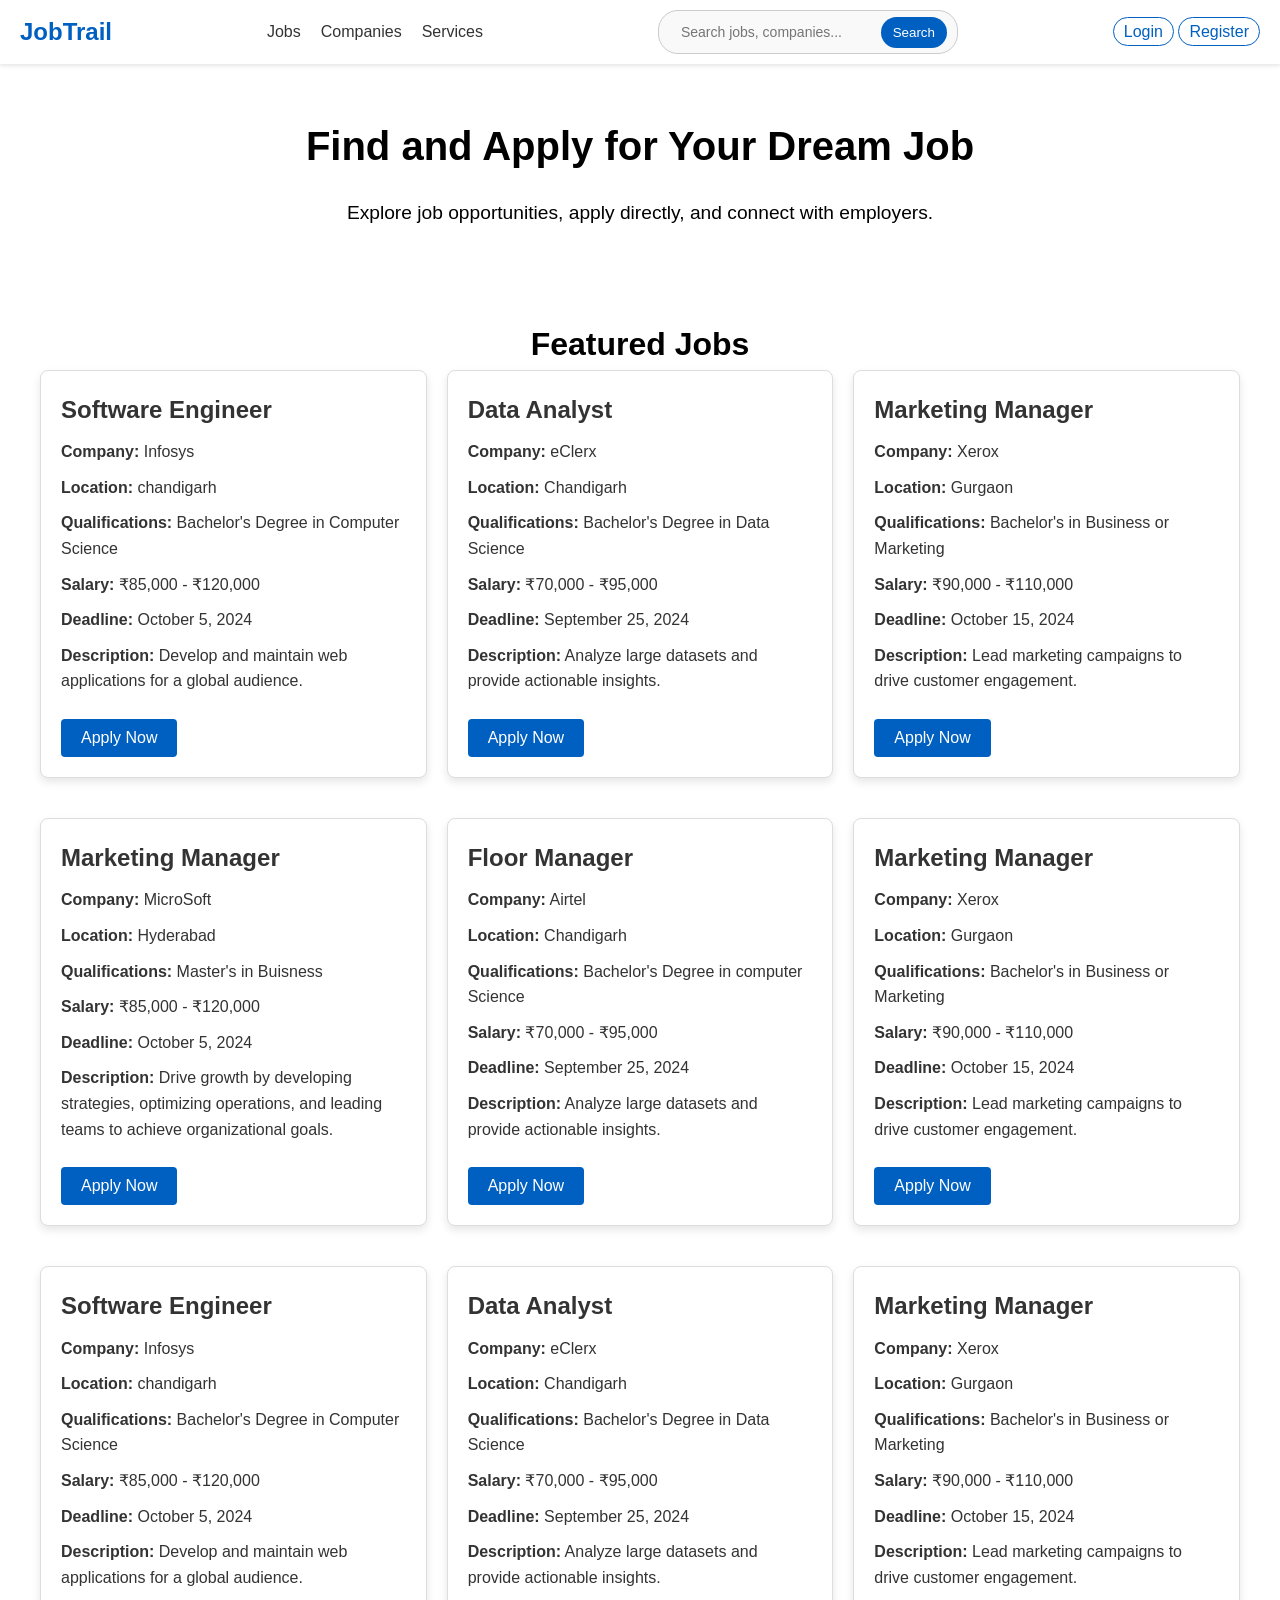
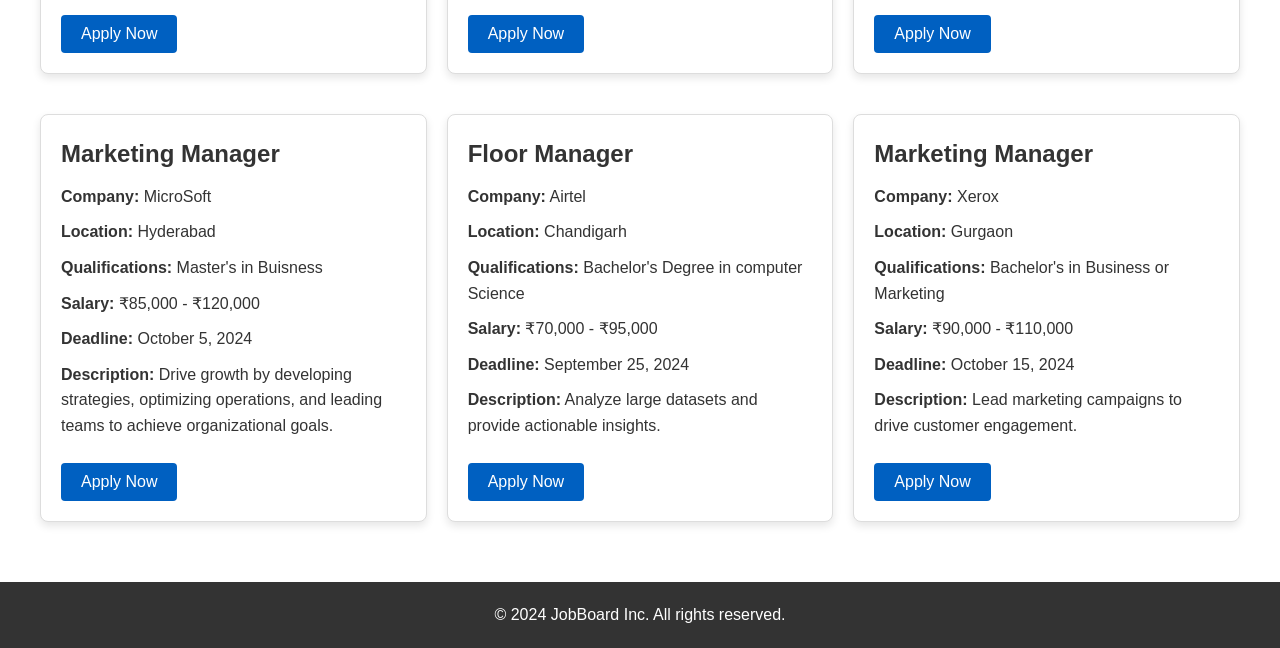
==== index.html @ 8cd21c49 "Update index.html" ====
<!DOCTYPE html>
<html lang="en">
<head>
    <meta charset="UTF-8">
    <meta name="viewport" content="width=device-width, initial-scale=1.0">
    <title> JobTrails</title>
    <link rel="stylesheet" href="https://cdnjs.cloudflare.com/ajax/libs/font-awesome/5.15.4/css/all.min.css">

    <style>
        * {
            margin: 0;
            padding: 0;
            box-sizing: border-box;
        }

        body {
            font-family: Arial, sans-serif;
            background-color: white;
            color: #333;
            line-height: 1.6;

        }

        .navbar {
            display: flex;
            justify-content: space-between;
            align-items: center;
            background-color: #ffffff;
            padding: 10px 20px;
            box-shadow: 0 2px 4px rgba(0, 0, 0, 0.1);
            position: sticky;
        }

        .navbar .logo {
            font-size: 24px;
            font-weight: bold;
            color: #0060C1;
        }

        .navbar .nav-links {
            display: flex;
            align-items: center;
            gap: 20px;
        }

        .navbar .nav-links a {
            color: #333;
            text-decoration: none;
            font-weight: 500;
            font-size: 16px;
        }

        .navbar .nav-links a:hover {
            text-decoration: underline;
        }

        .search-bar {
            display: flex;
            align-items: center;
            border: 1px solid #ccc;
            border-radius: 20px;
            padding: 5px 10px;
            background-color: #f9f9f9;
            flex: 1;
            max-width: 300px;
            margin-left: 20px;
        }

        .search-bar input {
            border: none;
            outline: none;
            padding: 8px 12px;
            border-radius: 20px;
            background-color: transparent;
            font-size: 14px;
            flex: 1;
        }

        .search-bar button {
            background-color: #0060C1;
            color: white;
            border: none;
            padding: 8px 12px;
            border-radius: 20px;
            cursor: pointer;
        }

        .auth-buttons a {
            text-decoration: none;
            color: #0060C1;
            font-weight: 500;
            padding: 5px 10px;
            border: 1px solid #0060C1;
            border-radius: 20px;
            transition: all 0.3s;
        }

        .auth-buttons a:hover {
            background-color: #0060C1;
            color: white;
        }

        .hero {
            background-image: url(https://i.pinimg.com/736x/99/dd/39/99dd39413c3f22708c07daa740ef7adf.jpg);
            color: black;
            padding: 50px 0;
            text-align: center;
            background-size: cover;
            background-position: center;
            background-repeat: no-repeat;
            background-color: white;
            background-size: 300px;
            background-position: left;
            
            
        }

        .hero h1 {
            margin-bottom: 20px;
            font-size: 2.5em;
        }

        .hero p {
            font-size: 1.2em;
        }

        .featured-jobs {
            padding: 40px 20px;
            text-align: center;
            background-color: white;
            background-image: url('https://images.unsplash.com/photo-1604856420566-576ba98b53cd?q=80&w=3270&auto=format&fit=crop&ixlib=rb-4.0.3&ixid=M3wxMjA3fDB8MHxwaG90by1wYWdlfHx8fGVufDB8fHx8fA%3D%3D');
            background-repeat: no-repeat;
            background-attachment: fixed;
            background-size: cover;
            background-position: center;

        }

        .featured-jobs h2 {
            font-size: 2em;
            margin-bottom: 0px;
            margin-top: 0px;
            color: black;
        }

        .job-grid {
            display: grid;
            grid-template-columns: repeat(auto-fit, minmax(300px, 1fr));
            gap: 20px;
            max-width: 1200px;
            margin: 0 auto;
        }

        .job-card {
            background-color: white;
            border: 1px solid #ddd;
            border-radius: 8px;
            padding: 20px;
            text-align: left;
            box-shadow: 0 4px 8px rgba(0, 0, 0, 0.1);
            transition: transform 0.2s ease;
            margin-bottom: 20px;
        }

        .job-card:hover {
            transform: scale(1.05);
        }

        .job-card h3 {
            font-size: 1.5em;
            margin-bottom: 10px;
        }

        .job-card p {
            margin: 10px 0;
            font-size: 1em;
        }

        .job-card button {
            background-color: #0060C1;
            color: white;
            border: none;
            padding: 10px 20px;
            cursor: pointer;
            border-radius: 4px;
            font-size: 1em;
            margin-top: 15px;
        }

        .job-card button:hover {
            background-color: #033464;
        }

        footer {
            background-color: #333;
            color: white;
            text-align: center;
            padding: 20px 0;
        }

        footer p {
            font-size: 1em;
            margin-top: 0px;
        }

        @media (max-width: 1024px) {
            .navbar {
                flex-direction: column;
                gap: 10px;
                padding: 20px;
            }

            .search-bar {
                width: 100%;
            }

            .hero h1 {
                font-size: 2.2em;
            }

            .hero p {
                font-size: 1.1em;
            }

            .job-grid {
                grid-template-columns: 1fr 1fr;
            }
        }

        @media (max-width: 768px) {
            .navbar {
                flex-direction: column;
                gap: 15px;
            }

            .hero h1 {
                font-size: 2em;
            }

            .hero p {
                font-size: 1em;
            }

            .job-grid {
                grid-template-columns: 1fr;
            }

            .job-card {
                padding: 15px;
            }

            .job-card h3 {
                font-size: 1.3em;
            }

            .job-card p {
                font-size: 0.9em;
            }

            .job-card button {
                font-size: 0.9em;
            }

            footer p {
                font-size: 0.9em;
            }
        }

        @media (max-width: 480px) {
            .navbar {
                flex-direction: column;
                padding: 10px;
            }

            .hero h1 {
                font-size: 1.8em;
            }

            .hero p {
                font-size: 0.9em;
            }

            .job-card h3 {
                font-size: 1.1em;
            }

            .job-card p {
                font-size: 0.85em;
            }

            .job-card button {
                font-size: 0.85em;
            }

            footer p {
                font-size: 0.8em;
            }
        }

    </style>
</head>
<body>

    <div class="navbar">
        <div class="logo">JobTrail</div>
        <div class="nav-links">
            <a href="#">Jobs</a>
            <a href="companies.html">Companies</a>
            <a href="#">Services</a>
        </div>
        <div class="search-bar">
            <input type="text" placeholder="Search jobs, companies...">
            <button>Search</button>
        </div>
        <div class="auth-buttons">
            <a href="login.html">Login</a>
            <a href="login.html">Register</a>
        </div>
    </div>

    <section class="hero">
        <h1>Find and Apply for Your Dream Job</h1>
        <p>Explore job opportunities, apply directly, and connect with employers.</p>
    </section>

    <section class="featured-jobs">
        <h2>Featured Jobs</h2>
        <div class="job-grid">
            <div class="job-card">
                <h3>Software Engineer</h3>
                <p><strong>Company:</strong> Infosys</p>
                <p><strong>Location:</strong> chandigarh</p>
                <p><strong>Qualifications:</strong> Bachelor's Degree in Computer Science</p>
                <p><strong>Salary:</strong> ₹85,000 - ₹120,000</p>
                <p><strong>Deadline:</strong> October 5, 2024</p>
                <p><strong>Description:</strong> Develop and maintain web applications for a global audience.</p>
                <button onclick="window.location.href='login.html';">Apply Now</button>
            </div>
            <div class="job-card">
                <h3>Data Analyst</h3>
                <p><strong>Company:</strong> eClerx</p>
                <p><strong>Location:</strong> Chandigarh</p>
                <p><strong>Qualifications:</strong> Bachelor's Degree in Data Science</p>
                <p><strong>Salary:</strong> ₹70,000 - ₹95,000</p>
                <p><strong>Deadline:</strong> September 25, 2024</p>
                <p><strong>Description:</strong> Analyze large datasets and provide actionable insights.</p>
                <button onclick="window.location.href='login.html';">Apply Now</button>
            </div>
            <div class="job-card">
                <h3>Marketing Manager</h3>
                <p><strong>Company:</strong> Xerox</p>
                <p><strong>Location:</strong> Gurgaon</p>
                <p><strong>Qualifications:</strong> Bachelor's in Business or Marketing</p>
                <p><strong>Salary:</strong> ₹90,000 - ₹110,000</p>
                <p><strong>Deadline:</strong> October 15, 2024</p>
                <p><strong>Description:</strong> Lead marketing campaigns to drive customer engagement.</p>
                <button onclick="window.location.href='login.html';">Apply Now</button>
            </div>
            <div class="job-card">
                <h3>Marketing Manager</h3>
                <p><strong>Company:</strong> MicroSoft</p>
                <p><strong>Location:</strong> Hyderabad</p>
                <p><strong>Qualifications:</strong> Master's in Buisness</p>
                <p><strong>Salary:</strong> ₹85,000 - ₹120,000</p>
                <p><strong>Deadline:</strong> October 5, 2024</p>
                <p><strong>Description:</strong> Drive growth by developing strategies, optimizing operations, and leading teams to achieve organizational goals.</p>
                <button onclick="window.location.href='login.html';">Apply Now</button>
            </div>
            <div class="job-card">
                <h3>Floor Manager</h3>
                <p><strong>Company:</strong> Airtel</p>
                <p><strong>Location:</strong> Chandigarh</p>
                <p><strong>Qualifications:</strong> Bachelor's Degree in computer Science</p>
                <p><strong>Salary:</strong> ₹70,000 - ₹95,000</p>
                <p><strong>Deadline:</strong> September 25, 2024</p>
                <p><strong>Description:</strong> Analyze large datasets and provide actionable insights.</p>
                <button onclick="window.location.href='login.html';">Apply Now</button>
            </div>
            <div class="job-card">
                <h3>Marketing Manager</h3>
                <p><strong>Company:</strong> Xerox</p>
                <p><strong>Location:</strong> Gurgaon</p>
                <p><strong>Qualifications:</strong> Bachelor's in Business or Marketing</p>
                <p><strong>Salary:</strong> ₹90,000 - ₹110,000</p>
                <p><strong>Deadline:</strong> October 15, 2024</p>
                <p><strong>Description:</strong> Lead marketing campaigns to drive customer engagement.</p>
                <button onclick="window.location.href='login.html';">Apply Now</button>
            </div>
            <div class="job-card">
                <h3>Software Engineer</h3>
                <p><strong>Company:</strong> Infosys</p>
                <p><strong>Location:</strong> chandigarh</p>
                <p><strong>Qualifications:</strong> Bachelor's Degree in Computer Science</p>
                <p><strong>Salary:</strong> ₹85,000 - ₹120,000</p>
                <p><strong>Deadline:</strong> October 5, 2024</p>
                <p><strong>Description:</strong> Develop and maintain web applications for a global audience.</p>
                <button onclick="window.location.href='login.html';">Apply Now</button>
            </div>
            <div class="job-card">
                <h3>Data Analyst</h3>
                <p><strong>Company:</strong> eClerx</p>
                <p><strong>Location:</strong> Chandigarh</p>
                <p><strong>Qualifications:</strong> Bachelor's Degree in Data Science</p>
                <p><strong>Salary:</strong> ₹70,000 - ₹95,000</p>
                <p><strong>Deadline:</strong> September 25, 2024</p>
                <p><strong>Description:</strong> Analyze large datasets and provide actionable insights.</p>
                <button onclick="window.location.href='login.html';">Apply Now</button>
            </div>
            <div class="job-card">
                <h3>Marketing Manager</h3>
                <p><strong>Company:</strong> Xerox</p>
                <p><strong>Location:</strong> Gurgaon</p>
                <p><strong>Qualifications:</strong> Bachelor's in Business or Marketing</p>
                <p><strong>Salary:</strong> ₹90,000 - ₹110,000</p>
                <p><strong>Deadline:</strong> October 15, 2024</p>
                <p><strong>Description:</strong> Lead marketing campaigns to drive customer engagement.</p>
                <button onclick="window.location.href='login.html';">Apply Now</button>
            </div>
            <div class="job-card">
                <h3>Marketing Manager</h3>
                <p><strong>Company:</strong> MicroSoft</p>
                <p><strong>Location:</strong> Hyderabad</p>
                <p><strong>Qualifications:</strong> Master's in Buisness</p>
                <p><strong>Salary:</strong> ₹85,000 - ₹120,000</p>
                <p><strong>Deadline:</strong> October 5, 2024</p>
                <p><strong>Description:</strong> Drive growth by developing strategies, optimizing operations, and leading teams to achieve organizational goals.</p>
                <button onclick="window.location.href='login.html';">Apply Now</button>
            </div>
            <div class="job-card">
                <h3>Floor Manager</h3>
                <p><strong>Company:</strong> Airtel</p>
                <p><strong>Location:</strong> Chandigarh</p>
                <p><strong>Qualifications:</strong> Bachelor's Degree in computer Science</p>
                <p><strong>Salary:</strong> ₹70,000 - ₹95,000</p>
                <p><strong>Deadline:</strong> September 25, 2024</p>
                <p><strong>Description:</strong> Analyze large datasets and provide actionable insights.</p>
                <button onclick="window.location.href='login.html';">Apply Now</button>
            </div>
            <div class="job-card">
                <h3>Marketing Manager</h3>
                <p><strong>Company:</strong> Xerox</p>
                <p><strong>Location:</strong> Gurgaon</p>
                <p><strong>Qualifications:</strong> Bachelor's in Business or Marketing</p>
                <p><strong>Salary:</strong> ₹90,000 - ₹110,000</p>
                <p><strong>Deadline:</strong> October 15, 2024</p>
                <p><strong>Description:</strong> Lead marketing campaigns to drive customer engagement.</p>
                <button onclick="window.location.href='login.html';">Apply Now</button>
            </div>
    </section>

    

    <footer>
        
        <p>&copy; 2024 JobBoard Inc. All rights reserved.</p>
    </footer>

</body>
</html>
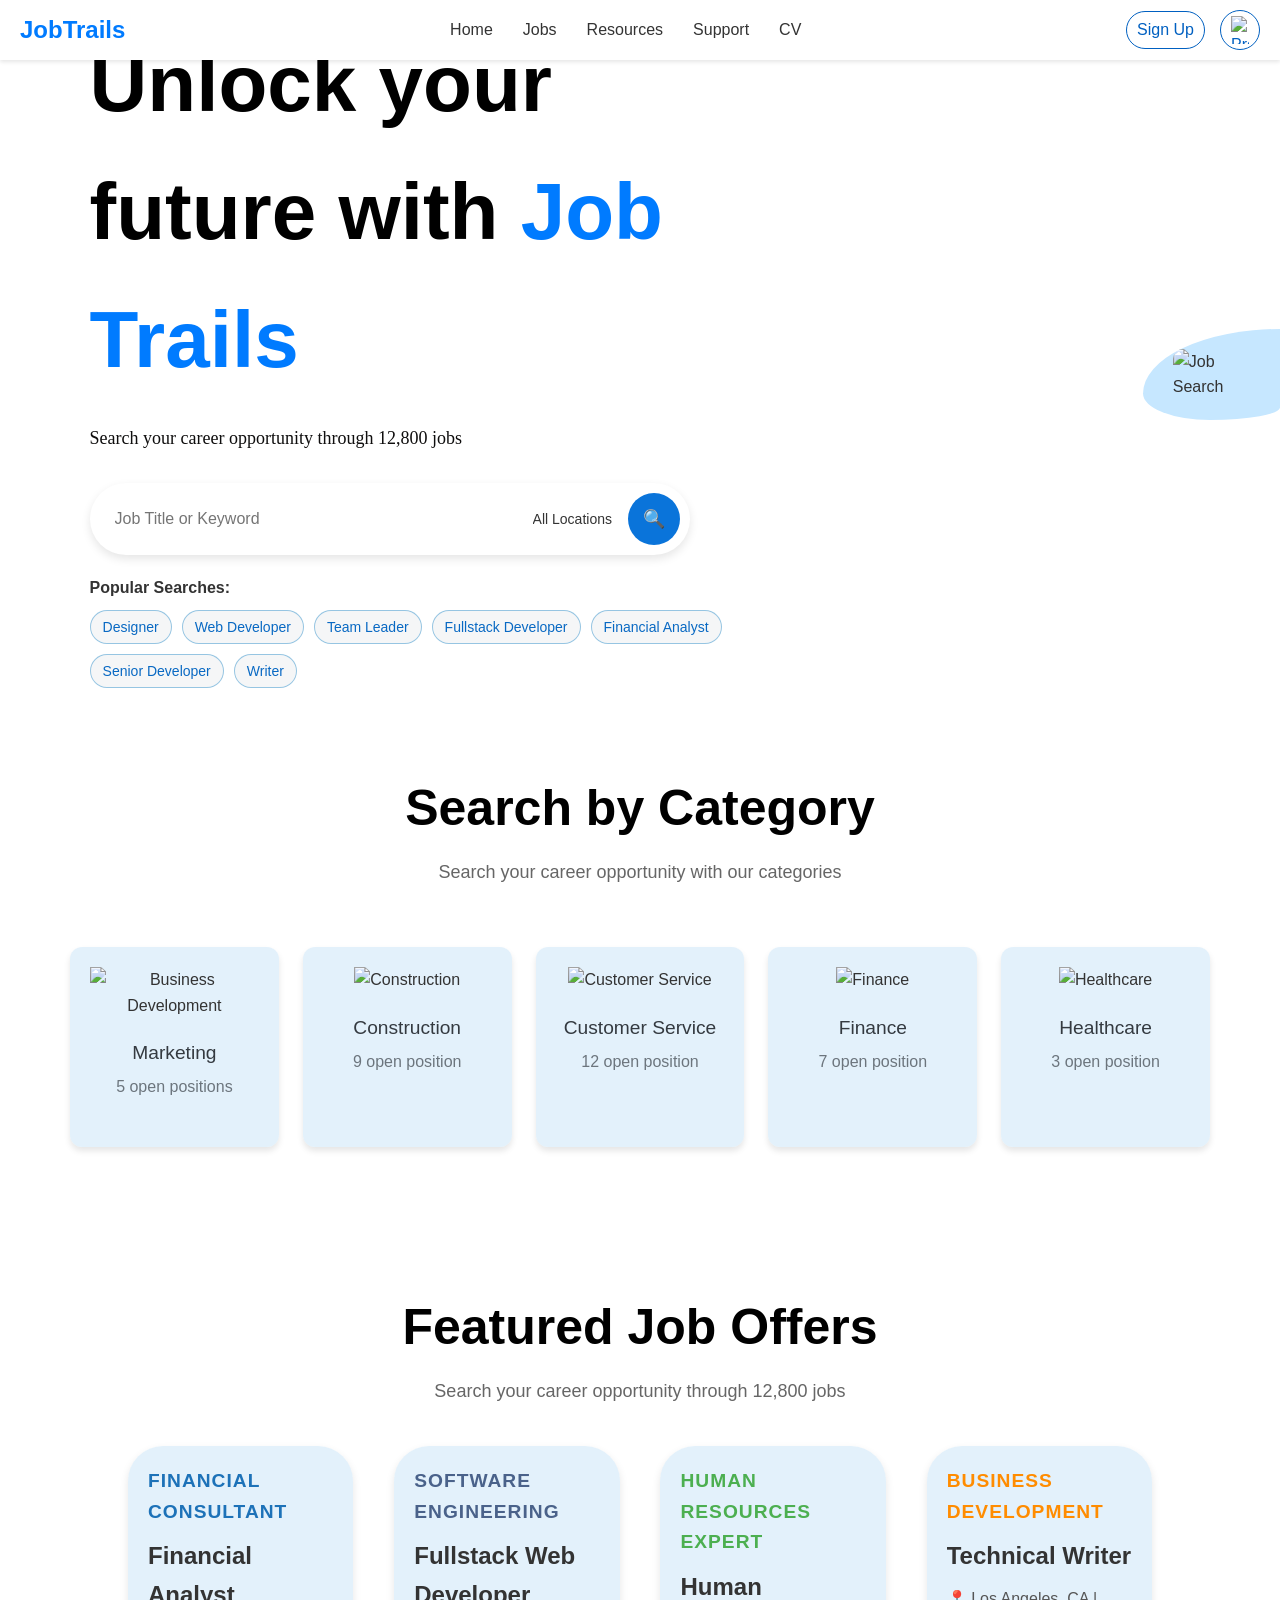
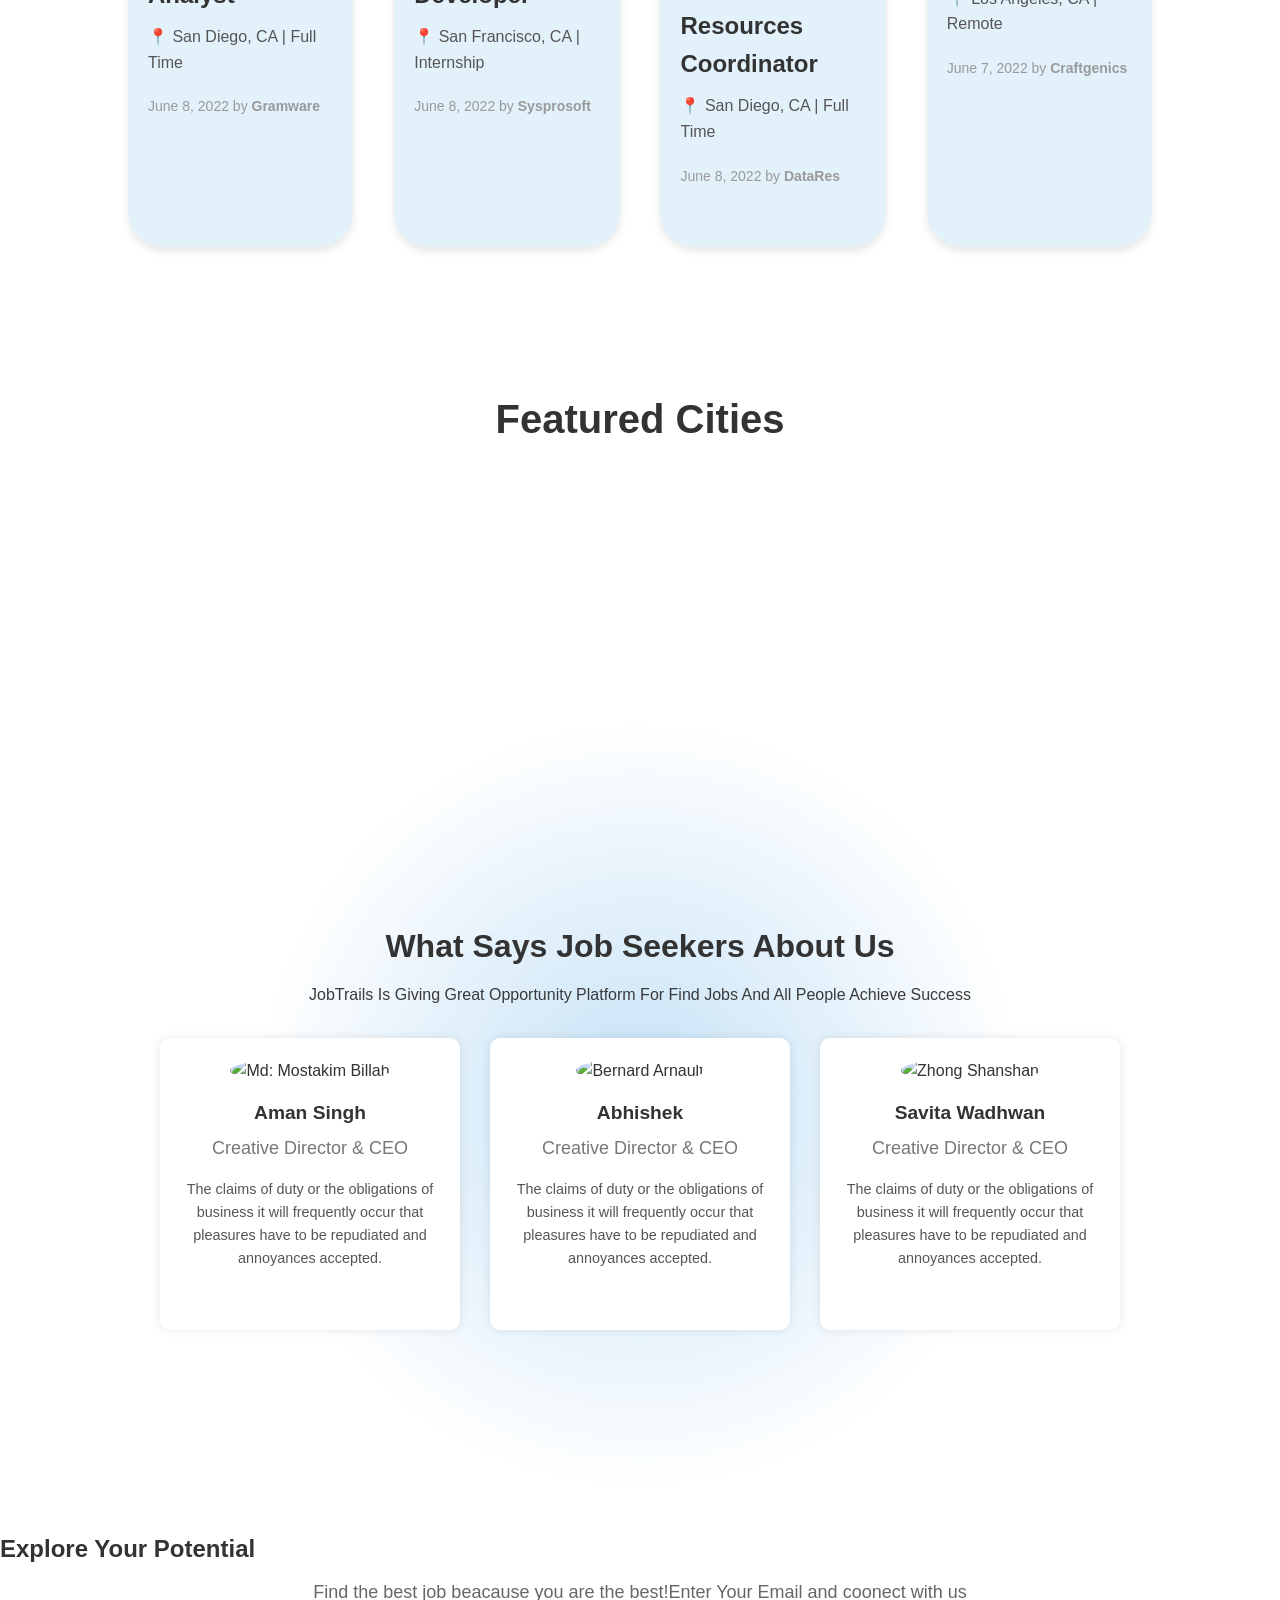
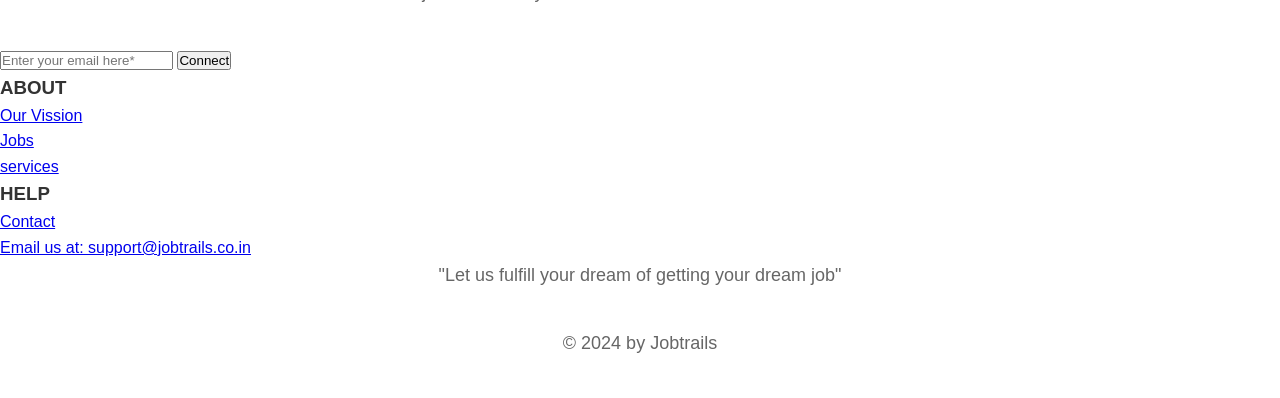
==== commit e95555e3: "uploaded new version" ====
--- a/index.html
+++ b/index.html
@@ -1,459 +1,1273 @@
 <!DOCTYPE html>
 <html lang="en">
 <head>
-    <meta charset="UTF-8">
-    <meta name="viewport" content="width=device-width, initial-scale=1.0">
-    <title> JobTrails</title>
-    <link rel="stylesheet" href="https://cdnjs.cloudflare.com/ajax/libs/font-awesome/5.15.4/css/all.min.css">
-
-    <style>
-        * {
-            margin: 0;
-            padding: 0;
-            box-sizing: border-box;
+  <meta charset="UTF-8">
+  <meta name="viewport" content="width=device-width, initial-scale=1.0">
+  <meta http-equiv="X-UA-Compatible" content="ie=edge">
+  <title>Jobtrails-2.0</title>
+  <link rel="stylesheet" href="footer.css"> 
+  <style>
+    * {
+      margin: 0;
+      padding: 0;
+      box-sizing: border-box;
+      font-family: 'Arial', sans-serif;
+    }
+    html {
+            scroll-behavior: smooth;
         }
 
-        body {
-            font-family: Arial, sans-serif;
-            background-color: white;
-            color: #333;
-            line-height: 1.6;
-
+    body {
+      background-color: white;
+      color: #333;
+      line-height: 1.6;
+    }
+
+    .navbar {
+    display: flex;
+    justify-content: space-between;
+    align-items: center;
+    background-color: #ffffff;
+    padding: 10px 20px;
+    box-shadow: 0 2px 4px rgba(0, 0, 0, 0.1);
+    position: sticky;
+}
+
+.navbar .logo {
+    font-size: 24px;
+    font-weight: bold;
+    color: #007bff;
+}
+
+.navbar .nav-links {
+    display: flex;
+    align-items: center;
+    gap: 30px;
+}
+
+.navbar .nav-links a {
+  color: #333;
+  text-decoration: none;
+  font-weight: 500;
+  font-size: 16px;
+}
+
+.navbar .nav-links a:hover {
+    text-decoration: underline;
+}
+
+.auth-buttons {
+    display: flex;
+    align-items: center;
+    gap: 15px; 
+}
+
+.auth-buttons a {
+    color: white;
+    text-decoration: none;
+    font-weight: 500;
+}
+
+.circle-button {
+    width: 40px;
+    height: 40px; 
+    border-radius: 50%; 
+    overflow: hidden; 
+    border: 2px solid white; 
+    display: flex;
+    justify-content: center;
+    align-items: center;
+    background-color: #ffffff; 
+}
+
+.circle-button img {
+    width: 100%; 
+    height: 100%; 
+    object-fit: cover; 
+}
+
+    .search-bar {
+        display: flex;
+        align-items: center;
+        border: 1px solid #ccc;
+        border-radius: 20px;
+        padding: 5px 10px;
+        background-color: #f9f9f9;
+        flex: 1;
+        max-width: 300px;
+        margin-left: 20px;
+    }
+
+    .search-bar input {
+        border: none;
+        outline: none;
+        padding: 8px 12px;
+        border-radius: 20px;
+        background-color: transparent;
+        font-size: 14px;
+        flex: 1;
+    }
+
+    .search-bar button {
+        background-color: #007bff;
+        color: white;
+        border: none;
+        padding: 8px 12px;
+        border-radius: 20px;
+        cursor: pointer;
+    }
+
+    .auth-buttons a {
+        text-decoration: none;
+        color: #0060C1;
+        font-weight: 500;
+        padding: 5px 10px;
+        border: 1px solid #0060C1;
+        border-radius: 20px;
+        transition: all 0.3s;
+    }
+
+    .auth-buttons a:hover {
+        background-color: #0060C1;
+        color: white;
+    }
+    .hero {
+      display: flex;
+      justify-content: space-between;
+      align-items: center;
+      ;
+    }
+
+    .content {
+      max-width: 50%;
+      margin-left: 7%;
+    }
+
+    .find-the {
+      font-size: 80px;
+      font-family: Arial, Helvetica, sans-serif;
+      font-weight: bold;
+      color: black;
+      margin-bottom: 20px;
+      margin-top: -40px;
+     
+    }
+    .hh {
+      color: #007bff;
+
+
+    }
+    .search-your {
+      font-size: 18px;
+      color: #0f0e0e;
+      margin-bottom: 30px;
+      font-family: Cambria, Cochin, Georgia, Times, 'Times New Roman', serif;
+    }
+
+    .hero-image {
+      max-width: 40%;
+      background-color: #C6E7FF;
+      border-radius: 100% 0% 51% 49% / 71% 86% 14% 29%;
+      display: flex;
+      justify-content: center;
+      align-items: center;
+      padding: 20px;
+    }
+
+    .hero-image img {
+      width: 80%;
+      height: auto;
+      border-radius: 10px;
+      opacity: 0; 
+      animation: slideUp 1s ease-out forwards, float 3s ease-in-out infinite;
+      animation-delay: 0.5s; 
+      transition: transform 0.2s ease;
+    }
+    .hero-image img:hover {
+      transform: scale(1.05); 
+    }
+
+
+    @keyframes float {
+      0% {
+        transform: translateY(0);
+      }
+      50% {
+        transform: translateY(-15px);
+      }
+      100% {
+        transform: translateY(0);
+      }
+    }
+
+    @keyframes slideUp {
+      0% {
+        transform: translateY(50px);
+        opacity: 0;
+      }
+      100% {
+        transform: translateY(0);
+        opacity: 1;
+      }
+    }
+
+
+
+    .search-container {
+      display: flex;
+      justify-content: space-between;
+      align-items: center;
+      background-color: white;
+      padding: 10px;
+      border-radius: 50px;
+      box-shadow: 0 4px 10px rgba(0, 0, 0, 0.1);
+      width: 100%; 
+      max-width: 600px;
+    }
+
+    .search-container input {
+      border: none;
+      padding: 15px;
+      flex: 1;
+      font-size: 16px;
+      border-radius: 50px;
+      outline: none;
+    }
+
+    .search-container select {
+      background-color: white;
+      border: none;
+      padding: 15px;
+      font-size: 14px;
+      color: #333;
+      border-radius: 50px;
+      display: flex;
+      align-items: center;
+    }
+
+    .search-container button {
+      background-color: #0a74da;
+      border: none;
+      color: white;
+      border-radius: 50%;
+      padding: 15px;
+      cursor: pointer;
+      transition: background-color 0.3s ease;
+    }
+
+    .search-container button:hover {
+      background-color: #064ea8;
+    }
+
+    .search-container select {
+      appearance: none;
+      -moz-appearance: none;
+      -webkit-appearance: none;
+    }
+
+    .search-container select option {
+      padding: 10px;
+    }
+
+    .search-container button {
+      display: flex;
+      align-items: center;
+      justify-content: center;
+    }
+
+    .search-container button::before {
+      content: '\1F50D'; 
+      font-size: 18px;
+    }
+
+    .popular-searches {
+      margin-top: 20px;
+    }
+
+    .popular-searches span {
+      font-weight: bold;
+      margin-right: 10px;
+    }
+
+    .popular-searches div {
+      display: flex;
+      flex-wrap: wrap;
+      gap: 10px;
+      margin-top: 10px;
+    }
+
+    .post-name {
+      background-color: rgb(245, 246, 247);
+      color: rgb(9, 105, 195);
+      padding: 8px 12px;
+      border-radius: 30px;
+      font-size: 14px;
+      transition: background-color 0.3s ease, color 0.3s ease;
+      border: solid 1px rgba(86, 164, 213, 0.589);
+      cursor: pointer;
+    }
+
+    .post-name:hover {
+      background-color: #0a74da;
+      color: #fff;
+    }
+    .container {
+      max-width: 1200px;
+      margin: 0 auto;
+      padding: 40px 20px;
+      text-align: center;
+    }
+
+    h1 {
+      font-size: 2rem;
+      margin-bottom: 10px;
+      color: black;
+    }
+
+    p {
+      font-size: 1.1rem;
+      color: black;
+      margin-bottom: 40px;
+    }
+
+    .category-container {
+      display: flex;
+      justify-content: space-between;
+      align-items: center;
+      overflow-x: auto;
+      padding: 10px 0;
+    }
+
+    .category-box {
+      flex: 0 0 18%;
+      background-color: #c4e1f678;
+      padding: 20px;
+      border-radius: 12px;
+      box-shadow: 0 4px 6px rgba(0, 0, 0, 0.1);
+      margin: 10px;
+      text-align: center;
+      transition: transform 0.3s ease;
+      height: 200px;
+    }
+
+    .category-box:hover {
+      transform: translateY(-5px);
+      background-color: #c4e1f6;
+    }
+  .category-box:hover .category-title,
+  .category-box:hover .open-positions {
+  color: black;
+   }
+
+
+    .category-box img {
+      width: 50px;
+      height: 50px;
+      margin-bottom: 20px;
+    }
+    .category-box:hover img{
+      border-radius: 8px;
+    }
+
+    .category-title {
+      font-size: 1.2rem;
+      color: #343a40;
+      margin-bottom: 5px;
+      transition: color 0.3s ease; 
+
+    }
+
+    .open-positions {
+      font-size: 1rem;
+      color: #6c757d;
+      transition: color 0.3s ease; 
+
+
+    }
+
+    .Job-offers {
+    margin: 40px auto;
+    padding-bottom: 40px;
+
+}
+
+.job-offer-header {
+    margin-bottom: 40px;
+}
+
+h1 {
+    font-size: 50px;
+    color: black;
+    font-family: Arial, Helvetica, sans-serif;
+    font-weight: 700;
+    padding-top: 40px;
+    text-align: center;
+    
+}
+
+p {
+    font-size: 18px;
+    color: #666;
+    text-align: center;
+}
+
+.job-cards {
+    display: flex;
+    justify-content: space-between;
+    flex-wrap: wrap;
+    gap: 10px;
+    margin-left: 10%;
+    margin-right: 10%;
+}
+
+.job-card {
+    background-color: #c4e1f678;
+    border-radius: 35px;
+    padding: 20px;
+    width: 22%;
+    box-shadow: 0 4px 8px rgba(0, 0, 0, 0.1);
+    transition: transform 0.3s ease;
+}
+
+.job-card:hover {
+    transform: translateY(-10px);
+    background-color: #c4e1f6;
+}
+
+.job-type {
+    font-size: 14px;
+    text-transform: uppercase;
+    letter-spacing: 1px;
+    margin-bottom: 10px;
+    font-weight: bold;
+    text-align: left;
+}
+
+.job-type.finance {
+    color: #1d72b8;
+    font-size: larger;
+}
+
+.job-type.software {
+    color: #4A628A;
+    font-size: larger;
+
+}
+
+.job-type.hr {
+    color: #4caf50;
+    font-size: larger;
+
+}
+
+.job-type.business {
+    color: #ff8c00;
+    font-size: larger;
+
+}
+
+h2 {
+    font-size: 24px;
+    margin-bottom: 10px;
+    color: #333;
+    text-align: left;
+}
+
+.location {
+    font-size: 16px;
+    margin-bottom: 20px;
+    color: #555;
+    text-align: left;
+
+}
+
+.date {
+    font-size: 14px;
+    color: #999;
+    text-align: left;
+
+}
+
+
+.featured-cities{
+  font-size: 40px;
+  font-family: Arial, Helvetica, sans-serif;
+  font-weight: 700;
+  text-align: center;
+  margin-top: 100px;
+  margin-bottom: 0px;
+}
+.hover-grid {
+    display: flex;
+    height: 220px; 
+    margin-bottom: 100px;
+    margin: 0px 10% 10px 10%;
+}
+
+ .cards-hover-grid1,
+ .cards-hover-grid2, 
+ .cards-hover-grid3, 
+ .cards-hover-grid4, 
+ .cards-hover-grid5 {
+    flex: 1; 
+    color: white;
+    margin: 8px;
+    display: flex;
+    justify-content: center;
+    align-items: center;
+    font-size: 24px;
+    cursor: pointer;
+    transition: flex 0.3s ease;
+    background-size:cover;
+    background-position: center;
+    border-radius: 20px;
+}
+.cards-hover-grid1{ 
+  background-image: url(https://i.pinimg.com/enabled_hi/474x/9a/f3/36/9af336625332313269206c7e37e18226.jpg);
+}
+.cards-hover-grid2{ 
+  background-image: url(https://i.pinimg.com/enabled_hi/474x/ea/c5/25/eac52565b617f33c2e612fc5634838c5.jpg);
+}
+.cards-hover-grid3{ 
+  background-image: url(https://i.pinimg.com/enabled_hi/474x/cf/ce/a8/cfcea8d26b21ee0b81101b6acd162bc8.jpg);
+}
+.cards-hover-grid4{ 
+  background-image: url(https://i.pinimg.com/474x/69/b3/be/69b3be7ef8bbfa8257ee48908d195050.jpg);
+}
+.cards-hover-grid5{ 
+  background-image: url(https://i.pinimg.com/enabled_hi/474x/08/b8/ec/08b8ec7899a9d9d60d40d00bf756a03e.jpg);
+}
+
+
+
+ .cards-hover-grid1:hover,
+ .cards-hover-grid2:hover, 
+ .cards-hover-grid3:hover, 
+ .cards-hover-grid4:hover, 
+ .cards-hover-grid5:hover{
+    flex: 2; 
+    text-shadow: 2px 2px 2px black;
+    
+}
+
+
+
+.testimonials-section {
+  text-align: center;
+    background: radial-gradient(circle at center, #c4e1f6, white,white);
+    padding: 200px 0px;
+    margin-top: 0px;
+
+  }
+
+.testimonials-section h1 {
+    font-size: 2em;
+    font-weight: 700;
+    color: #333;
+    font-family: Arial, Helvetica, sans-serif;
+  }
+
+.sub-heading {
+    font-size: 1em;
+    color: #3a3a3a;
+    margin: 10px 0 30px;
+}
+
+.testimonials-container {
+    display: flex;
+    justify-content: center;
+    gap: 30px;
+}
+
+.testimonial-box {
+    background-color: #fff;
+    padding: 20px;
+    border-radius: 10px;
+    box-shadow: 0 0 10px rgba(0, 0, 0, 0.1);
+    width: 300px;
+    text-align: center;
+    transition: transform 0.3s ease;
+
+}
+.testimonial-box:hover{
+  transform: translateY(-10px);
+
+}
+
+.testimonial-box img {
+    border-radius: 50%;
+    margin-bottom: 15px;
+    width: 100px;
+}
+
+.testimonial-box h3 {
+    font-size: 1.2em;
+    margin-bottom: 5px;
+    font-family: Arial, Helvetica, sans-serif;
+  }
+
+.testimonial-box .position {
+    color: #777;
+    margin-bottom: 15px;
+}
+
+.testimonial-box .quote {
+    font-size: 0.9em;
+    color: #555;
+}
+
+
+
+
+
+@media (max-width: 1200px) {
+    .job-card {
+        width: 30%; 
+    }
+    .find-the {
+      font-size: 60px;
+      margin-top: 30px;
+    }
+}
+
+@media (max-width: 992px) {
+    .job-card {
+        width: 45%; 
+    }
+    
+    h1 {
+        font-size: 40px; 
+    }
+
+    p {
+        font-size: 16px; 
+    }
+    .find-the {
+      font-size: 60px;
+      margin-top: 20px;
+    }
+}
+
+    @media (max-width: 768px) {
+      .navbar {
+      flex-direction: column;
+      gap: 15px;
+      }
+
+
+      .hero {
+        flex-direction: column;
+        text-align: center;
+        padding: 30px;
+      }
+      .find-the {
+      font-size: 50px;
+      color: black;
+      font-weight: 700;
+      text-align: center;
+      margin-top: 40px;
+    }
+
+
+      .content {
+        max-width: 100%;
+      }
+
+      .content h1 {
+        font-size: 40px;
+      }
+
+      .search-container {
+        width: 100%;
+        max-width: 450px; 
+        margin: 0 auto;
+      }
+
+      .search-container input,
+      .search-container select,
+      .search-container button {
+        margin-bottom: 10px;
+      }
+
+      .hero-image {
+        max-width: 100%; 
+        margin-top: 20px; 
+      }
+      .category-box {
+        flex: 0 0 45%;
+
+    }
+    .job-card {
+        width: 100%; 
+    }
+    
+    h1 {
+        font-size: 36px; 
+    }
+
+    p {
+        font-size: 14px; 
+    }
+
+    .job-cards {
+    display: grid;
+    grid-template-columns: 1fr 1fr;
+    justify-content: space-between;
+    flex-wrap: wrap;
+    gap: 40px;
+}
+    .hover-grid{
+      height: 200px; 
+    }
+
+    .footer-container {
+        flex-direction: column;
+        text-align: center;
+    }
+
+    .footer-bottom {
+        flex-direction: column;
+        text-align: center;
+    }
+
+
+    @media (max-width: 576px) {
+    h1 {
+        font-size: 30px;
+    }
+
+    p {
+        font-size: 13px; 
+    }
+
+    .job-cards {
+        margin-left: 2%;
+        margin-right: 2%;
+    }
+
+    .job-cards {
+    display: flex;
+    justify-content: space-between;
+    flex-wrap: wrap;
+    gap: 40px;
+    margin-left: 10%;
+    margin-right: 10%;
+}
+
+    h2 {
+        font-size: 20px; 
+    }
+
+    .location {
+        font-size: 14px; /
+    }
+
+    .date {
+        font-size: 12px; 
+    }
+    .search-container {
+      padding: 10px;
+      border-radius: 50px;
+      box-shadow: 0 4px 10px rgba(0, 0, 0, 0.1);
+      width: 90%; 
+      height: 60px;
+      margin-right: 50px;
+    }
+    .search-container input {
+      font-size: 13px;
+      padding-top: 20px;
+
+    }
+    .search-container select {
+      font-size: 13px;
+      padding-top: 20px;
+    }
+    .search-container button {
+      width: 50px;
+      height: 50px;
+      margin-top: 8px;
+      
+}
+.hover-grid{
+      height: 100px; 
+      margin-left: 8%;
+      margin-right: 8%;
+    }
+    .cards-hover-grid1,
+    .cards-hover-grid2, 
+    .cards-hover-grid3, 
+    .cards-hover-grid4, 
+    .cards-hover-grid5 {
+      font-size: 10px;
+      margin: 4px;
+    }
+
+  
+    @media (max-width: 480px) {
+    .navbar {
+    flex-direction: column;
+    padding: 10px;
+    }    
+    .find-the {
+      font-size: 30px;
+      color: black;
+      text-align: center;
+    }
+    .search-your {
+      font-size: 14px;
+      color: #0f0e0e;
+      margin-bottom: 20px;
+      font-family: Cambria, Cochin, Georgia, Times, 'Times New Roman', serif;
+    }
+
+
+      .content h1 {
+        font-size: 32px;
+        text-align: center;
+      }
+
+      .content p {
+        font-size: 16px;
+      }
+
+      .search-container {
+        padding: 10px;
+        width: 100%; 
+        max-width: 350px; 
+      }
+
+      .search-container {
+      padding:12px;
+      border-radius: 50px;
+      box-shadow: 0 4px 10px rgba(0, 0, 0, 0.1);
+      width: 100%; 
+      height: 50px;
+      margin-right: 50px;
+    }
+    .search-container input {
+      font-size: 12px;
+      padding-top: 20px;
+
+    }
+    .search-container select {
+      font-size: 12px;
+      padding-top: 20px;
+      margin-left: -6px;
+
+    }
+    .search-container button {
+      width: 40px;
+      height: 40px;
+      margin-top: 8px;
+      
+
+}
+
+      .post-name {
+        padding: 5px 10px;
+      }
+      .category-box {
+        flex: 0 0 90%;
+    }
+    .hero-image{
+      border-radius: 66% 34% 55% 45% / 71% 44% 56% 29% ;
+      height: 400px;
+      margin-top: 60px;
+    }
+
+    .hero-image img {
+      width: 80%;
+      height: auto;
+      border-radius: 10px;
+    }
+
+    h1 {
+    font-size: 30px;
+    color: black;
+    font-family: Roboto, sans-serif;
+    font-weight: 700;
+    padding-top: 40px;
+    text-align: center;
+}
+
+    .featured-cities{
+  font-size: 25px;
+  text-align: center;
+  margin-top: 40px;
+  margin-bottom: 20px;
+  font-family: Arial, Helvetica, sans-serif;
+}
+.job-cards {
+    display: flex;
+    justify-content: space-between;
+    flex-wrap: wrap;
+    gap: 25px;
+    margin-left: 10%;
+    margin-right: 10%;
+}
+
+
+  .hover-grid{
+    height: 80px; 
+    margin-bottom: 0px;
+    margin-left: 10px;
+    margin-right: 10px;
+    font-family: Arial, Helvetica, sans-serif;
+  }
+    .cards-hover-grid1,
+    .cards-hover-grid2, 
+    .cards-hover-grid3, 
+    .cards-hover-grid4, 
+    .cards-hover-grid5 {
+      font-size: 10px;
+      margin: 4px;
+      margin-bottom: 0px;
+    }}
+ .testimonials-section h1 {
+ font-size: 24px;
+}
+.sub-heading {
+font-size: 14px;
+
+}
+.testimonials-container {
+        flex-direction: column; 
+        align-items: center;
+    }
+
+    .testimonial-box {
+        margin-bottom: 20px;
+        margin-left: 16%;
+        margin-right: 16%;
+
+    }
+    .suggestions-box {
+        width: 55%; /* Ensure it fits the mobile screen width */
+        height: fit-content;
+        border-radius: 10px;
+
+    }
+    .suggestion-item{
+      padding: 0px;
+      font-size: 12px;
+
+    }
+
+    }}
+
+/* Make sure the search container is relative */
+.search-container {
+    position: relative;
+    width: 100%; /* Ensure it's full width */
+}
+
+/* Suggestions box styles */
+.suggestions-box {
+    position: absolute;
+    top: 100%; /* Position below the search input */
+    left: 0;
+    width: 60%; /* Match the width of the input */
+    max-height: fit-content;
+    overflow-y: auto;
+    border: 1px solid #636363;
+    border-top: 0.5px solid #686868 ;
+    background-color: white;
+    display: none; /* Initially hidden */
+    z-index: 10;
+    border-radius: 20px;
+    margin-left: 4%;
+}
+
+/* Each suggestion item */
+.suggestion-item {
+    padding: 10px;
+    cursor: pointer;
+    border-bottom: 0.1px solid #cdcbcb;
+
+
+}
+
+/* Hover effect for suggestions */
+.suggestion-item:hover {
+    background-color: #f0f0f0;
+}
+
+
+  </style>
+</head>
+<body>
+  <header>
+    <div class="navbar">
+      <div class="logo">JobTrails</div>
+      <div class="nav-links">
+          <a href="#">Home</a>
+          <a href="#jobs">Jobs</a>
+          <a href="resource.html">Resources</a>
+          <a href="#support">Support</a>
+          <a href="build-resume.html" target="_blank">CV</a>
+      </div>
+      <div class="auth-buttons">
+          <a href="login.html">Sign Up</a>
+          <!-- Circular Button with Image -->
+          <a href="index.html" class="circle-button">
+              <img src="https://cdn-icons-png.freepik.com/256/5465/5465005.png?ga=GA1.1.429765067.1726477102&semt=ais_hybrid" alt="Profile" />
+          </a>
+      </div>
+  </div>
+
+  <section class="hero">
+    <div class="content">
+      <div class="find-the">Unlock your future with <span class="hh">Job Trails</span></div>
+      <div class="search-your">Search your career opportunity through 12,800 jobs</div>
+
+      <div class="search-container">
+        <!-- Add the id="job-search" here -->
+        <input type="text" id="job-search" placeholder="Job Title or Keyword">
+        
+        <select>
+            <option class="icon-globe">All Locations</option>
+            <option class="icon-globe">Chandigarh</option>
+            <option class="icon-globe">Delhi</option>
+            <option class="icon-globe">Mumbai</option>
+            <option class="icon-globe">Gurgaon</option>
+            <option class="icon-globe">Noida</option>
+            <option class="icon-globe">Panchkula</option>
+        </select>
+        <button></button>
+    
+        <!-- Suggestions box -->
+        <div id="suggestions-box" class="suggestions-box"></div>
+    </div>
+    
+    <script>
+        // Attach input event listener to the job search input
+        document.getElementById('job-search').addEventListener('input', function () {
+            let query = this.value;
+            if (query.length > 1) {
+                getSuggestions(query); // Trigger suggestions if query length is greater than 2
+            } else {
+                document.getElementById('suggestions-box').style.display = 'none'; // Hide suggestions if query is too short
+            }
+        });
+    
+        // Static list of job titles for demonstration
+        function getSuggestions(query) {
+            const jobTitles = [
+            "Software Engineer","Fullstack Developer", "Web Developer", "Designer", "Project Manager", "Data Scientist", "Marketing Manager", 
+            "Business Analyst","Financial Analyst", "Product Manager", "Human Resources", "Content Writer", "Frontend Developer","Backend Developer", 
+            "UI/UX Designer", "DevOps Engineer", "Cloud Architect", "Mobile App Developer", "QA Engineer", "Digital Marketing Manager", 
+            "SEO Specialist", "Social Media Manager", "Brand Manager", "Sales Representative", "Account Manager", "Graphic Designer", 
+            "Video Editor", "Creative Director", "Copywriter", "Registered Nurse", "Pharmacist", "Lab Technician", "Accountant", 
+            "Financial Planner", "Auditor", "HR Manager", "Recruitment Specialist", "Office Manager", "Executive Assistant", 
+            "Operations Manager", "Teacher", "Training Specialist", "Lawyer", "Paralegal", "Compliance Officer", "Sales Executive", 
+            "Customer Service Representative", "Supply Chain Manager", "Logistics Coordinator", "Hotel Manager", "Restaurant Manager", 
+            "Travel Consultant", "Real Estate Agent", "Property Manager", "Mechanical Engineer", "Civil Engineer", "Electrical Engineer","Team Leader",
+            "Doctor"
+            ];
+    
+            const filteredSuggestions = jobTitles.filter(item => item.toLowerCase().includes(query.toLowerCase()));
+    
+            // Display the filtered suggestions
+            showSuggestions(filteredSuggestions);
         }
-
-        .navbar {
-            display: flex;
-            justify-content: space-between;
-            align-items: center;
-            background-color: #ffffff;
-            padding: 10px 20px;
-            box-shadow: 0 2px 4px rgba(0, 0, 0, 0.1);
-            position: sticky;
-        }
-
-        .navbar .logo {
-            font-size: 24px;
-            font-weight: bold;
-            color: #0060C1;
-        }
-
-        .navbar .nav-links {
-            display: flex;
-            align-items: center;
-            gap: 20px;
-        }
-
-        .navbar .nav-links a {
-            color: #333;
-            text-decoration: none;
-            font-weight: 500;
-            font-size: 16px;
-        }
-
-        .navbar .nav-links a:hover {
-            text-decoration: underline;
-        }
-
-        .search-bar {
-            display: flex;
-            align-items: center;
-            border: 1px solid #ccc;
-            border-radius: 20px;
-            padding: 5px 10px;
-            background-color: #f9f9f9;
-            flex: 1;
-            max-width: 300px;
-            margin-left: 20px;
-        }
-
-        .search-bar input {
-            border: none;
-            outline: none;
-            padding: 8px 12px;
-            border-radius: 20px;
-            background-color: transparent;
-            font-size: 14px;
-            flex: 1;
-        }
-
-        .search-bar button {
-            background-color: #0060C1;
-            color: white;
-            border: none;
-            padding: 8px 12px;
-            border-radius: 20px;
-            cursor: pointer;
-        }
-
-        .auth-buttons a {
-            text-decoration: none;
-            color: #0060C1;
-            font-weight: 500;
-            padding: 5px 10px;
-            border: 1px solid #0060C1;
-            border-radius: 20px;
-            transition: all 0.3s;
-        }
-
-        .auth-buttons a:hover {
-            background-color: #0060C1;
-            color: white;
-        }
-
-        .hero {
-            background-image: url(https://i.pinimg.com/736x/99/dd/39/99dd39413c3f22708c07daa740ef7adf.jpg);
-            color: black;
-            padding: 50px 0;
-            text-align: center;
-            background-size: cover;
-            background-position: center;
-            background-repeat: no-repeat;
-            background-color: white;
-            background-size: 300px;
-            background-position: left;
-            
-            
-        }
-
-        .hero h1 {
-            margin-bottom: 20px;
-            font-size: 2.5em;
-        }
-
-        .hero p {
-            font-size: 1.2em;
-        }
-
-        .featured-jobs {
-            padding: 40px 20px;
-            text-align: center;
-            background-color: white;
-            background-image: url('https://images.unsplash.com/photo-1604856420566-576ba98b53cd?q=80&w=3270&auto=format&fit=crop&ixlib=rb-4.0.3&ixid=M3wxMjA3fDB8MHxwaG90by1wYWdlfHx8fGVufDB8fHx8fA%3D%3D');
-            background-repeat: no-repeat;
-            background-attachment: fixed;
-            background-size: cover;
-            background-position: center;
-
-        }
-
-        .featured-jobs h2 {
-            font-size: 2em;
-            margin-bottom: 0px;
-            margin-top: 0px;
-            color: black;
-        }
-
-        .job-grid {
-            display: grid;
-            grid-template-columns: repeat(auto-fit, minmax(300px, 1fr));
-            gap: 20px;
-            max-width: 1200px;
-            margin: 0 auto;
-        }
-
-        .job-card {
-            background-color: white;
-            border: 1px solid #ddd;
-            border-radius: 8px;
-            padding: 20px;
-            text-align: left;
-            box-shadow: 0 4px 8px rgba(0, 0, 0, 0.1);
-            transition: transform 0.2s ease;
-            margin-bottom: 20px;
-        }
-
-        .job-card:hover {
-            transform: scale(1.05);
-        }
-
-        .job-card h3 {
-            font-size: 1.5em;
-            margin-bottom: 10px;
-        }
-
-        .job-card p {
-            margin: 10px 0;
-            font-size: 1em;
-        }
-
-        .job-card button {
-            background-color: #0060C1;
-            color: white;
-            border: none;
-            padding: 10px 20px;
-            cursor: pointer;
-            border-radius: 4px;
-            font-size: 1em;
-            margin-top: 15px;
-        }
-
-        .job-card button:hover {
-            background-color: #033464;
-        }
-
-        footer {
-            background-color: #333;
-            color: white;
-            text-align: center;
-            padding: 20px 0;
-        }
-
-        footer p {
-            font-size: 1em;
-            margin-top: 0px;
-        }
-
-        @media (max-width: 1024px) {
-            .navbar {
-                flex-direction: column;
-                gap: 10px;
-                padding: 20px;
-            }
-
-            .search-bar {
-                width: 100%;
-            }
-
-            .hero h1 {
-                font-size: 2.2em;
-            }
-
-            .hero p {
-                font-size: 1.1em;
-            }
-
-            .job-grid {
-                grid-template-columns: 1fr 1fr;
+    
+        function showSuggestions(suggestions) {
+            const suggestionsBox = document.getElementById('suggestions-box');
+            suggestionsBox.innerHTML = ''; // Clear previous suggestions
+    
+            if (suggestions.length > 0) {
+                suggestionsBox.style.display = 'block'; // Show the suggestions box if there are results
+    
+                suggestions.forEach(suggestion => {
+                    const div = document.createElement('div');
+                    div.classList.add('suggestion-item');
+                    div.textContent = suggestion;
+    
+                    div.addEventListener('click', function () {
+                        // Set the input value to the clicked suggestion
+                        document.getElementById('job-search').value = suggestion;
+                        suggestionsBox.style.display = 'none'; // Hide the suggestions box after selection
+                    });
+    
+                    suggestionsBox.appendChild(div);
+                });
+            } else {
+                suggestionsBox.style.display = 'none'; // Hide the box if no suggestions
             }
         }
-
-        @media (max-width: 768px) {
-            .navbar {
-                flex-direction: column;
-                gap: 15px;
-            }
-
-            .hero h1 {
-                font-size: 2em;
-            }
-
-            .hero p {
-                font-size: 1em;
-            }
-
-            .job-grid {
-                grid-template-columns: 1fr;
-            }
-
-            .job-card {
-                padding: 15px;
-            }
-
-            .job-card h3 {
-                font-size: 1.3em;
-            }
-
-            .job-card p {
-                font-size: 0.9em;
-            }
-
-            .job-card button {
-                font-size: 0.9em;
-            }
-
-            footer p {
-                font-size: 0.9em;
-            }
-        }
-
-        @media (max-width: 480px) {
-            .navbar {
-                flex-direction: column;
-                padding: 10px;
-            }
-
-            .hero h1 {
-                font-size: 1.8em;
-            }
-
-            .hero p {
-                font-size: 0.9em;
-            }
-
-            .job-card h3 {
-                font-size: 1.1em;
-            }
-
-            .job-card p {
-                font-size: 0.85em;
-            }
-
-            .job-card button {
-                font-size: 0.85em;
-            }
-
-            footer p {
-                font-size: 0.8em;
-            }
-        }
-
-    </style>
-</head>
-<body>
-
-    <div class="navbar">
-        <div class="logo">JobTrail</div>
-        <div class="nav-links">
-            <a href="#">Jobs</a>
-            <a href="companies.html">Companies</a>
-            <a href="#">Services</a>
+    </script>
+    
+      <div class="popular-searches">
+        <span>Popular Searches:</span>
+        <div>
+          <button class="post-name">Designer</button>
+          <button class="post-name">Web Developer</button>
+          <button class="post-name">Team Leader</button>
+          <button class="post-name">Fullstack Developer</button>
+          <button class="post-name">Financial Analyst</button>
+          <button class="post-name">Senior Developer</button>
+          <button class="post-name">Writer</button>
         </div>
-        <div class="search-bar">
-            <input type="text" placeholder="Search jobs, companies...">
-            <button>Search</button>
+      </div>
+    </div>
+
+    <div class="hero-image">
+      <img class="fly-image" src="3d-rendering-graduate-character-pose.png" alt="Job Search" />
+    </div>
+  </section>
+  <div class="container">
+    <h1>Search by Category</h1>
+    <p>Search your career opportunity with our categories</p>
+
+    <div class="category-container">
+      <div class="category-box" onclick="window.location.href='jobs.html'">
+        <img src="https://img.icons8.com/ios-filled/50/000000/business.png" alt="Business Development">
+        <div class="category-title">Marketing</div>
+        <div class="open-positions">5 open positions</div>
+      </div>
+      <div class="category-box" onclick="window.location.href='jobs.html'">
+        <img src="https://img.icons8.com/ios-filled/50/000000/worker-male.png" alt="Construction">
+        <div class="category-title">Construction</div>
+        <div class="open-positions">9 open position</div>
+      </div>
+      <div class="category-box" onclick="window.location.href='jobs.html'">
+        <img src="https://img.icons8.com/ios-filled/50/000000/customer-support.png" alt="Customer Service">
+        <div class="category-title">Customer Service</div>
+        <div class="open-positions">12 open position</div>
+      </div>
+      <div class="category-box" onclick="window.location.href='jobs.html'">
+        <img src="https://img.icons8.com/ios-filled/50/000000/combo-chart.png" alt="Finance">
+        <div class="category-title">Finance</div>
+        <div class="open-positions">7 open position</div>
+      </div>
+      <div class="category-box" onclick="window.location.href='jobs.html'">
+        <img src="https://img.icons8.com/ios-filled/50/000000/stethoscope.png" alt="Healthcare">
+        <div class="category-title">Healthcare</div>
+        <div class="open-positions">3 open position</div>
+    </div>
+  </div>
+</div>
+
+  <div class="Job-offers" id="jobs">
+    <header class="job-offer-header">
+        <h1>Featured Job Offers</h1>
+        <p>Search your career opportunity through 12,800 jobs</p>
+    </header>
+    
+    <div class="job-cards" onclick="window.location.href='login.html'">
+        <div class="job-card">
+            <div class="job-type finance">Financial Consultant</div>
+            <h2>Financial Analyst</h2>
+            <p class="location">📍 San Diego, CA | Full Time</p>
+            <p class="date">June 8, 2022 by <strong>Gramware</strong></p>
         </div>
-        <div class="auth-buttons">
-            <a href="login.html">Login</a>
-            <a href="login.html">Register</a>
+        
+        <div class="job-card" onclick="window.location.href='login.html'">
+            <div class="job-type software">Software Engineering</div>
+            <h2>Fullstack Web Developer</h2>
+            <p class="location">📍 San Francisco, CA | Internship</p>
+            <p class="date">June 8, 2022 by <strong>Sysprosoft</strong></p>
+        </div>
+        
+        <div class="job-card" onclick="window.location.href='login.html'">
+            <div class="job-type hr">Human Resources Expert</div>
+            <h2>Human Resources Coordinator</h2>
+            <p class="location">📍 San Diego, CA | Full Time</p>
+            <p class="date">June 8, 2022 by <strong>DataRes</strong></p>
+        </div>
+        
+        <div class="job-card" onclick="window.location.href='login.html'">
+            <div class="job-type business">Business Development </div>
+            <h2>Technical Writer</h2>
+            <p class="location">📍 Los Angeles, CA | Remote</p>
+            <p class="date">June 7, 2022 by <strong>Craftgenics</strong></p>
         </div>
     </div>
-
-    <section class="hero">
-        <h1>Find and Apply for Your Dream Job</h1>
-        <p>Explore job opportunities, apply directly, and connect with employers.</p>
-    </section>
-
-    <section class="featured-jobs">
-        <h2>Featured Jobs</h2>
-        <div class="job-grid">
-            <div class="job-card">
-                <h3>Software Engineer</h3>
-                <p><strong>Company:</strong> Infosys</p>
-                <p><strong>Location:</strong> chandigarh</p>
-                <p><strong>Qualifications:</strong> Bachelor's Degree in Computer Science</p>
-                <p><strong>Salary:</strong> ₹85,000 - ₹120,000</p>
-                <p><strong>Deadline:</strong> October 5, 2024</p>
-                <p><strong>Description:</strong> Develop and maintain web applications for a global audience.</p>
-                <button onclick="window.location.href='login.html';">Apply Now</button>
+</div>
+
+<div class="cities"> 
+  
+<div class="featured-cities">Featured Cities</div>
+<div class="hover-grid">
+  <div class="cards-hover-grid1">New york City</div>
+  <div class="cards-hover-grid2">Dubai</div>
+  <div class="cards-hover-grid3">Delhi</div>
+  <div class="cards-hover-grid4">Chandigarh</div>
+  <div class="cards-hover-grid5">Mumbai</div>
+</div>
+</div>
+
+<section class="testimonials-section">
+  <h1>What Says Job Seekers About Us</h1>
+  <p class="sub-heading">JobTrails Is Giving Great Opportunity Platform For Find Jobs And All People Achieve Success</p>
+  
+  <div class="testimonials-container">
+      <div class="testimonial-box">
+          <img src="https://i.pinimg.com/enabled_hi/474x/17/df/a9/17dfa916f8e4ca133dbbf0b4fbf76c3c.jpg" alt="Md: Mostakim Billah">
+          <h3>Aman Singh</h3>
+          <p class="position">Creative Director & CEO</p>
+          <p class="quote">The claims of duty or the obligations of business it will frequently occur that pleasures have to be repudiated and annoyances accepted.</p>
+      </div>
+
+      <div class="testimonial-box">
+          <img src="https://i.pinimg.com/474x/a1/75/4d/a1754d2764d039042cd869db45c77d6f.jpg" alt="Bernard Arnault">
+          <h3>Abhishek</h3>
+          <p class="position">Creative Director & CEO</p>
+          <p class="quote">The claims of duty or the obligations of business it will frequently occur that pleasures have to be repudiated and annoyances accepted.</p>
+      </div>
+
+      <div class="testimonial-box">
+          <img src="https://i.pinimg.com/474x/a9/75/93/a975934bb378afc4ca8c133df451f56e.jpg" alt="Zhong Shanshan">
+          <h3>Savita Wadhwan</h3>
+          <p class="position">Creative Director & CEO</p>
+          <p class="quote">The claims of duty or the obligations of business it will frequently occur that pleasures have to be repudiated and annoyances accepted.</p>
+      </div>
+  </div>
+
+</section>
+
+
+    <div class="container-footer">
+        <section class="newsletter">
+            <h2>Explore Your Potential</h2>
+            <p>Find the best job beacause you are the best!Enter Your Email and coonect with us
+            </p>
+            <form class="email-form">
+                <input type="email" placeholder="Enter your email here*" required>
+                <button type="submit">Connect</button>
+            </form>
+        </section>
+
+        <footer>
+            <div class="footer-section about">
+                <h3>ABOUT</h3>
+                <ul>
+                    <li><a href="#">Our Vission</a></li>
+                    <li><a href="jobs.html">Jobs</a></li>
+                    <li><a href="#">services</a></li>
+                </ul>
             </div>
-            <div class="job-card">
-                <h3>Data Analyst</h3>
-                <p><strong>Company:</strong> eClerx</p>
-                <p><strong>Location:</strong> Chandigarh</p>
-                <p><strong>Qualifications:</strong> Bachelor's Degree in Data Science</p>
-                <p><strong>Salary:</strong> ₹70,000 - ₹95,000</p>
-                <p><strong>Deadline:</strong> September 25, 2024</p>
-                <p><strong>Description:</strong> Analyze large datasets and provide actionable insights.</p>
-                <button onclick="window.location.href='login.html';">Apply Now</button>
+
+            <div class="footer-section help">
+                <h3>HELP</h3>
+                <ul>
+                    <li><a href="mailto:abhisheksharma7340733@gmail.com,aman8560856@gmail.com?subject=Inquiry&body=Hello%20there,%20I'd%20like%20to%20ask..." target="_blank">Contact</a></li>
+                    <li><a href="mailto:abhisheksharma7340733@gmail.com,aman8560856@gmail.com?subject=Inquiry&body=Hello%20there,%20I'd%20like%20to%20ask..." target="_blank" id="support">Email us at: support@jobtrails.co.in</a></li>
+                </ul>
             </div>
-            <div class="job-card">
-                <h3>Marketing Manager</h3>
-                <p><strong>Company:</strong> Xerox</p>
-                <p><strong>Location:</strong> Gurgaon</p>
-                <p><strong>Qualifications:</strong> Bachelor's in Business or Marketing</p>
-                <p><strong>Salary:</strong> ₹90,000 - ₹110,000</p>
-                <p><strong>Deadline:</strong> October 15, 2024</p>
-                <p><strong>Description:</strong> Lead marketing campaigns to drive customer engagement.</p>
-                <button onclick="window.location.href='login.html';">Apply Now</button>
+
+            <div class="footer-section bio">
+                <p>
+                    "Let us fulfill your dream of getting your dream job"
+                </p>
             </div>
-            <div class="job-card">
-                <h3>Marketing Manager</h3>
-                <p><strong>Company:</strong> MicroSoft</p>
-                <p><strong>Location:</strong> Hyderabad</p>
-                <p><strong>Qualifications:</strong> Master's in Buisness</p>
-                <p><strong>Salary:</strong> ₹85,000 - ₹120,000</p>
-                <p><strong>Deadline:</strong> October 5, 2024</p>
-                <p><strong>Description:</strong> Drive growth by developing strategies, optimizing operations, and leading teams to achieve organizational goals.</p>
-                <button onclick="window.location.href='login.html';">Apply Now</button>
-            </div>
-            <div class="job-card">
-                <h3>Floor Manager</h3>
-                <p><strong>Company:</strong> Airtel</p>
-                <p><strong>Location:</strong> Chandigarh</p>
-                <p><strong>Qualifications:</strong> Bachelor's Degree in computer Science</p>
-                <p><strong>Salary:</strong> ₹70,000 - ₹95,000</p>
-                <p><strong>Deadline:</strong> September 25, 2024</p>
-                <p><strong>Description:</strong> Analyze large datasets and provide actionable insights.</p>
-                <button onclick="window.location.href='login.html';">Apply Now</button>
-            </div>
-            <div class="job-card">
-                <h3>Marketing Manager</h3>
-                <p><strong>Company:</strong> Xerox</p>
-                <p><strong>Location:</strong> Gurgaon</p>
-                <p><strong>Qualifications:</strong> Bachelor's in Business or Marketing</p>
-                <p><strong>Salary:</strong> ₹90,000 - ₹110,000</p>
-                <p><strong>Deadline:</strong> October 15, 2024</p>
-                <p><strong>Description:</strong> Lead marketing campaigns to drive customer engagement.</p>
-                <button onclick="window.location.href='login.html';">Apply Now</button>
-            </div>
-            <div class="job-card">
-                <h3>Software Engineer</h3>
-                <p><strong>Company:</strong> Infosys</p>
-                <p><strong>Location:</strong> chandigarh</p>
-                <p><strong>Qualifications:</strong> Bachelor's Degree in Computer Science</p>
-                <p><strong>Salary:</strong> ₹85,000 - ₹120,000</p>
-                <p><strong>Deadline:</strong> October 5, 2024</p>
-                <p><strong>Description:</strong> Develop and maintain web applications for a global audience.</p>
-                <button onclick="window.location.href='login.html';">Apply Now</button>
-            </div>
-            <div class="job-card">
-                <h3>Data Analyst</h3>
-                <p><strong>Company:</strong> eClerx</p>
-                <p><strong>Location:</strong> Chandigarh</p>
-                <p><strong>Qualifications:</strong> Bachelor's Degree in Data Science</p>
-                <p><strong>Salary:</strong> ₹70,000 - ₹95,000</p>
-                <p><strong>Deadline:</strong> September 25, 2024</p>
-                <p><strong>Description:</strong> Analyze large datasets and provide actionable insights.</p>
-                <button onclick="window.location.href='login.html';">Apply Now</button>
-            </div>
-            <div class="job-card">
-                <h3>Marketing Manager</h3>
-                <p><strong>Company:</strong> Xerox</p>
-                <p><strong>Location:</strong> Gurgaon</p>
-                <p><strong>Qualifications:</strong> Bachelor's in Business or Marketing</p>
-                <p><strong>Salary:</strong> ₹90,000 - ₹110,000</p>
-                <p><strong>Deadline:</strong> October 15, 2024</p>
-                <p><strong>Description:</strong> Lead marketing campaigns to drive customer engagement.</p>
-                <button onclick="window.location.href='login.html';">Apply Now</button>
-            </div>
-            <div class="job-card">
-                <h3>Marketing Manager</h3>
-                <p><strong>Company:</strong> MicroSoft</p>
-                <p><strong>Location:</strong> Hyderabad</p>
-                <p><strong>Qualifications:</strong> Master's in Buisness</p>
-                <p><strong>Salary:</strong> ₹85,000 - ₹120,000</p>
-                <p><strong>Deadline:</strong> October 5, 2024</p>
-                <p><strong>Description:</strong> Drive growth by developing strategies, optimizing operations, and leading teams to achieve organizational goals.</p>
-                <button onclick="window.location.href='login.html';">Apply Now</button>
-            </div>
-            <div class="job-card">
-                <h3>Floor Manager</h3>
-                <p><strong>Company:</strong> Airtel</p>
-                <p><strong>Location:</strong> Chandigarh</p>
-                <p><strong>Qualifications:</strong> Bachelor's Degree in computer Science</p>
-                <p><strong>Salary:</strong> ₹70,000 - ₹95,000</p>
-                <p><strong>Deadline:</strong> September 25, 2024</p>
-                <p><strong>Description:</strong> Analyze large datasets and provide actionable insights.</p>
-                <button onclick="window.location.href='login.html';">Apply Now</button>
-            </div>
-            <div class="job-card">
-                <h3>Marketing Manager</h3>
-                <p><strong>Company:</strong> Xerox</p>
-                <p><strong>Location:</strong> Gurgaon</p>
-                <p><strong>Qualifications:</strong> Bachelor's in Business or Marketing</p>
-                <p><strong>Salary:</strong> ₹90,000 - ₹110,000</p>
-                <p><strong>Deadline:</strong> October 15, 2024</p>
-                <p><strong>Description:</strong> Lead marketing campaigns to drive customer engagement.</p>
-                <button onclick="window.location.href='login.html';">Apply Now</button>
-            </div>
-    </section>
-
-    
-
-    <footer>
-        
-        <p>&copy; 2024 JobBoard Inc. All rights reserved.</p>
-    </footer>
+        </footer>
+
+        <div class="copyright">
+            <p>© 2024 by Jobtrails</p>
+        </div>
+    </div>
+
 
 </body>
 </html>
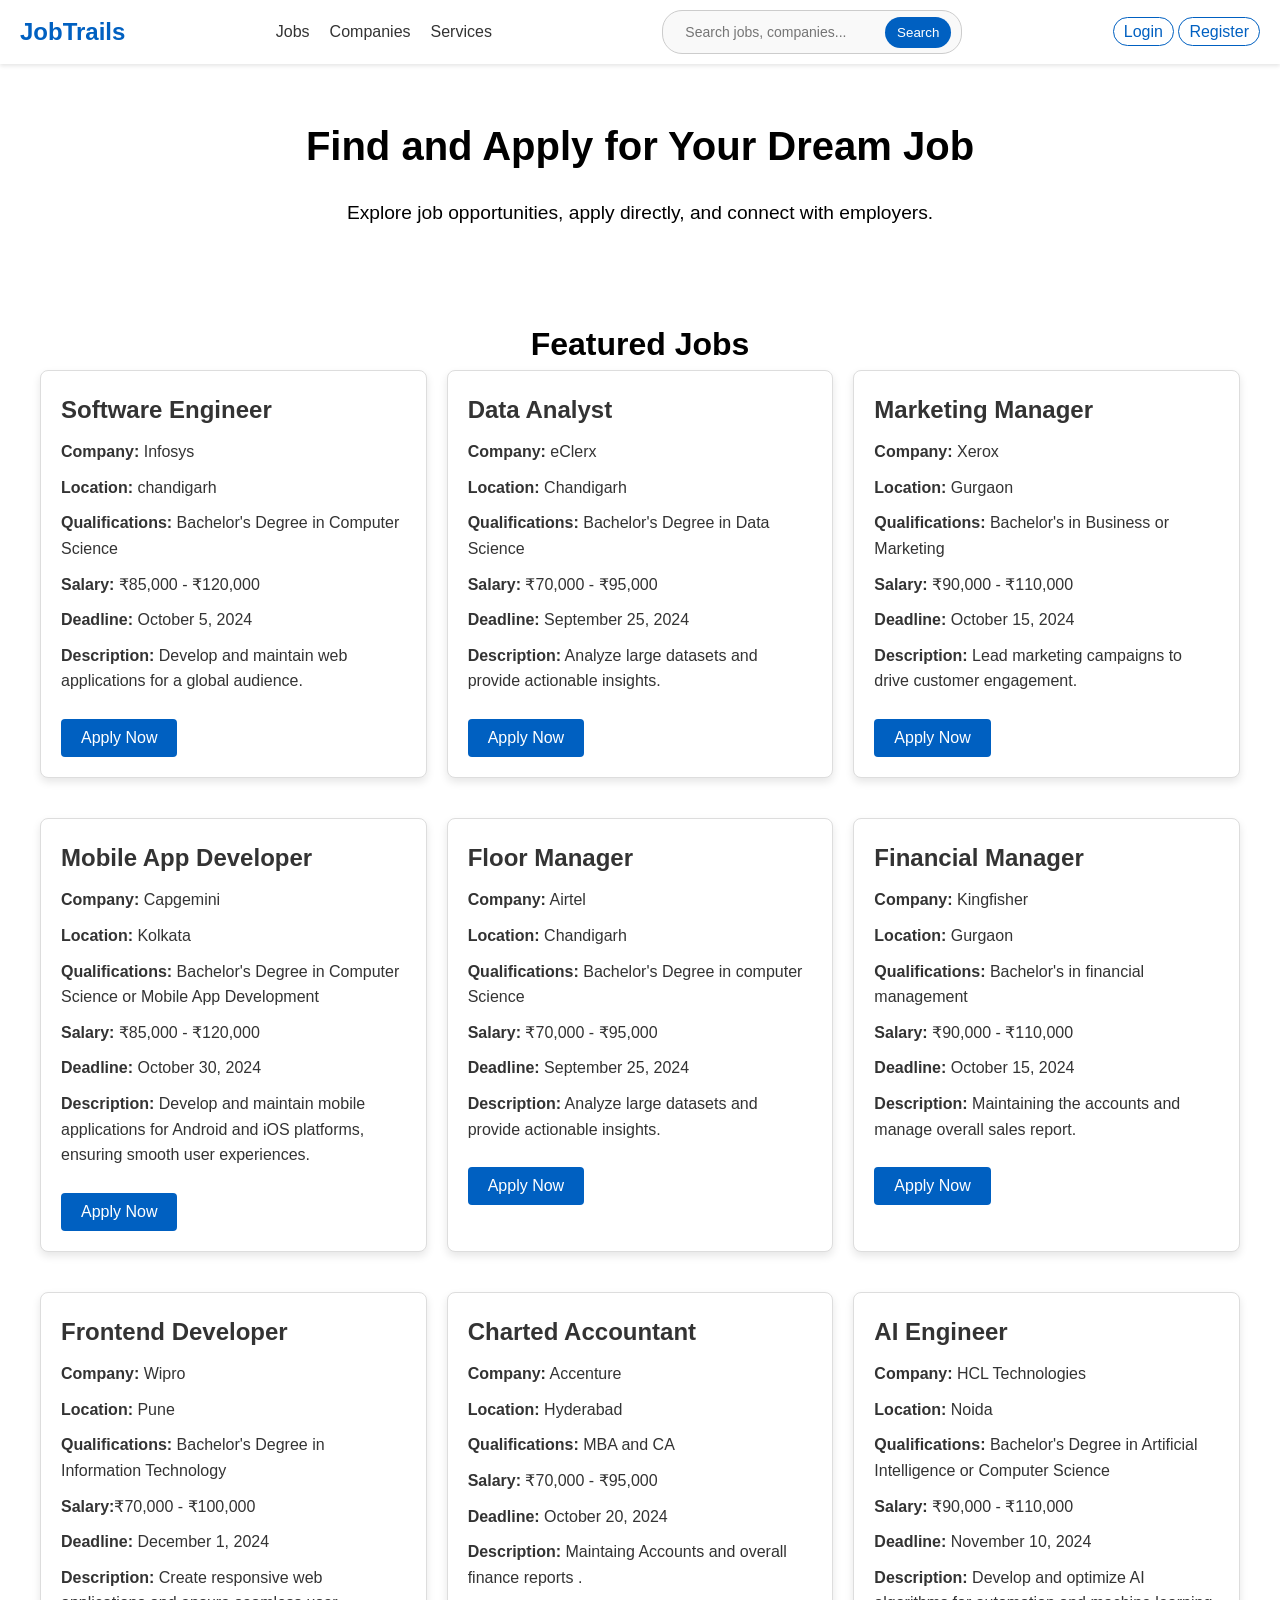
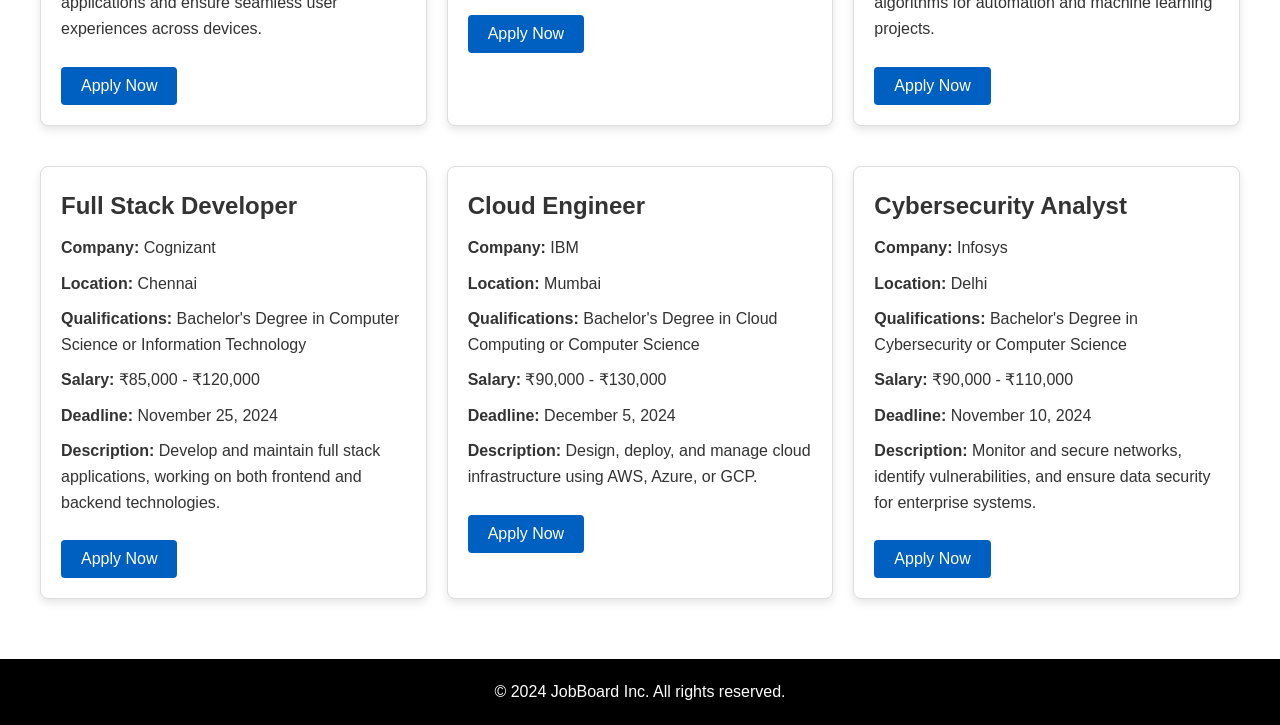
==== commit 805e8e02: "Update index.html" ====
--- a/index.html
+++ b/index.html
@@ -1,1273 +1,459 @@
 <!DOCTYPE html>
 <html lang="en">
 <head>
-  <meta charset="UTF-8">
-  <meta name="viewport" content="width=device-width, initial-scale=1.0">
-  <meta http-equiv="X-UA-Compatible" content="ie=edge">
-  <title>Jobtrails-2.0</title>
-  <link rel="stylesheet" href="footer.css"> 
-  <style>
-    * {
-      margin: 0;
-      padding: 0;
-      box-sizing: border-box;
-      font-family: 'Arial', sans-serif;
-    }
-    html {
-            scroll-behavior: smooth;
-        }
-
-    body {
-      background-color: white;
-      color: #333;
-      line-height: 1.6;
-    }
-
-    .navbar {
-    display: flex;
-    justify-content: space-between;
-    align-items: center;
-    background-color: #ffffff;
-    padding: 10px 20px;
-    box-shadow: 0 2px 4px rgba(0, 0, 0, 0.1);
-    position: sticky;
-}
-
-.navbar .logo {
-    font-size: 24px;
-    font-weight: bold;
-    color: #007bff;
-}
-
-.navbar .nav-links {
-    display: flex;
-    align-items: center;
-    gap: 30px;
-}
-
-.navbar .nav-links a {
-  color: #333;
-  text-decoration: none;
-  font-weight: 500;
-  font-size: 16px;
-}
-
-.navbar .nav-links a:hover {
-    text-decoration: underline;
-}
-
-.auth-buttons {
-    display: flex;
-    align-items: center;
-    gap: 15px; 
-}
-
-.auth-buttons a {
-    color: white;
-    text-decoration: none;
-    font-weight: 500;
-}
-
-.circle-button {
-    width: 40px;
-    height: 40px; 
-    border-radius: 50%; 
-    overflow: hidden; 
-    border: 2px solid white; 
-    display: flex;
-    justify-content: center;
-    align-items: center;
-    background-color: #ffffff; 
-}
-
-.circle-button img {
-    width: 100%; 
-    height: 100%; 
-    object-fit: cover; 
-}
-
-    .search-bar {
-        display: flex;
-        align-items: center;
-        border: 1px solid #ccc;
-        border-radius: 20px;
-        padding: 5px 10px;
-        background-color: #f9f9f9;
-        flex: 1;
-        max-width: 300px;
-        margin-left: 20px;
-    }
-
-    .search-bar input {
-        border: none;
-        outline: none;
-        padding: 8px 12px;
-        border-radius: 20px;
-        background-color: transparent;
-        font-size: 14px;
-        flex: 1;
-    }
-
-    .search-bar button {
-        background-color: #007bff;
-        color: white;
-        border: none;
-        padding: 8px 12px;
-        border-radius: 20px;
-        cursor: pointer;
-    }
-
-    .auth-buttons a {
-        text-decoration: none;
-        color: #0060C1;
-        font-weight: 500;
-        padding: 5px 10px;
-        border: 1px solid #0060C1;
-        border-radius: 20px;
-        transition: all 0.3s;
-    }
-
-    .auth-buttons a:hover {
-        background-color: #0060C1;
-        color: white;
-    }
-    .hero {
-      display: flex;
-      justify-content: space-between;
-      align-items: center;
-      ;
-    }
-
-    .content {
-      max-width: 50%;
-      margin-left: 7%;
-    }
-
-    .find-the {
-      font-size: 80px;
-      font-family: Arial, Helvetica, sans-serif;
-      font-weight: bold;
-      color: black;
-      margin-bottom: 20px;
-      margin-top: -40px;
-     
-    }
-    .hh {
-      color: #007bff;
-
-
-    }
-    .search-your {
-      font-size: 18px;
-      color: #0f0e0e;
-      margin-bottom: 30px;
-      font-family: Cambria, Cochin, Georgia, Times, 'Times New Roman', serif;
-    }
-
-    .hero-image {
-      max-width: 40%;
-      background-color: #C6E7FF;
-      border-radius: 100% 0% 51% 49% / 71% 86% 14% 29%;
-      display: flex;
-      justify-content: center;
-      align-items: center;
-      padding: 20px;
-    }
-
-    .hero-image img {
-      width: 80%;
-      height: auto;
-      border-radius: 10px;
-      opacity: 0; 
-      animation: slideUp 1s ease-out forwards, float 3s ease-in-out infinite;
-      animation-delay: 0.5s; 
-      transition: transform 0.2s ease;
-    }
-    .hero-image img:hover {
-      transform: scale(1.05); 
-    }
-
-
-    @keyframes float {
-      0% {
-        transform: translateY(0);
-      }
-      50% {
-        transform: translateY(-15px);
-      }
-      100% {
-        transform: translateY(0);
-      }
-    }
-
-    @keyframes slideUp {
-      0% {
-        transform: translateY(50px);
-        opacity: 0;
-      }
-      100% {
-        transform: translateY(0);
-        opacity: 1;
-      }
-    }
-
-
-
-    .search-container {
-      display: flex;
-      justify-content: space-between;
-      align-items: center;
-      background-color: white;
-      padding: 10px;
-      border-radius: 50px;
-      box-shadow: 0 4px 10px rgba(0, 0, 0, 0.1);
-      width: 100%; 
-      max-width: 600px;
-    }
-
-    .search-container input {
-      border: none;
-      padding: 15px;
-      flex: 1;
-      font-size: 16px;
-      border-radius: 50px;
-      outline: none;
-    }
-
-    .search-container select {
-      background-color: white;
-      border: none;
-      padding: 15px;
-      font-size: 14px;
-      color: #333;
-      border-radius: 50px;
-      display: flex;
-      align-items: center;
-    }
-
-    .search-container button {
-      background-color: #0a74da;
-      border: none;
-      color: white;
-      border-radius: 50%;
-      padding: 15px;
-      cursor: pointer;
-      transition: background-color 0.3s ease;
-    }
-
-    .search-container button:hover {
-      background-color: #064ea8;
-    }
-
-    .search-container select {
-      appearance: none;
-      -moz-appearance: none;
-      -webkit-appearance: none;
-    }
-
-    .search-container select option {
-      padding: 10px;
-    }
-
-    .search-container button {
-      display: flex;
-      align-items: center;
-      justify-content: center;
-    }
-
-    .search-container button::before {
-      content: '\1F50D'; 
-      font-size: 18px;
-    }
-
-    .popular-searches {
-      margin-top: 20px;
-    }
-
-    .popular-searches span {
-      font-weight: bold;
-      margin-right: 10px;
-    }
-
-    .popular-searches div {
-      display: flex;
-      flex-wrap: wrap;
-      gap: 10px;
-      margin-top: 10px;
-    }
-
-    .post-name {
-      background-color: rgb(245, 246, 247);
-      color: rgb(9, 105, 195);
-      padding: 8px 12px;
-      border-radius: 30px;
-      font-size: 14px;
-      transition: background-color 0.3s ease, color 0.3s ease;
-      border: solid 1px rgba(86, 164, 213, 0.589);
-      cursor: pointer;
-    }
-
-    .post-name:hover {
-      background-color: #0a74da;
-      color: #fff;
-    }
-    .container {
-      max-width: 1200px;
-      margin: 0 auto;
-      padding: 40px 20px;
-      text-align: center;
-    }
-
-    h1 {
-      font-size: 2rem;
-      margin-bottom: 10px;
-      color: black;
-    }
-
-    p {
-      font-size: 1.1rem;
-      color: black;
-      margin-bottom: 40px;
-    }
-
-    .category-container {
-      display: flex;
-      justify-content: space-between;
-      align-items: center;
-      overflow-x: auto;
-      padding: 10px 0;
-    }
-
-    .category-box {
-      flex: 0 0 18%;
-      background-color: #c4e1f678;
-      padding: 20px;
-      border-radius: 12px;
-      box-shadow: 0 4px 6px rgba(0, 0, 0, 0.1);
-      margin: 10px;
-      text-align: center;
-      transition: transform 0.3s ease;
-      height: 200px;
-    }
-
-    .category-box:hover {
-      transform: translateY(-5px);
-      background-color: #c4e1f6;
-    }
-  .category-box:hover .category-title,
-  .category-box:hover .open-positions {
-  color: black;
-   }
-
-
-    .category-box img {
-      width: 50px;
-      height: 50px;
-      margin-bottom: 20px;
-    }
-    .category-box:hover img{
-      border-radius: 8px;
-    }
-
-    .category-title {
-      font-size: 1.2rem;
-      color: #343a40;
-      margin-bottom: 5px;
-      transition: color 0.3s ease; 
-
-    }
-
-    .open-positions {
-      font-size: 1rem;
-      color: #6c757d;
-      transition: color 0.3s ease; 
-
-
-    }
-
-    .Job-offers {
-    margin: 40px auto;
-    padding-bottom: 40px;
-
-}
-
-.job-offer-header {
-    margin-bottom: 40px;
-}
-
-h1 {
-    font-size: 50px;
-    color: black;
-    font-family: Arial, Helvetica, sans-serif;
-    font-weight: 700;
-    padding-top: 40px;
-    text-align: center;
-    
-}
-
-p {
-    font-size: 18px;
-    color: #666;
-    text-align: center;
-}
-
-.job-cards {
-    display: flex;
-    justify-content: space-between;
-    flex-wrap: wrap;
-    gap: 10px;
-    margin-left: 10%;
-    margin-right: 10%;
-}
-
-.job-card {
-    background-color: #c4e1f678;
-    border-radius: 35px;
-    padding: 20px;
-    width: 22%;
-    box-shadow: 0 4px 8px rgba(0, 0, 0, 0.1);
-    transition: transform 0.3s ease;
-}
-
-.job-card:hover {
-    transform: translateY(-10px);
-    background-color: #c4e1f6;
-}
-
-.job-type {
-    font-size: 14px;
-    text-transform: uppercase;
-    letter-spacing: 1px;
-    margin-bottom: 10px;
-    font-weight: bold;
-    text-align: left;
-}
-
-.job-type.finance {
-    color: #1d72b8;
-    font-size: larger;
-}
-
-.job-type.software {
-    color: #4A628A;
-    font-size: larger;
-
-}
-
-.job-type.hr {
-    color: #4caf50;
-    font-size: larger;
-
-}
-
-.job-type.business {
-    color: #ff8c00;
-    font-size: larger;
-
-}
-
-h2 {
-    font-size: 24px;
-    margin-bottom: 10px;
-    color: #333;
-    text-align: left;
-}
-
-.location {
-    font-size: 16px;
-    margin-bottom: 20px;
-    color: #555;
-    text-align: left;
-
-}
-
-.date {
-    font-size: 14px;
-    color: #999;
-    text-align: left;
-
-}
-
-
-.featured-cities{
-  font-size: 40px;
-  font-family: Arial, Helvetica, sans-serif;
-  font-weight: 700;
-  text-align: center;
-  margin-top: 100px;
-  margin-bottom: 0px;
-}
-.hover-grid {
-    display: flex;
-    height: 220px; 
-    margin-bottom: 100px;
-    margin: 0px 10% 10px 10%;
-}
-
- .cards-hover-grid1,
- .cards-hover-grid2, 
- .cards-hover-grid3, 
- .cards-hover-grid4, 
- .cards-hover-grid5 {
-    flex: 1; 
-    color: white;
-    margin: 8px;
-    display: flex;
-    justify-content: center;
-    align-items: center;
-    font-size: 24px;
-    cursor: pointer;
-    transition: flex 0.3s ease;
-    background-size:cover;
-    background-position: center;
-    border-radius: 20px;
-}
-.cards-hover-grid1{ 
-  background-image: url(https://i.pinimg.com/enabled_hi/474x/9a/f3/36/9af336625332313269206c7e37e18226.jpg);
-}
-.cards-hover-grid2{ 
-  background-image: url(https://i.pinimg.com/enabled_hi/474x/ea/c5/25/eac52565b617f33c2e612fc5634838c5.jpg);
-}
-.cards-hover-grid3{ 
-  background-image: url(https://i.pinimg.com/enabled_hi/474x/cf/ce/a8/cfcea8d26b21ee0b81101b6acd162bc8.jpg);
-}
-.cards-hover-grid4{ 
-  background-image: url(https://i.pinimg.com/474x/69/b3/be/69b3be7ef8bbfa8257ee48908d195050.jpg);
-}
-.cards-hover-grid5{ 
-  background-image: url(https://i.pinimg.com/enabled_hi/474x/08/b8/ec/08b8ec7899a9d9d60d40d00bf756a03e.jpg);
-}
-
-
-
- .cards-hover-grid1:hover,
- .cards-hover-grid2:hover, 
- .cards-hover-grid3:hover, 
- .cards-hover-grid4:hover, 
- .cards-hover-grid5:hover{
-    flex: 2; 
-    text-shadow: 2px 2px 2px black;
-    
-}
-
-
-
-.testimonials-section {
-  text-align: center;
-    background: radial-gradient(circle at center, #c4e1f6, white,white);
-    padding: 200px 0px;
-    margin-top: 0px;
-
-  }
-
-.testimonials-section h1 {
-    font-size: 2em;
-    font-weight: 700;
-    color: #333;
-    font-family: Arial, Helvetica, sans-serif;
-  }
-
-.sub-heading {
-    font-size: 1em;
-    color: #3a3a3a;
-    margin: 10px 0 30px;
-}
-
-.testimonials-container {
-    display: flex;
-    justify-content: center;
-    gap: 30px;
-}
-
-.testimonial-box {
-    background-color: #fff;
-    padding: 20px;
-    border-radius: 10px;
-    box-shadow: 0 0 10px rgba(0, 0, 0, 0.1);
-    width: 300px;
-    text-align: center;
-    transition: transform 0.3s ease;
-
-}
-.testimonial-box:hover{
-  transform: translateY(-10px);
-
-}
-
-.testimonial-box img {
-    border-radius: 50%;
-    margin-bottom: 15px;
-    width: 100px;
-}
-
-.testimonial-box h3 {
-    font-size: 1.2em;
-    margin-bottom: 5px;
-    font-family: Arial, Helvetica, sans-serif;
-  }
-
-.testimonial-box .position {
-    color: #777;
-    margin-bottom: 15px;
-}
-
-.testimonial-box .quote {
-    font-size: 0.9em;
-    color: #555;
-}
-
-
-
-
-
-@media (max-width: 1200px) {
-    .job-card {
-        width: 30%; 
-    }
-    .find-the {
-      font-size: 60px;
-      margin-top: 30px;
-    }
-}
-
-@media (max-width: 992px) {
-    .job-card {
-        width: 45%; 
-    }
-    
-    h1 {
-        font-size: 40px; 
-    }
-
-    p {
-        font-size: 16px; 
-    }
-    .find-the {
-      font-size: 60px;
-      margin-top: 20px;
-    }
-}
-
-    @media (max-width: 768px) {
-      .navbar {
-      flex-direction: column;
-      gap: 15px;
-      }
-
-
-      .hero {
-        flex-direction: column;
-        text-align: center;
-        padding: 30px;
-      }
-      .find-the {
-      font-size: 50px;
-      color: black;
-      font-weight: 700;
-      text-align: center;
-      margin-top: 40px;
-    }
-
-
-      .content {
-        max-width: 100%;
-      }
-
-      .content h1 {
-        font-size: 40px;
-      }
-
-      .search-container {
-        width: 100%;
-        max-width: 450px; 
-        margin: 0 auto;
-      }
-
-      .search-container input,
-      .search-container select,
-      .search-container button {
-        margin-bottom: 10px;
-      }
-
-      .hero-image {
-        max-width: 100%; 
-        margin-top: 20px; 
-      }
-      .category-box {
-        flex: 0 0 45%;
-
-    }
-    .job-card {
-        width: 100%; 
-    }
-    
-    h1 {
-        font-size: 36px; 
-    }
-
-    p {
-        font-size: 14px; 
-    }
-
-    .job-cards {
-    display: grid;
-    grid-template-columns: 1fr 1fr;
-    justify-content: space-between;
-    flex-wrap: wrap;
-    gap: 40px;
-}
-    .hover-grid{
-      height: 200px; 
-    }
-
-    .footer-container {
-        flex-direction: column;
-        text-align: center;
-    }
-
-    .footer-bottom {
-        flex-direction: column;
-        text-align: center;
-    }
-
-
-    @media (max-width: 576px) {
-    h1 {
-        font-size: 30px;
-    }
-
-    p {
-        font-size: 13px; 
-    }
-
-    .job-cards {
-        margin-left: 2%;
-        margin-right: 2%;
-    }
-
-    .job-cards {
-    display: flex;
-    justify-content: space-between;
-    flex-wrap: wrap;
-    gap: 40px;
-    margin-left: 10%;
-    margin-right: 10%;
-}
-
-    h2 {
-        font-size: 20px; 
-    }
-
-    .location {
-        font-size: 14px; /
-    }
-
-    .date {
-        font-size: 12px; 
-    }
-    .search-container {
-      padding: 10px;
-      border-radius: 50px;
-      box-shadow: 0 4px 10px rgba(0, 0, 0, 0.1);
-      width: 90%; 
-      height: 60px;
-      margin-right: 50px;
-    }
-    .search-container input {
-      font-size: 13px;
-      padding-top: 20px;
-
-    }
-    .search-container select {
-      font-size: 13px;
-      padding-top: 20px;
-    }
-    .search-container button {
-      width: 50px;
-      height: 50px;
-      margin-top: 8px;
-      
-}
-.hover-grid{
-      height: 100px; 
-      margin-left: 8%;
-      margin-right: 8%;
-    }
-    .cards-hover-grid1,
-    .cards-hover-grid2, 
-    .cards-hover-grid3, 
-    .cards-hover-grid4, 
-    .cards-hover-grid5 {
-      font-size: 10px;
-      margin: 4px;
-    }
-
-  
-    @media (max-width: 480px) {
-    .navbar {
-    flex-direction: column;
-    padding: 10px;
-    }    
-    .find-the {
-      font-size: 30px;
-      color: black;
-      text-align: center;
-    }
-    .search-your {
-      font-size: 14px;
-      color: #0f0e0e;
-      margin-bottom: 20px;
-      font-family: Cambria, Cochin, Georgia, Times, 'Times New Roman', serif;
-    }
-
-
-      .content h1 {
-        font-size: 32px;
-        text-align: center;
-      }
-
-      .content p {
-        font-size: 16px;
-      }
-
-      .search-container {
-        padding: 10px;
-        width: 100%; 
-        max-width: 350px; 
-      }
-
-      .search-container {
-      padding:12px;
-      border-radius: 50px;
-      box-shadow: 0 4px 10px rgba(0, 0, 0, 0.1);
-      width: 100%; 
-      height: 50px;
-      margin-right: 50px;
-    }
-    .search-container input {
-      font-size: 12px;
-      padding-top: 20px;
-
-    }
-    .search-container select {
-      font-size: 12px;
-      padding-top: 20px;
-      margin-left: -6px;
-
-    }
-    .search-container button {
-      width: 40px;
-      height: 40px;
-      margin-top: 8px;
-      
-
-}
-
-      .post-name {
-        padding: 5px 10px;
-      }
-      .category-box {
-        flex: 0 0 90%;
-    }
-    .hero-image{
-      border-radius: 66% 34% 55% 45% / 71% 44% 56% 29% ;
-      height: 400px;
-      margin-top: 60px;
-    }
-
-    .hero-image img {
-      width: 80%;
-      height: auto;
-      border-radius: 10px;
-    }
-
-    h1 {
-    font-size: 30px;
-    color: black;
-    font-family: Roboto, sans-serif;
-    font-weight: 700;
-    padding-top: 40px;
-    text-align: center;
-}
-
-    .featured-cities{
-  font-size: 25px;
-  text-align: center;
-  margin-top: 40px;
-  margin-bottom: 20px;
-  font-family: Arial, Helvetica, sans-serif;
-}
-.job-cards {
-    display: flex;
-    justify-content: space-between;
-    flex-wrap: wrap;
-    gap: 25px;
-    margin-left: 10%;
-    margin-right: 10%;
-}
-
-
-  .hover-grid{
-    height: 80px; 
-    margin-bottom: 0px;
-    margin-left: 10px;
-    margin-right: 10px;
-    font-family: Arial, Helvetica, sans-serif;
-  }
-    .cards-hover-grid1,
-    .cards-hover-grid2, 
-    .cards-hover-grid3, 
-    .cards-hover-grid4, 
-    .cards-hover-grid5 {
-      font-size: 10px;
-      margin: 4px;
-      margin-bottom: 0px;
-    }}
- .testimonials-section h1 {
- font-size: 24px;
-}
-.sub-heading {
-font-size: 14px;
-
-}
-.testimonials-container {
-        flex-direction: column; 
-        align-items: center;
-    }
-
-    .testimonial-box {
-        margin-bottom: 20px;
-        margin-left: 16%;
-        margin-right: 16%;
-
-    }
-    .suggestions-box {
-        width: 55%; /* Ensure it fits the mobile screen width */
-        height: fit-content;
-        border-radius: 10px;
-
-    }
-    .suggestion-item{
-      padding: 0px;
-      font-size: 12px;
-
-    }
-
-    }}
-
-/* Make sure the search container is relative */
-.search-container {
-    position: relative;
-    width: 100%; /* Ensure it's full width */
-}
-
-/* Suggestions box styles */
-.suggestions-box {
-    position: absolute;
-    top: 100%; /* Position below the search input */
-    left: 0;
-    width: 60%; /* Match the width of the input */
-    max-height: fit-content;
-    overflow-y: auto;
-    border: 1px solid #636363;
-    border-top: 0.5px solid #686868 ;
-    background-color: white;
-    display: none; /* Initially hidden */
-    z-index: 10;
-    border-radius: 20px;
-    margin-left: 4%;
-}
-
-/* Each suggestion item */
-.suggestion-item {
-    padding: 10px;
-    cursor: pointer;
-    border-bottom: 0.1px solid #cdcbcb;
-
-
-}
-
-/* Hover effect for suggestions */
-.suggestion-item:hover {
-    background-color: #f0f0f0;
-}
-
-
-  </style>
+    <meta charset="UTF-8">
+    <meta name="viewport" content="width=device-width, initial-scale=1.0">
+    <title> JobTrails</title>
+    <link rel="stylesheet" href="https://cdnjs.cloudflare.com/ajax/libs/font-awesome/5.15.4/css/all.min.css">
+
+    <style>
+        * {
+            margin: 0;
+            padding: 0;
+            box-sizing: border-box;
+        }
+
+        body {
+            font-family: Arial, sans-serif;
+            background-color: white;
+            color: #333;
+            line-height: 1.6;
+
+        }
+
+        .navbar {
+            display: flex;
+            justify-content: space-between;
+            align-items: center;
+            background-color: #ffffff;
+            padding: 10px 20px;
+            box-shadow: 0 2px 4px rgba(0, 0, 0, 0.1);
+            position: sticky;
+        }
+
+        .navbar .logo {
+            font-size: 24px;
+            font-weight: bold;
+            color: #0060C1;
+        }
+
+        .navbar .nav-links {
+            display: flex;
+            align-items: center;
+            gap: 20px;
+        }
+
+        .navbar .nav-links a {
+            color: #333;
+            text-decoration: none;
+            font-weight: 500;
+            font-size: 16px;
+        }
+
+        .navbar .nav-links a:hover {
+            text-decoration: underline;
+        }
+
+        .search-bar {
+            display: flex;
+            align-items: center;
+            border: 1px solid #ccc;
+            border-radius: 20px;
+            padding: 5px 10px;
+            background-color: #f9f9f9;
+            flex: 1;
+            max-width: 300px;
+            margin-left: 20px;
+        }
+
+        .search-bar input {
+            border: none;
+            outline: none;
+            padding: 8px 12px;
+            border-radius: 20px;
+            background-color: transparent;
+            font-size: 14px;
+            flex: 1;
+        }
+
+        .search-bar button {
+            background-color: #0060C1;
+            color: white;
+            border: none;
+            padding: 8px 12px;
+            border-radius: 20px;
+            cursor: pointer;
+        }
+
+        .auth-buttons a {
+            text-decoration: none;
+            color: #0060C1;
+            font-weight: 500;
+            padding: 5px 10px;
+            border: 1px solid #0060C1;
+            border-radius: 20px;
+            transition: all 0.3s;
+        }
+
+        .auth-buttons a:hover {
+            background-color: #0060C1;
+            color: white;
+        }
+
+        .hero {
+            background-image: url(https://i.pinimg.com/736x/99/dd/39/99dd39413c3f22708c07daa740ef7adf.jpg);
+            color: black;
+            padding: 50px 0;
+            text-align: center;
+            background-size: cover;
+            background-position: center;
+            background-repeat: no-repeat;
+            background-color: white;
+            background-size: 300px;
+            background-position: left;
+            
+            
+        }
+
+        .hero h1 {
+            margin-bottom: 20px;
+            font-size: 2.5em;
+        }
+
+        .hero p {
+            font-size: 1.2em;
+        }
+
+        .featured-jobs {
+            padding: 40px 20px;
+            text-align: center;
+            background-color: white;
+            background-image: url('https://images.unsplash.com/photo-1604856420566-576ba98b53cd?q=80&w=3270&auto=format&fit=crop&ixlib=rb-4.0.3&ixid=M3wxMjA3fDB8MHxwaG90by1wYWdlfHx8fGVufDB8fHx8fA%3D%3D');
+            background-repeat: no-repeat;
+            background-attachment: fixed;
+            background-size: cover;
+            background-position: center;
+
+        }
+
+        .featured-jobs h2 {
+            font-size: 2em;
+            margin-bottom: 0px;
+            margin-top: 0px;
+            color: black;
+        }
+
+        .job-grid {
+            display: grid;
+            grid-template-columns: repeat(auto-fit, minmax(300px, 1fr));
+            gap: 20px;
+            max-width: 1200px;
+            margin: 0 auto;
+        }
+
+        .job-card {
+            background-color: white;
+            border: 1px solid #ddd;
+            border-radius: 8px;
+            padding: 20px;
+            text-align: left;
+            box-shadow: 0 4px 8px rgba(0, 0, 0, 0.1);
+            transition: transform 0.2s ease;
+            margin-bottom: 20px;
+        }
+
+        .job-card:hover {
+            transform: scale(1.05);
+        }
+
+        .job-card h3 {
+            font-size: 1.5em;
+            margin-bottom: 10px;
+        }
+
+        .job-card p {
+            margin: 10px 0;
+            font-size: 1em;
+        }
+
+        .job-card button {
+            background-color: #0060C1;
+            color: white;
+            border: none;
+            padding: 10px 20px;
+            cursor: pointer;
+            border-radius: 4px;
+            font-size: 1em;
+            margin-top: 15px;
+        }
+
+        .job-card button:hover {
+            background-color: #033464;
+        }
+
+        footer {
+            background-color: #000000;
+            color: white;
+            text-align: center;
+            padding: 20px 0;
+        }
+
+        footer p {
+            font-size: 1em;
+            margin-top: 0px;
+        }
+
+        @media (max-width: 1024px) {
+            .navbar {
+                flex-direction: column;
+                gap: 10px;
+                padding: 20px;
+            }
+
+            .search-bar {
+                width: 100%;
+            }
+
+            .hero h1 {
+                font-size: 2.2em;
+            }
+
+            .hero p {
+                font-size: 1.1em;
+            }
+
+            .job-grid {
+                grid-template-columns: 1fr 1fr;
+            }
+        }
+
+        @media (max-width: 768px) {
+            .navbar {
+                flex-direction: column;
+                gap: 15px;
+            }
+
+            .hero h1 {
+                font-size: 2em;
+            }
+
+            .hero p {
+                font-size: 1em;
+            }
+
+            .job-grid {
+                grid-template-columns: 1fr;
+            }
+
+            .job-card {
+                padding: 15px;
+            }
+
+            .job-card h3 {
+                font-size: 1.3em;
+            }
+
+            .job-card p {
+                font-size: 0.9em;
+            }
+
+            .job-card button {
+                font-size: 0.9em;
+            }
+
+            footer p {
+                font-size: 0.9em;
+            }
+        }
+
+        @media (max-width: 480px) {
+            .navbar {
+                flex-direction: column;
+                padding: 10px;
+            }
+
+            .hero h1 {
+                font-size: 1.8em;
+            }
+
+            .hero p {
+                font-size: 0.9em;
+            }
+
+            .job-card h3 {
+                font-size: 1.1em;
+            }
+
+            .job-card p {
+                font-size: 0.85em;
+            }
+
+            .job-card button {
+                font-size: 0.85em;
+            }
+
+            footer p {
+                font-size: 0.8em;
+            }
+        }
+
+    </style>
 </head>
 <body>
-  <header>
+
     <div class="navbar">
-      <div class="logo">JobTrails</div>
-      <div class="nav-links">
-          <a href="#">Home</a>
-          <a href="#jobs">Jobs</a>
-          <a href="resource.html">Resources</a>
-          <a href="#support">Support</a>
-          <a href="build-resume.html" target="_blank">CV</a>
-      </div>
-      <div class="auth-buttons">
-          <a href="login.html">Sign Up</a>
-          <!-- Circular Button with Image -->
-          <a href="index.html" class="circle-button">
-              <img src="https://cdn-icons-png.freepik.com/256/5465/5465005.png?ga=GA1.1.429765067.1726477102&semt=ais_hybrid" alt="Profile" />
-          </a>
-      </div>
-  </div>
-
-  <section class="hero">
-    <div class="content">
-      <div class="find-the">Unlock your future with <span class="hh">Job Trails</span></div>
-      <div class="search-your">Search your career opportunity through 12,800 jobs</div>
-
-      <div class="search-container">
-        <!-- Add the id="job-search" here -->
-        <input type="text" id="job-search" placeholder="Job Title or Keyword">
-        
-        <select>
-            <option class="icon-globe">All Locations</option>
-            <option class="icon-globe">Chandigarh</option>
-            <option class="icon-globe">Delhi</option>
-            <option class="icon-globe">Mumbai</option>
-            <option class="icon-globe">Gurgaon</option>
-            <option class="icon-globe">Noida</option>
-            <option class="icon-globe">Panchkula</option>
-        </select>
-        <button></button>
-    
-        <!-- Suggestions box -->
-        <div id="suggestions-box" class="suggestions-box"></div>
-    </div>
-    
-    <script>
-        // Attach input event listener to the job search input
-        document.getElementById('job-search').addEventListener('input', function () {
-            let query = this.value;
-            if (query.length > 1) {
-                getSuggestions(query); // Trigger suggestions if query length is greater than 2
-            } else {
-                document.getElementById('suggestions-box').style.display = 'none'; // Hide suggestions if query is too short
-            }
-        });
-    
-        // Static list of job titles for demonstration
-        function getSuggestions(query) {
-            const jobTitles = [
-            "Software Engineer","Fullstack Developer", "Web Developer", "Designer", "Project Manager", "Data Scientist", "Marketing Manager", 
-            "Business Analyst","Financial Analyst", "Product Manager", "Human Resources", "Content Writer", "Frontend Developer","Backend Developer", 
-            "UI/UX Designer", "DevOps Engineer", "Cloud Architect", "Mobile App Developer", "QA Engineer", "Digital Marketing Manager", 
-            "SEO Specialist", "Social Media Manager", "Brand Manager", "Sales Representative", "Account Manager", "Graphic Designer", 
-            "Video Editor", "Creative Director", "Copywriter", "Registered Nurse", "Pharmacist", "Lab Technician", "Accountant", 
-            "Financial Planner", "Auditor", "HR Manager", "Recruitment Specialist", "Office Manager", "Executive Assistant", 
-            "Operations Manager", "Teacher", "Training Specialist", "Lawyer", "Paralegal", "Compliance Officer", "Sales Executive", 
-            "Customer Service Representative", "Supply Chain Manager", "Logistics Coordinator", "Hotel Manager", "Restaurant Manager", 
-            "Travel Consultant", "Real Estate Agent", "Property Manager", "Mechanical Engineer", "Civil Engineer", "Electrical Engineer","Team Leader",
-            "Doctor"
-            ];
-    
-            const filteredSuggestions = jobTitles.filter(item => item.toLowerCase().includes(query.toLowerCase()));
-    
-            // Display the filtered suggestions
-            showSuggestions(filteredSuggestions);
-        }
-    
-        function showSuggestions(suggestions) {
-            const suggestionsBox = document.getElementById('suggestions-box');
-            suggestionsBox.innerHTML = ''; // Clear previous suggestions
-    
-            if (suggestions.length > 0) {
-                suggestionsBox.style.display = 'block'; // Show the suggestions box if there are results
-    
-                suggestions.forEach(suggestion => {
-                    const div = document.createElement('div');
-                    div.classList.add('suggestion-item');
-                    div.textContent = suggestion;
-    
-                    div.addEventListener('click', function () {
-                        // Set the input value to the clicked suggestion
-                        document.getElementById('job-search').value = suggestion;
-                        suggestionsBox.style.display = 'none'; // Hide the suggestions box after selection
-                    });
-    
-                    suggestionsBox.appendChild(div);
-                });
-            } else {
-                suggestionsBox.style.display = 'none'; // Hide the box if no suggestions
-            }
-        }
-    </script>
-    
-      <div class="popular-searches">
-        <span>Popular Searches:</span>
-        <div>
-          <button class="post-name">Designer</button>
-          <button class="post-name">Web Developer</button>
-          <button class="post-name">Team Leader</button>
-          <button class="post-name">Fullstack Developer</button>
-          <button class="post-name">Financial Analyst</button>
-          <button class="post-name">Senior Developer</button>
-          <button class="post-name">Writer</button>
+        <div class="logo">JobTrails</div>
+        <div class="nav-links">
+            <a href="index.html">Jobs</a>
+            <a href="companies.html">Companies</a>
+            <a href="services.html">Services</a>
         </div>
-      </div>
-    </div>
-
-    <div class="hero-image">
-      <img class="fly-image" src="3d-rendering-graduate-character-pose.png" alt="Job Search" />
-    </div>
-  </section>
-  <div class="container">
-    <h1>Search by Category</h1>
-    <p>Search your career opportunity with our categories</p>
-
-    <div class="category-container">
-      <div class="category-box" onclick="window.location.href='jobs.html'">
-        <img src="https://img.icons8.com/ios-filled/50/000000/business.png" alt="Business Development">
-        <div class="category-title">Marketing</div>
-        <div class="open-positions">5 open positions</div>
-      </div>
-      <div class="category-box" onclick="window.location.href='jobs.html'">
-        <img src="https://img.icons8.com/ios-filled/50/000000/worker-male.png" alt="Construction">
-        <div class="category-title">Construction</div>
-        <div class="open-positions">9 open position</div>
-      </div>
-      <div class="category-box" onclick="window.location.href='jobs.html'">
-        <img src="https://img.icons8.com/ios-filled/50/000000/customer-support.png" alt="Customer Service">
-        <div class="category-title">Customer Service</div>
-        <div class="open-positions">12 open position</div>
-      </div>
-      <div class="category-box" onclick="window.location.href='jobs.html'">
-        <img src="https://img.icons8.com/ios-filled/50/000000/combo-chart.png" alt="Finance">
-        <div class="category-title">Finance</div>
-        <div class="open-positions">7 open position</div>
-      </div>
-      <div class="category-box" onclick="window.location.href='jobs.html'">
-        <img src="https://img.icons8.com/ios-filled/50/000000/stethoscope.png" alt="Healthcare">
-        <div class="category-title">Healthcare</div>
-        <div class="open-positions">3 open position</div>
-    </div>
-  </div>
-</div>
-
-  <div class="Job-offers" id="jobs">
-    <header class="job-offer-header">
-        <h1>Featured Job Offers</h1>
-        <p>Search your career opportunity through 12,800 jobs</p>
-    </header>
-    
-    <div class="job-cards" onclick="window.location.href='login.html'">
-        <div class="job-card">
-            <div class="job-type finance">Financial Consultant</div>
-            <h2>Financial Analyst</h2>
-            <p class="location">📍 San Diego, CA | Full Time</p>
-            <p class="date">June 8, 2022 by <strong>Gramware</strong></p>
+        <div class="search-bar">
+            <input type="text" placeholder="Search jobs, companies...">
+            <button>Search</button>
         </div>
-        
-        <div class="job-card" onclick="window.location.href='login.html'">
-            <div class="job-type software">Software Engineering</div>
-            <h2>Fullstack Web Developer</h2>
-            <p class="location">📍 San Francisco, CA | Internship</p>
-            <p class="date">June 8, 2022 by <strong>Sysprosoft</strong></p>
-        </div>
-        
-        <div class="job-card" onclick="window.location.href='login.html'">
-            <div class="job-type hr">Human Resources Expert</div>
-            <h2>Human Resources Coordinator</h2>
-            <p class="location">📍 San Diego, CA | Full Time</p>
-            <p class="date">June 8, 2022 by <strong>DataRes</strong></p>
-        </div>
-        
-        <div class="job-card" onclick="window.location.href='login.html'">
-            <div class="job-type business">Business Development </div>
-            <h2>Technical Writer</h2>
-            <p class="location">📍 Los Angeles, CA | Remote</p>
-            <p class="date">June 7, 2022 by <strong>Craftgenics</strong></p>
+        <div class="auth-buttons">
+            <a href="login.html">Login</a>
+            <a href="login.html">Register</a>
         </div>
     </div>
-</div>
-
-<div class="cities"> 
-  
-<div class="featured-cities">Featured Cities</div>
-<div class="hover-grid">
-  <div class="cards-hover-grid1">New york City</div>
-  <div class="cards-hover-grid2">Dubai</div>
-  <div class="cards-hover-grid3">Delhi</div>
-  <div class="cards-hover-grid4">Chandigarh</div>
-  <div class="cards-hover-grid5">Mumbai</div>
-</div>
-</div>
-
-<section class="testimonials-section">
-  <h1>What Says Job Seekers About Us</h1>
-  <p class="sub-heading">JobTrails Is Giving Great Opportunity Platform For Find Jobs And All People Achieve Success</p>
-  
-  <div class="testimonials-container">
-      <div class="testimonial-box">
-          <img src="https://i.pinimg.com/enabled_hi/474x/17/df/a9/17dfa916f8e4ca133dbbf0b4fbf76c3c.jpg" alt="Md: Mostakim Billah">
-          <h3>Aman Singh</h3>
-          <p class="position">Creative Director & CEO</p>
-          <p class="quote">The claims of duty or the obligations of business it will frequently occur that pleasures have to be repudiated and annoyances accepted.</p>
-      </div>
-
-      <div class="testimonial-box">
-          <img src="https://i.pinimg.com/474x/a1/75/4d/a1754d2764d039042cd869db45c77d6f.jpg" alt="Bernard Arnault">
-          <h3>Abhishek</h3>
-          <p class="position">Creative Director & CEO</p>
-          <p class="quote">The claims of duty or the obligations of business it will frequently occur that pleasures have to be repudiated and annoyances accepted.</p>
-      </div>
-
-      <div class="testimonial-box">
-          <img src="https://i.pinimg.com/474x/a9/75/93/a975934bb378afc4ca8c133df451f56e.jpg" alt="Zhong Shanshan">
-          <h3>Savita Wadhwan</h3>
-          <p class="position">Creative Director & CEO</p>
-          <p class="quote">The claims of duty or the obligations of business it will frequently occur that pleasures have to be repudiated and annoyances accepted.</p>
-      </div>
-  </div>
-
-</section>
-
-
-    <div class="container-footer">
-        <section class="newsletter">
-            <h2>Explore Your Potential</h2>
-            <p>Find the best job beacause you are the best!Enter Your Email and coonect with us
-            </p>
-            <form class="email-form">
-                <input type="email" placeholder="Enter your email here*" required>
-                <button type="submit">Connect</button>
-            </form>
-        </section>
-
-        <footer>
-            <div class="footer-section about">
-                <h3>ABOUT</h3>
-                <ul>
-                    <li><a href="#">Our Vission</a></li>
-                    <li><a href="jobs.html">Jobs</a></li>
-                    <li><a href="#">services</a></li>
-                </ul>
-            </div>
-
-            <div class="footer-section help">
-                <h3>HELP</h3>
-                <ul>
-                    <li><a href="mailto:abhisheksharma7340733@gmail.com,aman8560856@gmail.com?subject=Inquiry&body=Hello%20there,%20I'd%20like%20to%20ask..." target="_blank">Contact</a></li>
-                    <li><a href="mailto:abhisheksharma7340733@gmail.com,aman8560856@gmail.com?subject=Inquiry&body=Hello%20there,%20I'd%20like%20to%20ask..." target="_blank" id="support">Email us at: support@jobtrails.co.in</a></li>
-                </ul>
-            </div>
-
-            <div class="footer-section bio">
-                <p>
-                    "Let us fulfill your dream of getting your dream job"
-                </p>
-            </div>
-        </footer>
-
-        <div class="copyright">
-            <p>© 2024 by Jobtrails</p>
-        </div>
-    </div>
-
+
+    <section class="hero">
+        <h1>Find and Apply for Your Dream Job</h1>
+        <p>Explore job opportunities, apply directly, and connect with employers.</p>
+    </section>
+
+    <section class="featured-jobs">
+        <h2>Featured Jobs</h2>
+        <div class="job-grid">
+            <div class="job-card">
+                <h3>Software Engineer</h3>
+                <p><strong>Company:</strong> Infosys</p>
+                <p><strong>Location:</strong> chandigarh</p>
+                <p><strong>Qualifications:</strong> Bachelor's Degree in Computer Science</p>
+                <p><strong>Salary:</strong> ₹85,000 - ₹120,000</p>
+                <p><strong>Deadline:</strong> October 5, 2024</p>
+                <p><strong>Description:</strong> Develop and maintain web applications for a global audience.</p>
+                <button onclick="window.location.href='login.html';">Apply Now</button>
+            </div>
+            <div class="job-card">
+                <h3>Data Analyst</h3>
+                <p><strong>Company:</strong> eClerx</p>
+                <p><strong>Location:</strong> Chandigarh</p>
+                <p><strong>Qualifications:</strong> Bachelor's Degree in Data Science</p>
+                <p><strong>Salary:</strong> ₹70,000 - ₹95,000</p>
+                <p><strong>Deadline:</strong> September 25, 2024</p>
+                <p><strong>Description:</strong> Analyze large datasets and provide actionable insights.</p>
+                <button onclick="window.location.href='login.html';">Apply Now</button>
+            </div>
+            <div class="job-card">
+                <h3>Marketing Manager</h3>
+                <p><strong>Company:</strong> Xerox</p>
+                <p><strong>Location:</strong> Gurgaon</p>
+                <p><strong>Qualifications:</strong> Bachelor's in Business or Marketing</p>
+                <p><strong>Salary:</strong> ₹90,000 - ₹110,000</p>
+                <p><strong>Deadline:</strong> October 15, 2024</p>
+                <p><strong>Description:</strong> Lead marketing campaigns to drive customer engagement.</p>
+                <button onclick="window.location.href='login.html';">Apply Now</button>
+            </div>
+            <div class="job-card">
+                <h3>Mobile App Developer</h3>
+                <p><strong>Company:</strong> Capgemini</p>
+                <p><strong>Location:</strong> Kolkata</p>
+                <p><strong>Qualifications:</strong> Bachelor's Degree in Computer Science or Mobile App Development</p>
+                <p><strong>Salary:</strong> ₹85,000 - ₹120,000</p>
+                <p><strong>Deadline:</strong> October 30, 2024</p>
+                <p><strong>Description:</strong> Develop and maintain mobile applications for Android and iOS platforms, ensuring smooth user experiences.</p>
+                <button onclick="window.location.href='login.html';">Apply Now</button>
+            </div>
+            <div class="job-card">
+                <h3>Floor Manager</h3>
+                <p><strong>Company:</strong> Airtel</p>
+                <p><strong>Location:</strong> Chandigarh</p>
+                <p><strong>Qualifications:</strong> Bachelor's Degree in computer Science</p>
+                <p><strong>Salary:</strong> ₹70,000 - ₹95,000</p>
+                <p><strong>Deadline:</strong> September 25, 2024</p>
+                <p><strong>Description:</strong> Analyze large datasets and provide actionable insights.</p>
+                <button onclick="window.location.href='login.html';">Apply Now</button>
+            </div>
+            <div class="job-card">
+                <h3> Financial Manager</h3>
+                <p><strong>Company:</strong> Kingfisher</p>
+                <p><strong>Location:</strong> Gurgaon</p>
+                <p><strong>Qualifications:</strong> Bachelor's in financial management</p>
+                <p><strong>Salary:</strong> ₹90,000 - ₹110,000</p>
+                <p><strong>Deadline:</strong> October 15, 2024</p>
+                <p><strong>Description:</strong> Maintaining the accounts and manage overall sales report.</p>
+                <button onclick="window.location.href='login.html';">Apply Now</button>
+            </div>
+            <div class="job-card">
+                <h3>Frontend Developer</h3>
+                <p><strong>Company:</strong> Wipro</p>
+                <p><strong>Location:</strong> Pune</p>
+                <p><strong>Qualifications:</strong> Bachelor's Degree in Information Technology</p>
+                <p><strong>Salary:</strong>₹70,000 - ₹100,000</p>
+                <p><strong>Deadline:</strong> December 1, 2024</p>
+                <p><strong>Description:</strong> Create responsive web applications and ensure seamless user experiences across devices.</p>
+                <button onclick="window.location.href='login.html';">Apply Now</button>
+            </div>
+            <div class="job-card">
+                <h3>Charted Accountant</h3>
+                <p><strong>Company:</strong> Accenture</p>
+                <p><strong>Location:</strong> Hyderabad</p>
+                <p><strong>Qualifications:</strong> MBA and CA</p>
+                <p><strong>Salary:</strong> ₹70,000 - ₹95,000</p>
+                <p><strong>Deadline:</strong> October 20, 2024</p>
+                <p><strong>Description:</strong> Maintaing Accounts and overall finance reports .</p>
+                <button onclick="window.location.href='login.html';">Apply Now</button>
+            </div>
+            <div class="job-card">
+                <h3>AI Engineer</h3>
+                <p><strong>Company:</strong> HCL Technologies</p>
+                <p><strong>Location:</strong> Noida</p>
+                <p><strong>Qualifications:</strong> Bachelor's Degree in Artificial Intelligence or Computer Science</p>
+                <p><strong>Salary:</strong> ₹90,000 - ₹110,000</p>
+                <p><strong>Deadline:</strong> November 10, 2024</p>
+                <p><strong>Description:</strong> Develop and optimize AI algorithms for automation and machine learning projects.</p>
+                <button onclick="window.location.href='login.html';">Apply Now</button>
+            </div>
+            <div class="job-card">
+                <h3>Full Stack Developer</h3>
+                <p><strong>Company:</strong> Cognizant</p>
+                <p><strong>Location:</strong> Chennai</p>
+                <p><strong>Qualifications:</strong> Bachelor's Degree in Computer Science or Information Technology</p>
+                <p><strong>Salary:</strong> ₹85,000 - ₹120,000</p>
+                <p><strong>Deadline:</strong> November 25, 2024</p>
+                <p><strong>Description:</strong> Develop and maintain full stack applications, working on both frontend and backend technologies.</p>
+                <button onclick="window.location.href='login.html';">Apply Now</button>
+            </div>
+            <div class="job-card">
+                <h3>Cloud Engineer</h3>
+                <p><strong>Company:</strong> IBM</p>
+                <p><strong>Location:</strong> Mumbai</p>
+                <p><strong>Qualifications:</strong> Bachelor's Degree in Cloud Computing or Computer Science</p>
+                <p><strong>Salary:</strong> ₹90,000 - ₹130,000</p>
+                <p><strong>Deadline:</strong> December 5, 2024</p>
+                <p><strong>Description:</strong> Design, deploy, and manage cloud infrastructure using AWS, Azure, or GCP.</p>
+                <button onclick="window.location.href='login.html';">Apply Now</button>
+            </div>
+            <div class="job-card">
+                <h3>Cybersecurity Analyst</h3>
+                <p><strong>Company:</strong> Infosys</p>
+                <p><strong>Location:</strong> Delhi</p>
+                <p><strong>Qualifications:</strong> Bachelor's Degree in Cybersecurity or Computer Science</p>
+                <p><strong>Salary:</strong> ₹90,000 - ₹110,000</p>
+                <p><strong>Deadline:</strong> November 10, 2024</p>
+                <p><strong>Description:</strong> Monitor and secure networks, identify vulnerabilities, and ensure data security for enterprise systems.</p>
+                <button onclick="window.location.href='login.html';">Apply Now</button>
+            </div>
+    </section>
+
+    
+
+    <footer>
+        
+        <p>&copy; 2024 JobBoard Inc. All rights reserved.</p>
+    </footer>
 
 </body>
 </html>
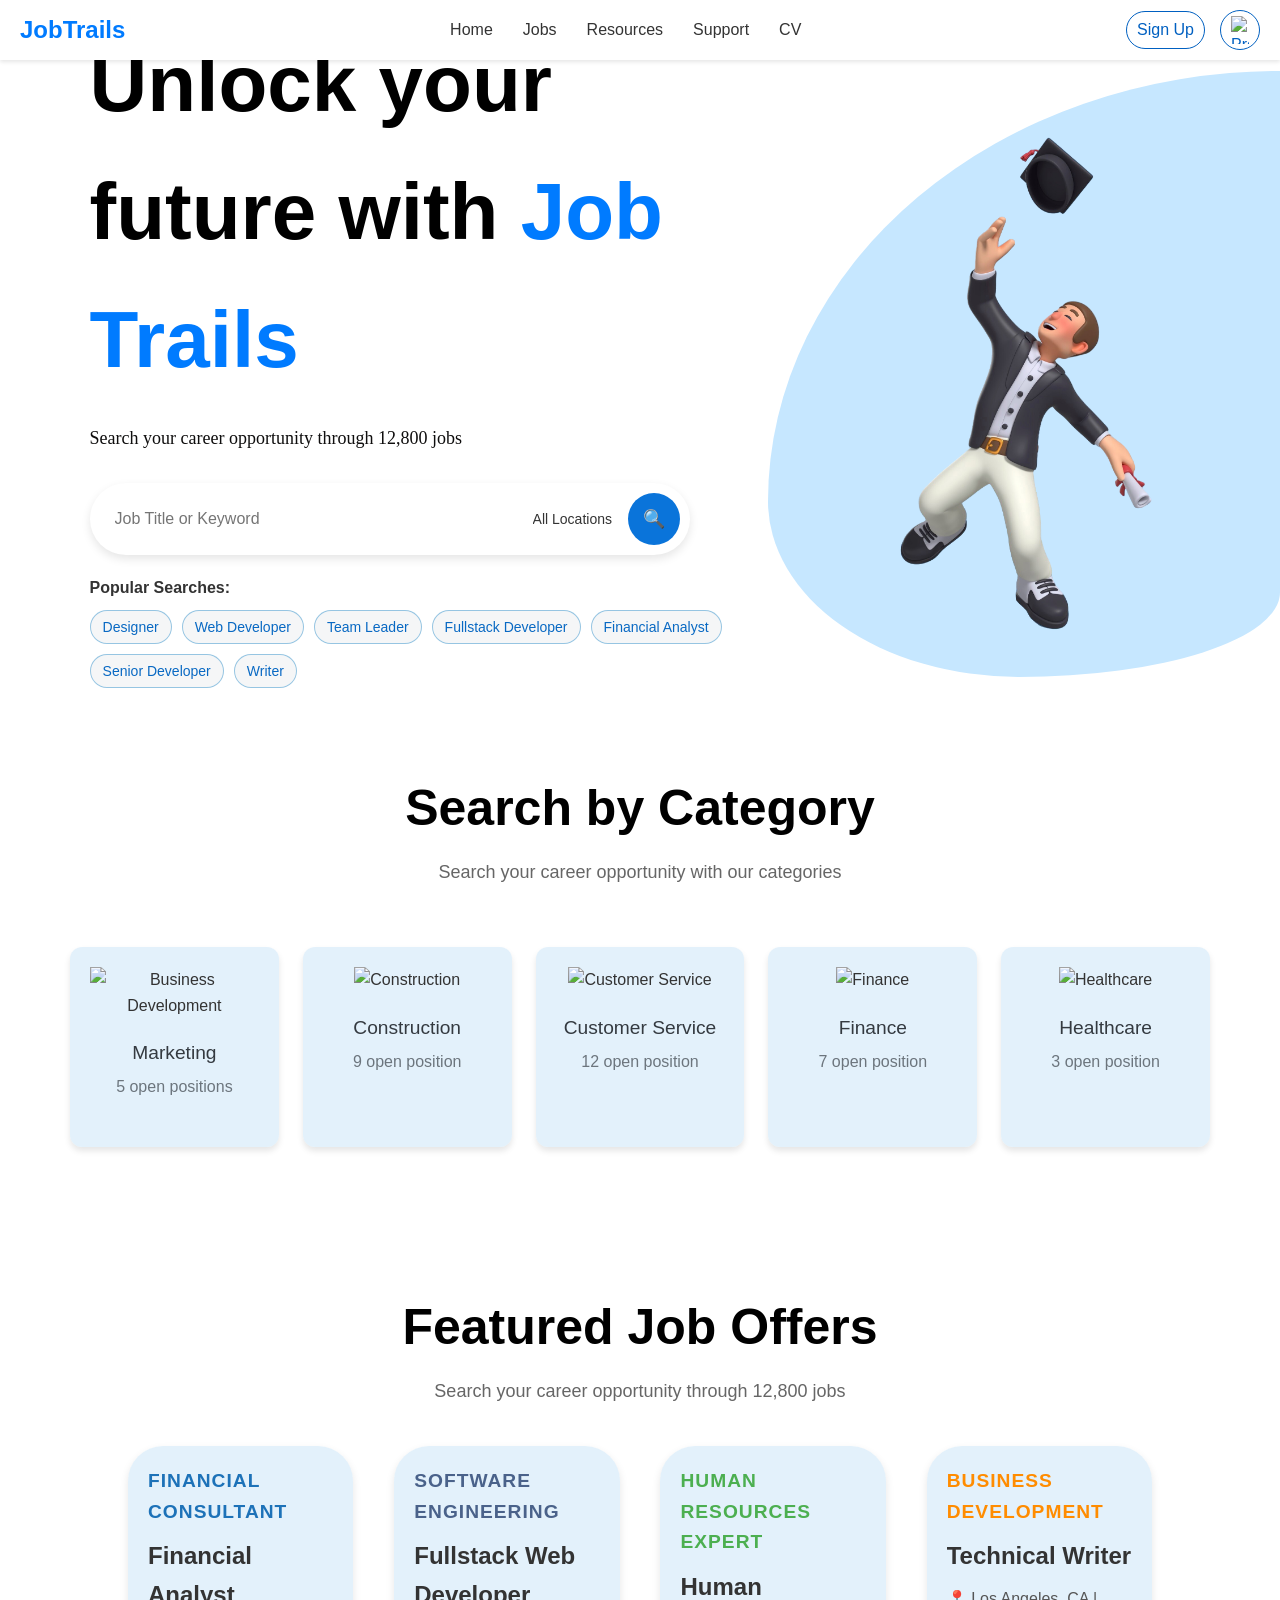
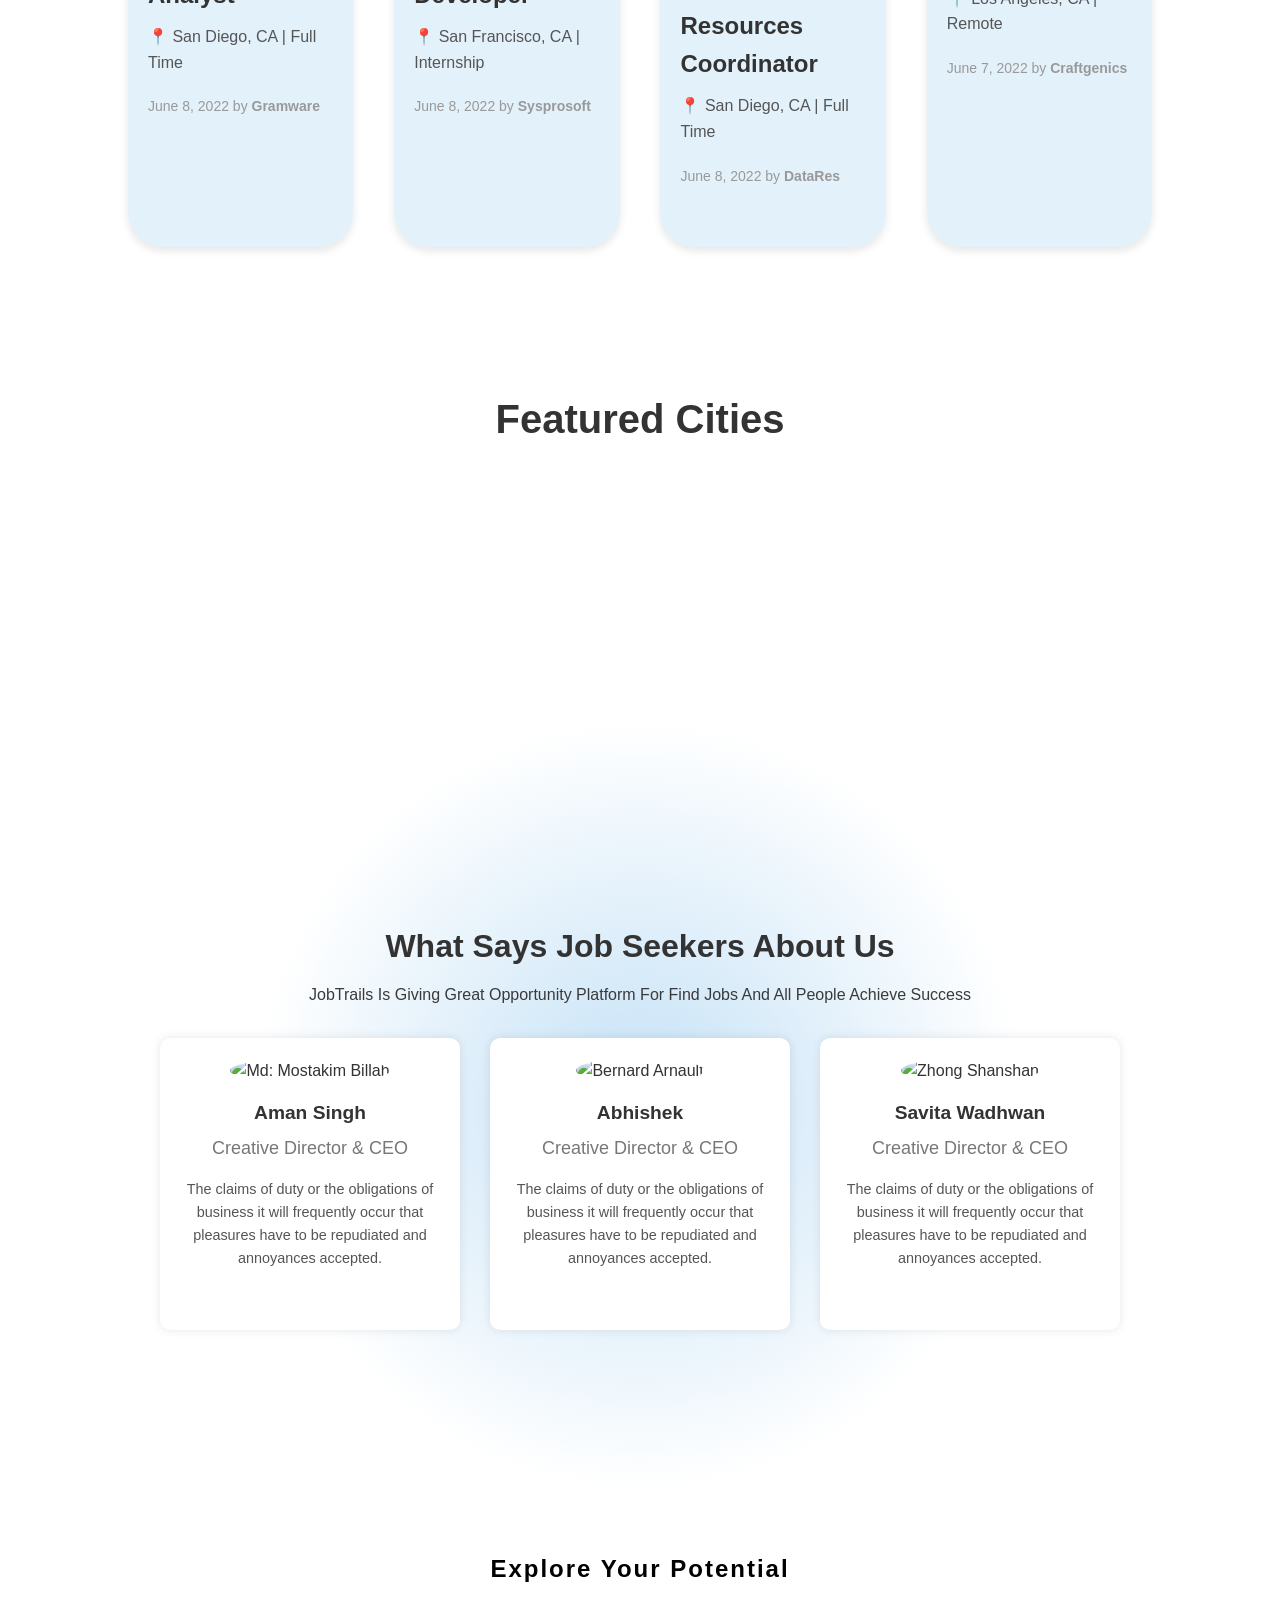
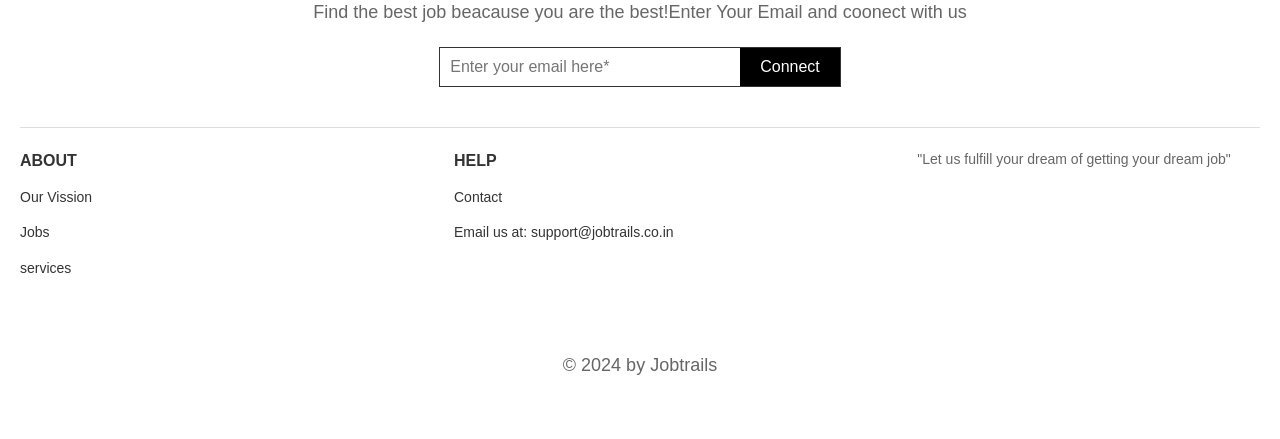
==== commit 443f624e: "Update index.html" ====
--- a/index.html
+++ b/index.html
@@ -1,459 +1,1273 @@
 <!DOCTYPE html>
 <html lang="en">
 <head>
-    <meta charset="UTF-8">
-    <meta name="viewport" content="width=device-width, initial-scale=1.0">
-    <title> JobTrails</title>
-    <link rel="stylesheet" href="https://cdnjs.cloudflare.com/ajax/libs/font-awesome/5.15.4/css/all.min.css">
-
-    <style>
-        * {
-            margin: 0;
-            padding: 0;
-            box-sizing: border-box;
+  <meta charset="UTF-8">
+  <meta name="viewport" content="width=device-width, initial-scale=1.0">
+  <meta http-equiv="X-UA-Compatible" content="ie=edge">
+  <title>Jobtrails-2.0</title>
+  <link rel="stylesheet" href="footer.css"> 
+  <style>
+    * {
+      margin: 0;
+      padding: 0;
+      box-sizing: border-box;
+      font-family: 'Arial', sans-serif;
+    }
+    html {
+            scroll-behavior: smooth;
         }
 
-        body {
-            font-family: Arial, sans-serif;
-            background-color: white;
-            color: #333;
-            line-height: 1.6;
-
+    body {
+      background-color: white;
+      color: #333;
+      line-height: 1.6;
+    }
+
+    .navbar {
+    display: flex;
+    justify-content: space-between;
+    align-items: center;
+    background-color: #ffffff;
+    padding: 10px 20px;
+    box-shadow: 0 2px 4px rgba(0, 0, 0, 0.1);
+    position: sticky;
+}
+
+.navbar .logo {
+    font-size: 24px;
+    font-weight: bold;
+    color: #007bff;
+}
+
+.navbar .nav-links {
+    display: flex;
+    align-items: center;
+    gap: 30px;
+}
+
+.navbar .nav-links a {
+  color: #333;
+  text-decoration: none;
+  font-weight: 500;
+  font-size: 16px;
+}
+
+.navbar .nav-links a:hover {
+    text-decoration: underline;
+}
+
+.auth-buttons {
+    display: flex;
+    align-items: center;
+    gap: 15px; 
+}
+
+.auth-buttons a {
+    color: white;
+    text-decoration: none;
+    font-weight: 500;
+}
+
+.circle-button {
+    width: 40px;
+    height: 40px; 
+    border-radius: 50%; 
+    overflow: hidden; 
+    border: 2px solid white; 
+    display: flex;
+    justify-content: center;
+    align-items: center;
+    background-color: #ffffff; 
+}
+
+.circle-button img {
+    width: 100%; 
+    height: 100%; 
+    object-fit: cover; 
+}
+
+    .search-bar {
+        display: flex;
+        align-items: center;
+        border: 1px solid #ccc;
+        border-radius: 20px;
+        padding: 5px 10px;
+        background-color: #f9f9f9;
+        flex: 1;
+        max-width: 300px;
+        margin-left: 20px;
+    }
+
+    .search-bar input {
+        border: none;
+        outline: none;
+        padding: 8px 12px;
+        border-radius: 20px;
+        background-color: transparent;
+        font-size: 14px;
+        flex: 1;
+    }
+
+    .search-bar button {
+        background-color: #007bff;
+        color: white;
+        border: none;
+        padding: 8px 12px;
+        border-radius: 20px;
+        cursor: pointer;
+    }
+
+    .auth-buttons a {
+        text-decoration: none;
+        color: #0060C1;
+        font-weight: 500;
+        padding: 5px 10px;
+        border: 1px solid #0060C1;
+        border-radius: 20px;
+        transition: all 0.3s;
+    }
+
+    .auth-buttons a:hover {
+        background-color: #0060C1;
+        color: white;
+    }
+    .hero {
+      display: flex;
+      justify-content: space-between;
+      align-items: center;
+      ;
+    }
+
+    .content {
+      max-width: 50%;
+      margin-left: 7%;
+    }
+
+    .find-the {
+      font-size: 80px;
+      font-family: Arial, Helvetica, sans-serif;
+      font-weight: bold;
+      color: black;
+      margin-bottom: 20px;
+      margin-top: -40px;
+     
+    }
+    .hh {
+      color: #007bff;
+
+
+    }
+    .search-your {
+      font-size: 18px;
+      color: #0f0e0e;
+      margin-bottom: 30px;
+      font-family: Cambria, Cochin, Georgia, Times, 'Times New Roman', serif;
+    }
+
+    .hero-image {
+      max-width: 40%;
+      background-color: #C6E7FF;
+      border-radius: 100% 0% 51% 49% / 71% 86% 14% 29%;
+      display: flex;
+      justify-content: center;
+      align-items: center;
+      padding: 20px;
+    }
+
+    .hero-image img {
+      width: 80%;
+      height: auto;
+      border-radius: 10px;
+      opacity: 0; 
+      animation: slideUp 1s ease-out forwards, float 3s ease-in-out infinite;
+      animation-delay: 0.5s; 
+      transition: transform 0.2s ease;
+    }
+    .hero-image img:hover {
+      transform: scale(1.05); 
+    }
+
+
+    @keyframes float {
+      0% {
+        transform: translateY(0);
+      }
+      50% {
+        transform: translateY(-15px);
+      }
+      100% {
+        transform: translateY(0);
+      }
+    }
+
+    @keyframes slideUp {
+      0% {
+        transform: translateY(50px);
+        opacity: 0;
+      }
+      100% {
+        transform: translateY(0);
+        opacity: 1;
+      }
+    }
+
+
+
+    .search-container {
+      display: flex;
+      justify-content: space-between;
+      align-items: center;
+      background-color: white;
+      padding: 10px;
+      border-radius: 50px;
+      box-shadow: 0 4px 10px rgba(0, 0, 0, 0.1);
+      width: 100%; 
+      max-width: 600px;
+    }
+
+    .search-container input {
+      border: none;
+      padding: 15px;
+      flex: 1;
+      font-size: 16px;
+      border-radius: 50px;
+      outline: none;
+    }
+
+    .search-container select {
+      background-color: white;
+      border: none;
+      padding: 15px;
+      font-size: 14px;
+      color: #333;
+      border-radius: 50px;
+      display: flex;
+      align-items: center;
+    }
+
+    .search-container button {
+      background-color: #0a74da;
+      border: none;
+      color: white;
+      border-radius: 50%;
+      padding: 15px;
+      cursor: pointer;
+      transition: background-color 0.3s ease;
+    }
+
+    .search-container button:hover {
+      background-color: #064ea8;
+    }
+
+    .search-container select {
+      appearance: none;
+      -moz-appearance: none;
+      -webkit-appearance: none;
+    }
+
+    .search-container select option {
+      padding: 10px;
+    }
+
+    .search-container button {
+      display: flex;
+      align-items: center;
+      justify-content: center;
+    }
+
+    .search-container button::before {
+      content: '\1F50D'; 
+      font-size: 18px;
+    }
+
+    .popular-searches {
+      margin-top: 20px;
+    }
+
+    .popular-searches span {
+      font-weight: bold;
+      margin-right: 10px;
+    }
+
+    .popular-searches div {
+      display: flex;
+      flex-wrap: wrap;
+      gap: 10px;
+      margin-top: 10px;
+    }
+
+    .post-name {
+      background-color: rgb(245, 246, 247);
+      color: rgb(9, 105, 195);
+      padding: 8px 12px;
+      border-radius: 30px;
+      font-size: 14px;
+      transition: background-color 0.3s ease, color 0.3s ease;
+      border: solid 1px rgba(86, 164, 213, 0.589);
+      cursor: pointer;
+    }
+
+    .post-name:hover {
+      background-color: #0a74da;
+      color: #fff;
+    }
+    .container {
+      max-width: 1200px;
+      margin: 0 auto;
+      padding: 40px 20px;
+      text-align: center;
+    }
+
+    h1 {
+      font-size: 2rem;
+      margin-bottom: 10px;
+      color: black;
+    }
+
+    p {
+      font-size: 1.1rem;
+      color: black;
+      margin-bottom: 40px;
+    }
+
+    .category-container {
+      display: flex;
+      justify-content: space-between;
+      align-items: center;
+      overflow-x: auto;
+      padding: 10px 0;
+    }
+
+    .category-box {
+      flex: 0 0 18%;
+      background-color: #c4e1f678;
+      padding: 20px;
+      border-radius: 12px;
+      box-shadow: 0 4px 6px rgba(0, 0, 0, 0.1);
+      margin: 10px;
+      text-align: center;
+      transition: transform 0.3s ease;
+      height: 200px;
+    }
+
+    .category-box:hover {
+      transform: translateY(-5px);
+      background-color: #c4e1f6;
+    }
+  .category-box:hover .category-title,
+  .category-box:hover .open-positions {
+  color: black;
+   }
+
+
+    .category-box img {
+      width: 50px;
+      height: 50px;
+      margin-bottom: 20px;
+    }
+    .category-box:hover img{
+      border-radius: 8px;
+    }
+
+    .category-title {
+      font-size: 1.2rem;
+      color: #343a40;
+      margin-bottom: 5px;
+      transition: color 0.3s ease; 
+
+    }
+
+    .open-positions {
+      font-size: 1rem;
+      color: #6c757d;
+      transition: color 0.3s ease; 
+
+
+    }
+
+    .Job-offers {
+    margin: 40px auto;
+    padding-bottom: 40px;
+
+}
+
+.job-offer-header {
+    margin-bottom: 40px;
+}
+
+h1 {
+    font-size: 50px;
+    color: black;
+    font-family: Arial, Helvetica, sans-serif;
+    font-weight: 700;
+    padding-top: 40px;
+    text-align: center;
+    
+}
+
+p {
+    font-size: 18px;
+    color: #666;
+    text-align: center;
+}
+
+.job-cards {
+    display: flex;
+    justify-content: space-between;
+    flex-wrap: wrap;
+    gap: 10px;
+    margin-left: 10%;
+    margin-right: 10%;
+}
+
+.job-card {
+    background-color: #c4e1f678;
+    border-radius: 35px;
+    padding: 20px;
+    width: 22%;
+    box-shadow: 0 4px 8px rgba(0, 0, 0, 0.1);
+    transition: transform 0.3s ease;
+}
+
+.job-card:hover {
+    transform: translateY(-10px);
+    background-color: #c4e1f6;
+}
+
+.job-type {
+    font-size: 14px;
+    text-transform: uppercase;
+    letter-spacing: 1px;
+    margin-bottom: 10px;
+    font-weight: bold;
+    text-align: left;
+}
+
+.job-type.finance {
+    color: #1d72b8;
+    font-size: larger;
+}
+
+.job-type.software {
+    color: #4A628A;
+    font-size: larger;
+
+}
+
+.job-type.hr {
+    color: #4caf50;
+    font-size: larger;
+
+}
+
+.job-type.business {
+    color: #ff8c00;
+    font-size: larger;
+
+}
+
+h2 {
+    font-size: 24px;
+    margin-bottom: 10px;
+    color: #333;
+    text-align: left;
+}
+
+.location {
+    font-size: 16px;
+    margin-bottom: 20px;
+    color: #555;
+    text-align: left;
+
+}
+
+.date {
+    font-size: 14px;
+    color: #999;
+    text-align: left;
+
+}
+
+
+.featured-cities{
+  font-size: 40px;
+  font-family: Arial, Helvetica, sans-serif;
+  font-weight: 700;
+  text-align: center;
+  margin-top: 100px;
+  margin-bottom: 0px;
+}
+.hover-grid {
+    display: flex;
+    height: 220px; 
+    margin-bottom: 100px;
+    margin: 0px 10% 10px 10%;
+}
+
+ .cards-hover-grid1,
+ .cards-hover-grid2, 
+ .cards-hover-grid3, 
+ .cards-hover-grid4, 
+ .cards-hover-grid5 {
+    flex: 1; 
+    color: white;
+    margin: 8px;
+    display: flex;
+    justify-content: center;
+    align-items: center;
+    font-size: 24px;
+    cursor: pointer;
+    transition: flex 0.3s ease;
+    background-size:cover;
+    background-position: center;
+    border-radius: 20px;
+}
+.cards-hover-grid1{ 
+  background-image: url(https://i.pinimg.com/enabled_hi/474x/9a/f3/36/9af336625332313269206c7e37e18226.jpg);
+}
+.cards-hover-grid2{ 
+  background-image: url(https://i.pinimg.com/enabled_hi/474x/ea/c5/25/eac52565b617f33c2e612fc5634838c5.jpg);
+}
+.cards-hover-grid3{ 
+  background-image: url(https://i.pinimg.com/enabled_hi/474x/cf/ce/a8/cfcea8d26b21ee0b81101b6acd162bc8.jpg);
+}
+.cards-hover-grid4{ 
+  background-image: url(https://i.pinimg.com/474x/69/b3/be/69b3be7ef8bbfa8257ee48908d195050.jpg);
+}
+.cards-hover-grid5{ 
+  background-image: url(https://i.pinimg.com/enabled_hi/474x/08/b8/ec/08b8ec7899a9d9d60d40d00bf756a03e.jpg);
+}
+
+
+
+ .cards-hover-grid1:hover,
+ .cards-hover-grid2:hover, 
+ .cards-hover-grid3:hover, 
+ .cards-hover-grid4:hover, 
+ .cards-hover-grid5:hover{
+    flex: 2; 
+    text-shadow: 2px 2px 2px black;
+    
+}
+
+
+
+.testimonials-section {
+  text-align: center;
+    background: radial-gradient(circle at center, #c4e1f6, white,white);
+    padding: 200px 0px;
+    margin-top: 0px;
+
+  }
+
+.testimonials-section h1 {
+    font-size: 2em;
+    font-weight: 700;
+    color: #333;
+    font-family: Arial, Helvetica, sans-serif;
+  }
+
+.sub-heading {
+    font-size: 1em;
+    color: #3a3a3a;
+    margin: 10px 0 30px;
+}
+
+.testimonials-container {
+    display: flex;
+    justify-content: center;
+    gap: 30px;
+}
+
+.testimonial-box {
+    background-color: #fff;
+    padding: 20px;
+    border-radius: 10px;
+    box-shadow: 0 0 10px rgba(0, 0, 0, 0.1);
+    width: 300px;
+    text-align: center;
+    transition: transform 0.3s ease;
+
+}
+.testimonial-box:hover{
+  transform: translateY(-10px);
+
+}
+
+.testimonial-box img {
+    border-radius: 50%;
+    margin-bottom: 15px;
+    width: 100px;
+}
+
+.testimonial-box h3 {
+    font-size: 1.2em;
+    margin-bottom: 5px;
+    font-family: Arial, Helvetica, sans-serif;
+  }
+
+.testimonial-box .position {
+    color: #777;
+    margin-bottom: 15px;
+}
+
+.testimonial-box .quote {
+    font-size: 0.9em;
+    color: #555;
+}
+
+
+
+
+
+@media (max-width: 1200px) {
+    .job-card {
+        width: 30%; 
+    }
+    .find-the {
+      font-size: 60px;
+      margin-top: 30px;
+    }
+}
+
+@media (max-width: 992px) {
+    .job-card {
+        width: 45%; 
+    }
+    
+    h1 {
+        font-size: 40px; 
+    }
+
+    p {
+        font-size: 16px; 
+    }
+    .find-the {
+      font-size: 60px;
+      margin-top: 20px;
+    }
+}
+
+    @media (max-width: 768px) {
+      .navbar {
+      flex-direction: column;
+      gap: 15px;
+      }
+
+
+      .hero {
+        flex-direction: column;
+        text-align: center;
+        padding: 30px;
+      }
+      .find-the {
+      font-size: 50px;
+      color: black;
+      font-weight: 700;
+      text-align: center;
+      margin-top: 40px;
+    }
+
+
+      .content {
+        max-width: 100%;
+      }
+
+      .content h1 {
+        font-size: 40px;
+      }
+
+      .search-container {
+        width: 100%;
+        max-width: 450px; 
+        margin: 0 auto;
+      }
+
+      .search-container input,
+      .search-container select,
+      .search-container button {
+        margin-bottom: 10px;
+      }
+
+      .hero-image {
+        max-width: 100%; 
+        margin-top: 20px; 
+      }
+      .category-box {
+        flex: 0 0 45%;
+
+    }
+    .job-card {
+        width: 100%; 
+    }
+    
+    h1 {
+        font-size: 36px; 
+    }
+
+    p {
+        font-size: 14px; 
+    }
+
+    .job-cards {
+    display: grid;
+    grid-template-columns: 1fr 1fr;
+    justify-content: space-between;
+    flex-wrap: wrap;
+    gap: 40px;
+}
+    .hover-grid{
+      height: 200px; 
+    }
+
+    .footer-container {
+        flex-direction: column;
+        text-align: center;
+    }
+
+    .footer-bottom {
+        flex-direction: column;
+        text-align: center;
+    }
+
+
+    @media (max-width: 576px) {
+    h1 {
+        font-size: 30px;
+    }
+
+    p {
+        font-size: 13px; 
+    }
+
+    .job-cards {
+        margin-left: 2%;
+        margin-right: 2%;
+    }
+
+    .job-cards {
+    display: flex;
+    justify-content: space-between;
+    flex-wrap: wrap;
+    gap: 40px;
+    margin-left: 10%;
+    margin-right: 10%;
+}
+
+    h2 {
+        font-size: 20px; 
+    }
+
+    .location {
+        font-size: 14px; /
+    }
+
+    .date {
+        font-size: 12px; 
+    }
+    .search-container {
+      padding: 10px;
+      border-radius: 50px;
+      box-shadow: 0 4px 10px rgba(0, 0, 0, 0.1);
+      width: 90%; 
+      height: 60px;
+      margin-right: 50px;
+    }
+    .search-container input {
+      font-size: 13px;
+      padding-top: 20px;
+
+    }
+    .search-container select {
+      font-size: 13px;
+      padding-top: 20px;
+    }
+    .search-container button {
+      width: 50px;
+      height: 50px;
+      margin-top: 8px;
+      
+}
+.hover-grid{
+      height: 100px; 
+      margin-left: 8%;
+      margin-right: 8%;
+    }
+    .cards-hover-grid1,
+    .cards-hover-grid2, 
+    .cards-hover-grid3, 
+    .cards-hover-grid4, 
+    .cards-hover-grid5 {
+      font-size: 10px;
+      margin: 4px;
+    }
+
+  
+    @media (max-width: 480px) {
+    .navbar {
+    flex-direction: column;
+    padding: 10px;
+    }    
+    .find-the {
+      font-size: 30px;
+      color: black;
+      text-align: center;
+    }
+    .search-your {
+      font-size: 14px;
+      color: #0f0e0e;
+      margin-bottom: 20px;
+      font-family: Cambria, Cochin, Georgia, Times, 'Times New Roman', serif;
+    }
+
+
+      .content h1 {
+        font-size: 32px;
+        text-align: center;
+      }
+
+      .content p {
+        font-size: 16px;
+      }
+
+      .search-container {
+        padding: 10px;
+        width: 100%; 
+        max-width: 350px; 
+      }
+
+      .search-container {
+      padding:12px;
+      border-radius: 50px;
+      box-shadow: 0 4px 10px rgba(0, 0, 0, 0.1);
+      width: 100%; 
+      height: 50px;
+      margin-right: 50px;
+    }
+    .search-container input {
+      font-size: 12px;
+      padding-top: 20px;
+
+    }
+    .search-container select {
+      font-size: 12px;
+      padding-top: 20px;
+      margin-left: -6px;
+
+    }
+    .search-container button {
+      width: 40px;
+      height: 40px;
+      margin-top: 8px;
+      
+
+}
+
+      .post-name {
+        padding: 5px 10px;
+      }
+      .category-box {
+        flex: 0 0 90%;
+    }
+    .hero-image{
+      border-radius: 66% 34% 55% 45% / 71% 44% 56% 29% ;
+      height: 400px;
+      margin-top: 60px;
+    }
+
+    .hero-image img {
+      width: 80%;
+      height: auto;
+      border-radius: 10px;
+    }
+
+    h1 {
+    font-size: 30px;
+    color: black;
+    font-family: Roboto, sans-serif;
+    font-weight: 700;
+    padding-top: 40px;
+    text-align: center;
+}
+
+    .featured-cities{
+  font-size: 25px;
+  text-align: center;
+  margin-top: 40px;
+  margin-bottom: 20px;
+  font-family: Arial, Helvetica, sans-serif;
+}
+.job-cards {
+    display: flex;
+    justify-content: space-between;
+    flex-wrap: wrap;
+    gap: 25px;
+    margin-left: 10%;
+    margin-right: 10%;
+}
+
+
+  .hover-grid{
+    height: 80px; 
+    margin-bottom: 0px;
+    margin-left: 10px;
+    margin-right: 10px;
+    font-family: Arial, Helvetica, sans-serif;
+  }
+    .cards-hover-grid1,
+    .cards-hover-grid2, 
+    .cards-hover-grid3, 
+    .cards-hover-grid4, 
+    .cards-hover-grid5 {
+      font-size: 10px;
+      margin: 4px;
+      margin-bottom: 0px;
+    }}
+ .testimonials-section h1 {
+ font-size: 24px;
+}
+.sub-heading {
+font-size: 14px;
+
+}
+.testimonials-container {
+        flex-direction: column; 
+        align-items: center;
+    }
+
+    .testimonial-box {
+        margin-bottom: 20px;
+        margin-left: 16%;
+        margin-right: 16%;
+
+    }
+    .suggestions-box {
+        width: 55%; /* Ensure it fits the mobile screen width */
+        height: fit-content;
+        border-radius: 10px;
+
+    }
+    .suggestion-item{
+      padding: 0px;
+      font-size: 12px;
+
+    }
+
+    }}
+
+/* Make sure the search container is relative */
+.search-container {
+    position: relative;
+    width: 100%; /* Ensure it's full width */
+}
+
+/* Suggestions box styles */
+.suggestions-box {
+    position: absolute;
+    top: 100%; /* Position below the search input */
+    left: 0;
+    width: 60%; /* Match the width of the input */
+    max-height: fit-content;
+    overflow-y: auto;
+    border: 1px solid #636363;
+    border-top: 0.5px solid #686868 ;
+    background-color: white;
+    display: none; /* Initially hidden */
+    z-index: 10;
+    border-radius: 20px;
+    margin-left: 4%;
+}
+
+/* Each suggestion item */
+.suggestion-item {
+    padding: 10px;
+    cursor: pointer;
+    border-bottom: 0.1px solid #cdcbcb;
+
+
+}
+
+/* Hover effect for suggestions */
+.suggestion-item:hover {
+    background-color: #f0f0f0;
+}
+
+
+  </style>
+</head>
+<body>
+  <header>
+    <div class="navbar">
+      <div class="logo">JobTrails</div>
+      <div class="nav-links">
+          <a href="#">Home</a>
+          <a href="#jobs">Jobs</a>
+          <a href="resource.html">Resources</a>
+          <a href="#support">Support</a>
+          <a href="build-resume.html" target="_blank">CV</a>
+      </div>
+      <div class="auth-buttons">
+          <a href="login.html">Sign Up</a>
+          <!-- Circular Button with Image -->
+          <a href="index.html" class="circle-button">
+              <img src="https://cdn-icons-png.freepik.com/256/9221/9221506.png?ga=GA1.1.429765067.1726477102&semt=ais_hybrid" alt="Profile" />
+          </a>
+      </div>
+  </div>
+
+  <section class="hero">
+    <div class="content">
+      <div class="find-the">Unlock your future with <span class="hh">Job Trails</span></div>
+      <div class="search-your">Search your career opportunity through 12,800 jobs</div>
+
+      <div class="search-container">
+        <!-- Add the id="job-search" here -->
+        <input type="text" id="job-search" placeholder="Job Title or Keyword">
+        
+        <select>
+            <option class="icon-globe">All Locations</option>
+            <option class="icon-globe">Chandigarh</option>
+            <option class="icon-globe">Delhi</option>
+            <option class="icon-globe">Mumbai</option>
+            <option class="icon-globe">Gurgaon</option>
+            <option class="icon-globe">Noida</option>
+            <option class="icon-globe">Panchkula</option>
+        </select>
+        <button></button>
+    
+        <!-- Suggestions box -->
+        <div id="suggestions-box" class="suggestions-box"></div>
+    </div>
+    
+    <script>
+        // Attach input event listener to the job search input
+        document.getElementById('job-search').addEventListener('input', function () {
+            let query = this.value;
+            if (query.length > 1) {
+                getSuggestions(query); // Trigger suggestions if query length is greater than 2
+            } else {
+                document.getElementById('suggestions-box').style.display = 'none'; // Hide suggestions if query is too short
+            }
+        });
+    
+        // Static list of job titles for demonstration
+        function getSuggestions(query) {
+            const jobTitles = [
+            "Software Engineer","Fullstack Developer", "Web Developer", "Designer", "Project Manager", "Data Scientist", "Marketing Manager", 
+            "Business Analyst","Financial Analyst", "Product Manager", "Human Resources", "Content Writer", "Frontend Developer","Backend Developer", 
+            "UI/UX Designer", "DevOps Engineer", "Cloud Architect", "Mobile App Developer", "QA Engineer", "Digital Marketing Manager", 
+            "SEO Specialist", "Social Media Manager", "Brand Manager", "Sales Representative", "Account Manager", "Graphic Designer", 
+            "Video Editor", "Creative Director", "Copywriter", "Registered Nurse", "Pharmacist", "Lab Technician", "Accountant", 
+            "Financial Planner", "Auditor", "HR Manager", "Recruitment Specialist", "Office Manager", "Executive Assistant", 
+            "Operations Manager", "Teacher", "Training Specialist", "Lawyer", "Paralegal", "Compliance Officer", "Sales Executive", 
+            "Customer Service Representative", "Supply Chain Manager", "Logistics Coordinator", "Hotel Manager", "Restaurant Manager", 
+            "Travel Consultant", "Real Estate Agent", "Property Manager", "Mechanical Engineer", "Civil Engineer", "Electrical Engineer","Team Leader",
+            "Doctor"
+            ];
+    
+            const filteredSuggestions = jobTitles.filter(item => item.toLowerCase().includes(query.toLowerCase()));
+    
+            // Display the filtered suggestions
+            showSuggestions(filteredSuggestions);
         }
-
-        .navbar {
-            display: flex;
-            justify-content: space-between;
-            align-items: center;
-            background-color: #ffffff;
-            padding: 10px 20px;
-            box-shadow: 0 2px 4px rgba(0, 0, 0, 0.1);
-            position: sticky;
-        }
-
-        .navbar .logo {
-            font-size: 24px;
-            font-weight: bold;
-            color: #0060C1;
-        }
-
-        .navbar .nav-links {
-            display: flex;
-            align-items: center;
-            gap: 20px;
-        }
-
-        .navbar .nav-links a {
-            color: #333;
-            text-decoration: none;
-            font-weight: 500;
-            font-size: 16px;
-        }
-
-        .navbar .nav-links a:hover {
-            text-decoration: underline;
-        }
-
-        .search-bar {
-            display: flex;
-            align-items: center;
-            border: 1px solid #ccc;
-            border-radius: 20px;
-            padding: 5px 10px;
-            background-color: #f9f9f9;
-            flex: 1;
-            max-width: 300px;
-            margin-left: 20px;
-        }
-
-        .search-bar input {
-            border: none;
-            outline: none;
-            padding: 8px 12px;
-            border-radius: 20px;
-            background-color: transparent;
-            font-size: 14px;
-            flex: 1;
-        }
-
-        .search-bar button {
-            background-color: #0060C1;
-            color: white;
-            border: none;
-            padding: 8px 12px;
-            border-radius: 20px;
-            cursor: pointer;
-        }
-
-        .auth-buttons a {
-            text-decoration: none;
-            color: #0060C1;
-            font-weight: 500;
-            padding: 5px 10px;
-            border: 1px solid #0060C1;
-            border-radius: 20px;
-            transition: all 0.3s;
-        }
-
-        .auth-buttons a:hover {
-            background-color: #0060C1;
-            color: white;
-        }
-
-        .hero {
-            background-image: url(https://i.pinimg.com/736x/99/dd/39/99dd39413c3f22708c07daa740ef7adf.jpg);
-            color: black;
-            padding: 50px 0;
-            text-align: center;
-            background-size: cover;
-            background-position: center;
-            background-repeat: no-repeat;
-            background-color: white;
-            background-size: 300px;
-            background-position: left;
-            
-            
-        }
-
-        .hero h1 {
-            margin-bottom: 20px;
-            font-size: 2.5em;
-        }
-
-        .hero p {
-            font-size: 1.2em;
-        }
-
-        .featured-jobs {
-            padding: 40px 20px;
-            text-align: center;
-            background-color: white;
-            background-image: url('https://images.unsplash.com/photo-1604856420566-576ba98b53cd?q=80&w=3270&auto=format&fit=crop&ixlib=rb-4.0.3&ixid=M3wxMjA3fDB8MHxwaG90by1wYWdlfHx8fGVufDB8fHx8fA%3D%3D');
-            background-repeat: no-repeat;
-            background-attachment: fixed;
-            background-size: cover;
-            background-position: center;
-
-        }
-
-        .featured-jobs h2 {
-            font-size: 2em;
-            margin-bottom: 0px;
-            margin-top: 0px;
-            color: black;
-        }
-
-        .job-grid {
-            display: grid;
-            grid-template-columns: repeat(auto-fit, minmax(300px, 1fr));
-            gap: 20px;
-            max-width: 1200px;
-            margin: 0 auto;
-        }
-
-        .job-card {
-            background-color: white;
-            border: 1px solid #ddd;
-            border-radius: 8px;
-            padding: 20px;
-            text-align: left;
-            box-shadow: 0 4px 8px rgba(0, 0, 0, 0.1);
-            transition: transform 0.2s ease;
-            margin-bottom: 20px;
-        }
-
-        .job-card:hover {
-            transform: scale(1.05);
-        }
-
-        .job-card h3 {
-            font-size: 1.5em;
-            margin-bottom: 10px;
-        }
-
-        .job-card p {
-            margin: 10px 0;
-            font-size: 1em;
-        }
-
-        .job-card button {
-            background-color: #0060C1;
-            color: white;
-            border: none;
-            padding: 10px 20px;
-            cursor: pointer;
-            border-radius: 4px;
-            font-size: 1em;
-            margin-top: 15px;
-        }
-
-        .job-card button:hover {
-            background-color: #033464;
-        }
-
-        footer {
-            background-color: #000000;
-            color: white;
-            text-align: center;
-            padding: 20px 0;
-        }
-
-        footer p {
-            font-size: 1em;
-            margin-top: 0px;
-        }
-
-        @media (max-width: 1024px) {
-            .navbar {
-                flex-direction: column;
-                gap: 10px;
-                padding: 20px;
-            }
-
-            .search-bar {
-                width: 100%;
-            }
-
-            .hero h1 {
-                font-size: 2.2em;
-            }
-
-            .hero p {
-                font-size: 1.1em;
-            }
-
-            .job-grid {
-                grid-template-columns: 1fr 1fr;
+    
+        function showSuggestions(suggestions) {
+            const suggestionsBox = document.getElementById('suggestions-box');
+            suggestionsBox.innerHTML = ''; // Clear previous suggestions
+    
+            if (suggestions.length > 0) {
+                suggestionsBox.style.display = 'block'; // Show the suggestions box if there are results
+    
+                suggestions.forEach(suggestion => {
+                    const div = document.createElement('div');
+                    div.classList.add('suggestion-item');
+                    div.textContent = suggestion;
+    
+                    div.addEventListener('click', function () {
+                        // Set the input value to the clicked suggestion
+                        document.getElementById('job-search').value = suggestion;
+                        suggestionsBox.style.display = 'none'; // Hide the suggestions box after selection
+                    });
+    
+                    suggestionsBox.appendChild(div);
+                });
+            } else {
+                suggestionsBox.style.display = 'none'; // Hide the box if no suggestions
             }
         }
-
-        @media (max-width: 768px) {
-            .navbar {
-                flex-direction: column;
-                gap: 15px;
-            }
-
-            .hero h1 {
-                font-size: 2em;
-            }
-
-            .hero p {
-                font-size: 1em;
-            }
-
-            .job-grid {
-                grid-template-columns: 1fr;
-            }
-
-            .job-card {
-                padding: 15px;
-            }
-
-            .job-card h3 {
-                font-size: 1.3em;
-            }
-
-            .job-card p {
-                font-size: 0.9em;
-            }
-
-            .job-card button {
-                font-size: 0.9em;
-            }
-
-            footer p {
-                font-size: 0.9em;
-            }
-        }
-
-        @media (max-width: 480px) {
-            .navbar {
-                flex-direction: column;
-                padding: 10px;
-            }
-
-            .hero h1 {
-                font-size: 1.8em;
-            }
-
-            .hero p {
-                font-size: 0.9em;
-            }
-
-            .job-card h3 {
-                font-size: 1.1em;
-            }
-
-            .job-card p {
-                font-size: 0.85em;
-            }
-
-            .job-card button {
-                font-size: 0.85em;
-            }
-
-            footer p {
-                font-size: 0.8em;
-            }
-        }
-
-    </style>
-</head>
-<body>
-
-    <div class="navbar">
-        <div class="logo">JobTrails</div>
-        <div class="nav-links">
-            <a href="index.html">Jobs</a>
-            <a href="companies.html">Companies</a>
-            <a href="services.html">Services</a>
+    </script>
+    
+      <div class="popular-searches">
+        <span>Popular Searches:</span>
+        <div>
+          <button class="post-name">Designer</button>
+          <button class="post-name">Web Developer</button>
+          <button class="post-name">Team Leader</button>
+          <button class="post-name">Fullstack Developer</button>
+          <button class="post-name">Financial Analyst</button>
+          <button class="post-name">Senior Developer</button>
+          <button class="post-name">Writer</button>
         </div>
-        <div class="search-bar">
-            <input type="text" placeholder="Search jobs, companies...">
-            <button>Search</button>
+      </div>
+    </div>
+
+    <div class="hero-image">
+      <img class="fly-image" src="3d-rendering-graduate-character-pose.png" alt="Job Search" />
+    </div>
+  </section>
+  <div class="container">
+    <h1>Search by Category</h1>
+    <p>Search your career opportunity with our categories</p>
+
+    <div class="category-container">
+      <div class="category-box" onclick="window.location.href='jobs.html'">
+        <img src="https://img.icons8.com/ios-filled/50/000000/business.png" alt="Business Development">
+        <div class="category-title">Marketing</div>
+        <div class="open-positions">5 open positions</div>
+      </div>
+      <div class="category-box" onclick="window.location.href='jobs.html'">
+        <img src="https://img.icons8.com/ios-filled/50/000000/worker-male.png" alt="Construction">
+        <div class="category-title">Construction</div>
+        <div class="open-positions">9 open position</div>
+      </div>
+      <div class="category-box" onclick="window.location.href='jobs.html'">
+        <img src="https://img.icons8.com/ios-filled/50/000000/customer-support.png" alt="Customer Service">
+        <div class="category-title">Customer Service</div>
+        <div class="open-positions">12 open position</div>
+      </div>
+      <div class="category-box" onclick="window.location.href='jobs.html'">
+        <img src="https://img.icons8.com/ios-filled/50/000000/combo-chart.png" alt="Finance">
+        <div class="category-title">Finance</div>
+        <div class="open-positions">7 open position</div>
+      </div>
+      <div class="category-box" onclick="window.location.href='jobs.html'">
+        <img src="https://img.icons8.com/ios-filled/50/000000/stethoscope.png" alt="Healthcare">
+        <div class="category-title">Healthcare</div>
+        <div class="open-positions">3 open position</div>
+    </div>
+  </div>
+</div>
+
+  <div class="Job-offers" id="jobs">
+    <header class="job-offer-header">
+        <h1>Featured Job Offers</h1>
+        <p>Search your career opportunity through 12,800 jobs</p>
+    </header>
+    
+    <div class="job-cards" onclick="window.location.href='login.html'">
+        <div class="job-card">
+            <div class="job-type finance">Financial Consultant</div>
+            <h2>Financial Analyst</h2>
+            <p class="location">📍 San Diego, CA | Full Time</p>
+            <p class="date">June 8, 2022 by <strong>Gramware</strong></p>
         </div>
-        <div class="auth-buttons">
-            <a href="login.html">Login</a>
-            <a href="login.html">Register</a>
+        
+        <div class="job-card" onclick="window.location.href='login.html'">
+            <div class="job-type software">Software Engineering</div>
+            <h2>Fullstack Web Developer</h2>
+            <p class="location">📍 San Francisco, CA | Internship</p>
+            <p class="date">June 8, 2022 by <strong>Sysprosoft</strong></p>
+        </div>
+        
+        <div class="job-card" onclick="window.location.href='login.html'">
+            <div class="job-type hr">Human Resources Expert</div>
+            <h2>Human Resources Coordinator</h2>
+            <p class="location">📍 San Diego, CA | Full Time</p>
+            <p class="date">June 8, 2022 by <strong>DataRes</strong></p>
+        </div>
+        
+        <div class="job-card" onclick="window.location.href='login.html'">
+            <div class="job-type business">Business Development </div>
+            <h2>Technical Writer</h2>
+            <p class="location">📍 Los Angeles, CA | Remote</p>
+            <p class="date">June 7, 2022 by <strong>Craftgenics</strong></p>
         </div>
     </div>
-
-    <section class="hero">
-        <h1>Find and Apply for Your Dream Job</h1>
-        <p>Explore job opportunities, apply directly, and connect with employers.</p>
-    </section>
-
-    <section class="featured-jobs">
-        <h2>Featured Jobs</h2>
-        <div class="job-grid">
-            <div class="job-card">
-                <h3>Software Engineer</h3>
-                <p><strong>Company:</strong> Infosys</p>
-                <p><strong>Location:</strong> chandigarh</p>
-                <p><strong>Qualifications:</strong> Bachelor's Degree in Computer Science</p>
-                <p><strong>Salary:</strong> ₹85,000 - ₹120,000</p>
-                <p><strong>Deadline:</strong> October 5, 2024</p>
-                <p><strong>Description:</strong> Develop and maintain web applications for a global audience.</p>
-                <button onclick="window.location.href='login.html';">Apply Now</button>
+</div>
+
+<div class="cities"> 
+  
+<div class="featured-cities">Featured Cities</div>
+<div class="hover-grid">
+  <div class="cards-hover-grid1">New york City</div>
+  <div class="cards-hover-grid2">Dubai</div>
+  <div class="cards-hover-grid3">Delhi</div>
+  <div class="cards-hover-grid4">Chandigarh</div>
+  <div class="cards-hover-grid5">Mumbai</div>
+</div>
+</div>
+
+<section class="testimonials-section">
+  <h1>What Says Job Seekers About Us</h1>
+  <p class="sub-heading">JobTrails Is Giving Great Opportunity Platform For Find Jobs And All People Achieve Success</p>
+  
+  <div class="testimonials-container">
+      <div class="testimonial-box">
+          <img src="https://i.pinimg.com/enabled_hi/474x/17/df/a9/17dfa916f8e4ca133dbbf0b4fbf76c3c.jpg" alt="Md: Mostakim Billah">
+          <h3>Aman Singh</h3>
+          <p class="position">Creative Director & CEO</p>
+          <p class="quote">The claims of duty or the obligations of business it will frequently occur that pleasures have to be repudiated and annoyances accepted.</p>
+      </div>
+
+      <div class="testimonial-box">
+          <img src="https://i.pinimg.com/474x/a1/75/4d/a1754d2764d039042cd869db45c77d6f.jpg" alt="Bernard Arnault">
+          <h3>Abhishek</h3>
+          <p class="position">Creative Director & CEO</p>
+          <p class="quote">The claims of duty or the obligations of business it will frequently occur that pleasures have to be repudiated and annoyances accepted.</p>
+      </div>
+
+      <div class="testimonial-box">
+          <img src="https://i.pinimg.com/474x/a9/75/93/a975934bb378afc4ca8c133df451f56e.jpg" alt="Zhong Shanshan">
+          <h3>Savita Wadhwan</h3>
+          <p class="position">Creative Director & CEO</p>
+          <p class="quote">The claims of duty or the obligations of business it will frequently occur that pleasures have to be repudiated and annoyances accepted.</p>
+      </div>
+  </div>
+
+</section>
+
+
+    <div class="container-footer">
+        <section class="newsletter">
+            <h2>Explore Your Potential</h2>
+            <p>Find the best job beacause you are the best!Enter Your Email and coonect with us
+            </p>
+            <form class="email-form">
+                <input type="email" placeholder="Enter your email here*" required>
+                <button type="submit">Connect</button>
+            </form>
+        </section>
+
+        <footer>
+            <div class="footer-section about">
+                <h3>ABOUT</h3>
+                <ul>
+                    <li><a href="#">Our Vission</a></li>
+                    <li><a href="jobs.html">Jobs</a></li>
+                    <li><a href="#">services</a></li>
+                </ul>
             </div>
-            <div class="job-card">
-                <h3>Data Analyst</h3>
-                <p><strong>Company:</strong> eClerx</p>
-                <p><strong>Location:</strong> Chandigarh</p>
-                <p><strong>Qualifications:</strong> Bachelor's Degree in Data Science</p>
-                <p><strong>Salary:</strong> ₹70,000 - ₹95,000</p>
-                <p><strong>Deadline:</strong> September 25, 2024</p>
-                <p><strong>Description:</strong> Analyze large datasets and provide actionable insights.</p>
-                <button onclick="window.location.href='login.html';">Apply Now</button>
+
+            <div class="footer-section help">
+                <h3>HELP</h3>
+                <ul>
+                    <li><a href="mailto:abhisheksharma7340733@gmail.com,aman8560856@gmail.com?subject=Inquiry&body=Hello%20there,%20I'd%20like%20to%20ask..." target="_blank">Contact</a></li>
+                    <li><a href="mailto:abhisheksharma7340733@gmail.com,aman8560856@gmail.com?subject=Inquiry&body=Hello%20there,%20I'd%20like%20to%20ask..." target="_blank" id="support">Email us at: support@jobtrails.co.in</a></li>
+                </ul>
             </div>
-            <div class="job-card">
-                <h3>Marketing Manager</h3>
-                <p><strong>Company:</strong> Xerox</p>
-                <p><strong>Location:</strong> Gurgaon</p>
-                <p><strong>Qualifications:</strong> Bachelor's in Business or Marketing</p>
-                <p><strong>Salary:</strong> ₹90,000 - ₹110,000</p>
-                <p><strong>Deadline:</strong> October 15, 2024</p>
-                <p><strong>Description:</strong> Lead marketing campaigns to drive customer engagement.</p>
-                <button onclick="window.location.href='login.html';">Apply Now</button>
+
+            <div class="footer-section bio">
+                <p>
+                    "Let us fulfill your dream of getting your dream job"
+                </p>
             </div>
-            <div class="job-card">
-                <h3>Mobile App Developer</h3>
-                <p><strong>Company:</strong> Capgemini</p>
-                <p><strong>Location:</strong> Kolkata</p>
-                <p><strong>Qualifications:</strong> Bachelor's Degree in Computer Science or Mobile App Development</p>
-                <p><strong>Salary:</strong> ₹85,000 - ₹120,000</p>
-                <p><strong>Deadline:</strong> October 30, 2024</p>
-                <p><strong>Description:</strong> Develop and maintain mobile applications for Android and iOS platforms, ensuring smooth user experiences.</p>
-                <button onclick="window.location.href='login.html';">Apply Now</button>
-            </div>
-            <div class="job-card">
-                <h3>Floor Manager</h3>
-                <p><strong>Company:</strong> Airtel</p>
-                <p><strong>Location:</strong> Chandigarh</p>
-                <p><strong>Qualifications:</strong> Bachelor's Degree in computer Science</p>
-                <p><strong>Salary:</strong> ₹70,000 - ₹95,000</p>
-                <p><strong>Deadline:</strong> September 25, 2024</p>
-                <p><strong>Description:</strong> Analyze large datasets and provide actionable insights.</p>
-                <button onclick="window.location.href='login.html';">Apply Now</button>
-            </div>
-            <div class="job-card">
-                <h3> Financial Manager</h3>
-                <p><strong>Company:</strong> Kingfisher</p>
-                <p><strong>Location:</strong> Gurgaon</p>
-                <p><strong>Qualifications:</strong> Bachelor's in financial management</p>
-                <p><strong>Salary:</strong> ₹90,000 - ₹110,000</p>
-                <p><strong>Deadline:</strong> October 15, 2024</p>
-                <p><strong>Description:</strong> Maintaining the accounts and manage overall sales report.</p>
-                <button onclick="window.location.href='login.html';">Apply Now</button>
-            </div>
-            <div class="job-card">
-                <h3>Frontend Developer</h3>
-                <p><strong>Company:</strong> Wipro</p>
-                <p><strong>Location:</strong> Pune</p>
-                <p><strong>Qualifications:</strong> Bachelor's Degree in Information Technology</p>
-                <p><strong>Salary:</strong>₹70,000 - ₹100,000</p>
-                <p><strong>Deadline:</strong> December 1, 2024</p>
-                <p><strong>Description:</strong> Create responsive web applications and ensure seamless user experiences across devices.</p>
-                <button onclick="window.location.href='login.html';">Apply Now</button>
-            </div>
-            <div class="job-card">
-                <h3>Charted Accountant</h3>
-                <p><strong>Company:</strong> Accenture</p>
-                <p><strong>Location:</strong> Hyderabad</p>
-                <p><strong>Qualifications:</strong> MBA and CA</p>
-                <p><strong>Salary:</strong> ₹70,000 - ₹95,000</p>
-                <p><strong>Deadline:</strong> October 20, 2024</p>
-                <p><strong>Description:</strong> Maintaing Accounts and overall finance reports .</p>
-                <button onclick="window.location.href='login.html';">Apply Now</button>
-            </div>
-            <div class="job-card">
-                <h3>AI Engineer</h3>
-                <p><strong>Company:</strong> HCL Technologies</p>
-                <p><strong>Location:</strong> Noida</p>
-                <p><strong>Qualifications:</strong> Bachelor's Degree in Artificial Intelligence or Computer Science</p>
-                <p><strong>Salary:</strong> ₹90,000 - ₹110,000</p>
-                <p><strong>Deadline:</strong> November 10, 2024</p>
-                <p><strong>Description:</strong> Develop and optimize AI algorithms for automation and machine learning projects.</p>
-                <button onclick="window.location.href='login.html';">Apply Now</button>
-            </div>
-            <div class="job-card">
-                <h3>Full Stack Developer</h3>
-                <p><strong>Company:</strong> Cognizant</p>
-                <p><strong>Location:</strong> Chennai</p>
-                <p><strong>Qualifications:</strong> Bachelor's Degree in Computer Science or Information Technology</p>
-                <p><strong>Salary:</strong> ₹85,000 - ₹120,000</p>
-                <p><strong>Deadline:</strong> November 25, 2024</p>
-                <p><strong>Description:</strong> Develop and maintain full stack applications, working on both frontend and backend technologies.</p>
-                <button onclick="window.location.href='login.html';">Apply Now</button>
-            </div>
-            <div class="job-card">
-                <h3>Cloud Engineer</h3>
-                <p><strong>Company:</strong> IBM</p>
-                <p><strong>Location:</strong> Mumbai</p>
-                <p><strong>Qualifications:</strong> Bachelor's Degree in Cloud Computing or Computer Science</p>
-                <p><strong>Salary:</strong> ₹90,000 - ₹130,000</p>
-                <p><strong>Deadline:</strong> December 5, 2024</p>
-                <p><strong>Description:</strong> Design, deploy, and manage cloud infrastructure using AWS, Azure, or GCP.</p>
-                <button onclick="window.location.href='login.html';">Apply Now</button>
-            </div>
-            <div class="job-card">
-                <h3>Cybersecurity Analyst</h3>
-                <p><strong>Company:</strong> Infosys</p>
-                <p><strong>Location:</strong> Delhi</p>
-                <p><strong>Qualifications:</strong> Bachelor's Degree in Cybersecurity or Computer Science</p>
-                <p><strong>Salary:</strong> ₹90,000 - ₹110,000</p>
-                <p><strong>Deadline:</strong> November 10, 2024</p>
-                <p><strong>Description:</strong> Monitor and secure networks, identify vulnerabilities, and ensure data security for enterprise systems.</p>
-                <button onclick="window.location.href='login.html';">Apply Now</button>
-            </div>
-    </section>
-
-    
-
-    <footer>
-        
-        <p>&copy; 2024 JobBoard Inc. All rights reserved.</p>
-    </footer>
+        </footer>
+
+        <div class="copyright">
+            <p>© 2024 by Jobtrails</p>
+        </div>
+    </div>
+
 
 </body>
 </html>
--- a/footer.css
+++ b/footer.css
@@ -0,0 +1,106 @@
+/* Footer Bottom */
+
+.container-footer {
+  width: 100%;
+  margin: 0 auto;
+  padding: 20px;
+  background-color: white;
+}
+
+.newsletter {
+  text-align: center;
+  margin-bottom: 40px;
+}
+
+.newsletter h2 {
+  font-size: 24px;
+  font-weight: 600;
+  color: black;
+  letter-spacing: 2px;
+  margin-bottom: 10px;
+  text-align: center;
+}
+
+.newsletter p {
+  margin-bottom: 20px;
+}
+
+.email-form {
+  display: inline-flex;
+  border: 1px solid #333;
+}
+
+.email-form input[type="email"] {
+  padding: 10px;
+  border: none;
+  outline: none;
+  width: 300px;
+  font-size: 16px;
+}
+
+.email-form button {
+  padding: 10px 20px;
+  background-color: #000;
+  color: #fff;
+  border: none;
+  cursor: pointer;
+  font-size: 16px;
+}
+
+footer {
+  display: flex;
+  justify-content: space-between;
+  padding: 20px 0;
+  border-top: 1px solid #ddd;
+  margin-bottom: 40px;
+}
+
+.footer-section {
+  width: 30%;
+}
+
+.footer-section h3 {
+  font-size: 16px;
+  font-weight: bold;
+  margin-bottom: 10px;
+}
+
+.footer-section ul {
+  list-style-type: none;
+}
+
+.footer-section ul li {
+  margin-bottom: 10px;
+}
+
+.footer-section ul li a {
+  text-decoration: none;
+  color: #333;
+  font-size: 14px;
+}
+
+.footer-section.bio p {
+  font-size: 14px;
+  line-height: 1.6;
+  color: #666;
+}
+
+.copyright {
+  text-align: center;
+  font-size: 14px;
+  color: #aaa;
+}
+
+@media (max-width: 480px) {
+  .email-form input[type="email"] {
+    padding: 8px;
+    border: none;
+    outline: none;
+    width: 250px;
+    font-size: 16px;
+  }
+  .copyright {
+    text-align: center;
+    margin: -20px 0px -20px 0px;
+  }
+}
